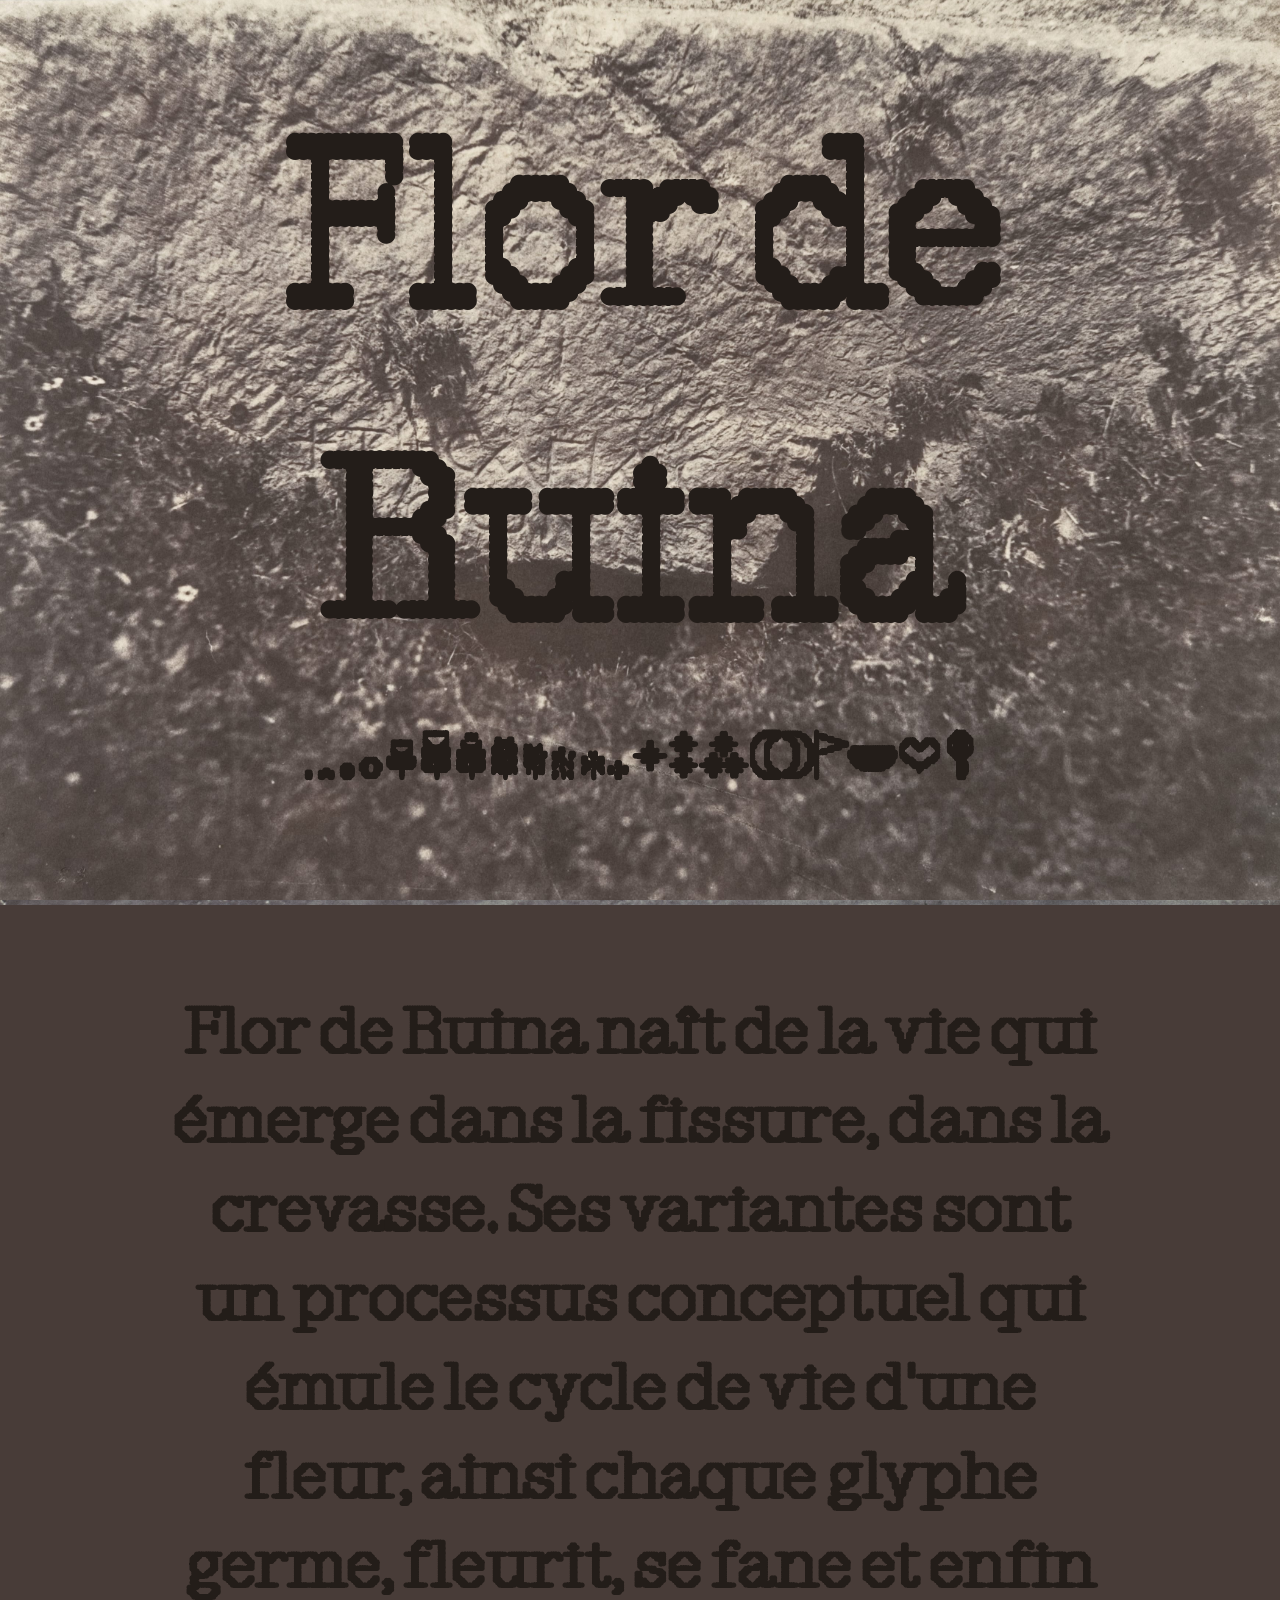
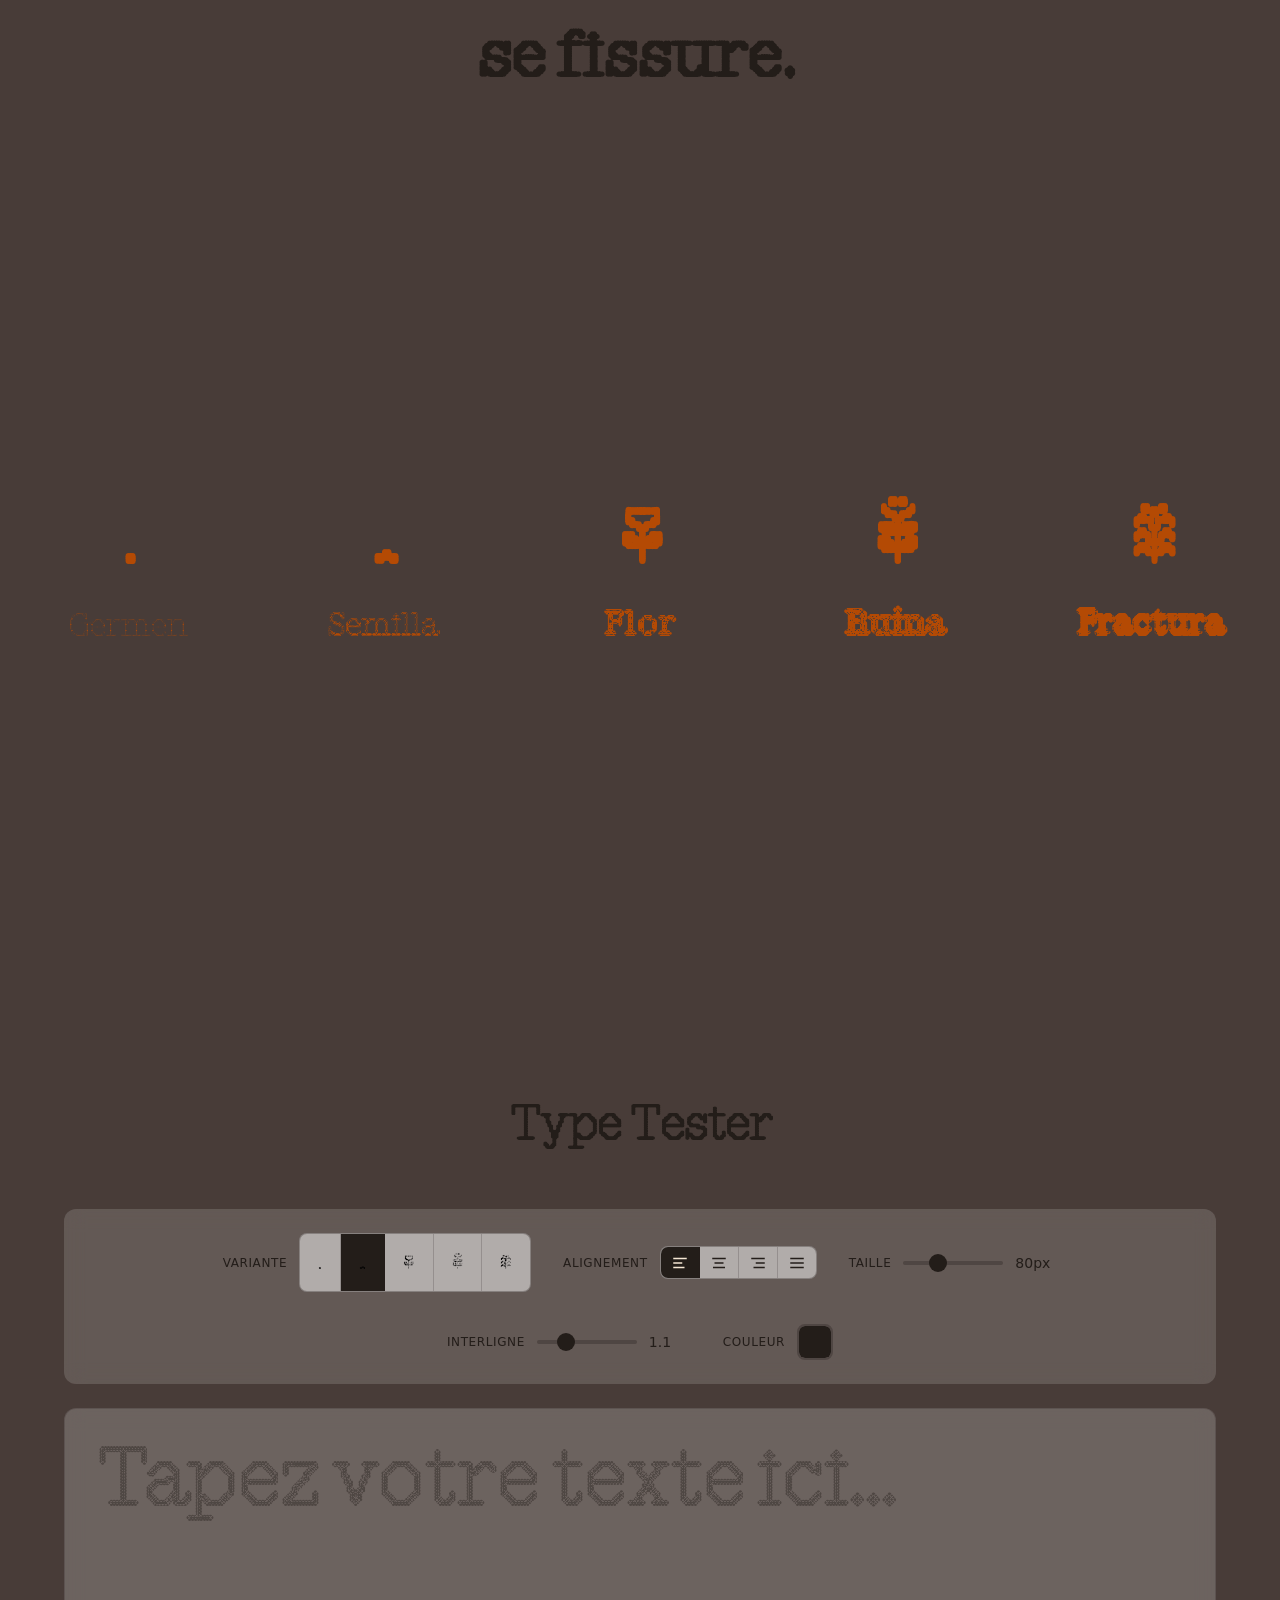
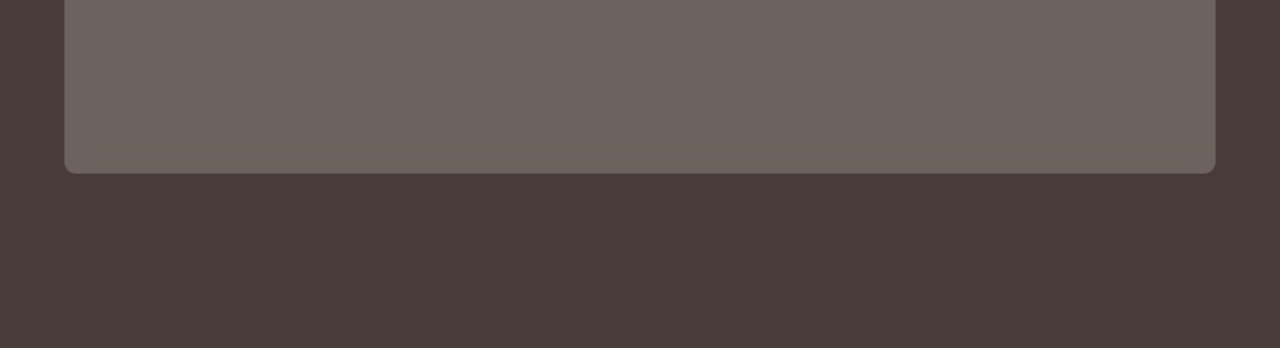
==== index.html @ edb95f56 "initial update" ====
<!DOCTYPE html>
<html lang="fr">

    <head>
        <meta charset="UTF-8">
        <meta name="viewport" content="width=device-width, initial-scale=1.0">
        <title>Flor de Ruina</title>
        <link rel="stylesheet" href="style.css">
    </head>

    <body>

        <!--HEADER-->
        <div class="herobanner">
            <div class="herobannerdiv1">
                <h1>Flor de Ruina</h1>
                <h2>🌰🍒🍀🌱🌷🌼🌸🌹🌻🌾🍂🍃☆🌠✨☾☽⚐🍉❤🔑</h2>
            </div>
        </div>

        <!--bloc texte-->
        <div class="section1">
            <div class="section1div1">
                <h2>Flor de Ruina naît de la vie qui émerge dans la fissure, dans la crevasse. Ses variantes sont un
                    processus conceptuel
                    qui émule le cycle de vie d'une fleur, ainsi chaque glyphe germe, fleurit, se fane et enfin se
                    fissure. </h2>
            </div>
        </div>

        <!--glyphs-->
        <div class="section2">
            <div class="section2div1">
                <h3>🌰</h3>
                <p>Germen</p>
            </div>
            <div class="section2div2">
                <h3>🍒</h3>
                <p>Semilla</p>
            </div>
            <div class="section2div3">
                <h3>🌷</h3>
                <p>Flor</p>
            </div>
            <div class="section2div4">
                <h3>🌸</h3>
                <p>Ruina</p>
            </div>
            <div class="section2div5">
                <h3>🌹</h3>
                <p>Fractura</p>
            </div>
        </div>


        <!--type tester-->
        <div class="section3">
            <div class="type-tester">
                <h4>Type Tester</h4>

                <div class="controls">
                    <!-- Font variant -->
                    <div class="control-group">
                        <label>Variante</label>
                        <div class="variant-buttons">
                            <button class="variant-btn" data-font="FlorDeRuina-Germen" title="Germen">🌰</button>
                            <button class="variant-btn active" data-font="FlorDeRuina-Semilla"
                                title="Semilla">🍒</button>
                            <button class="variant-btn" data-font="FlorDeRuina-Flor" title="Flor">🌷</button>
                            <button class="variant-btn" data-font="FlorDeRuina-Ruina" title="Ruina">🌸</button>
                            <button class="variant-btn" data-font="FlorDeRuina-Fractura" title="Fractura">🌹</button>
                        </div>
                    </div>

                    <!-- Alignment -->
                    <div class="control-group">
                        <label>Alignement</label>
                        <div class="align-buttons">
                            <button class="align-btn active" data-align="left" title="Gauche">
                                <svg viewBox="0 0 24 24" fill="none" stroke="currentColor" stroke-width="2">
                                    <line x1="3" y1="6" x2="21" y2="6"></line>
                                    <line x1="3" y1="12" x2="15" y2="12"></line>
                                    <line x1="3" y1="18" x2="18" y2="18"></line>
                                </svg>
                            </button>
                            <button class="align-btn" data-align="center" title="Centré">
                                <svg viewBox="0 0 24 24" fill="none" stroke="currentColor" stroke-width="2">
                                    <line x1="3" y1="6" x2="21" y2="6"></line>
                                    <line x1="6" y1="12" x2="18" y2="12"></line>
                                    <line x1="4" y1="18" x2="20" y2="18"></line>
                                </svg>
                            </button>
                            <button class="align-btn" data-align="right" title="Droite">
                                <svg viewBox="0 0 24 24" fill="none" stroke="currentColor" stroke-width="2">
                                    <line x1="3" y1="6" x2="21" y2="6"></line>
                                    <line x1="9" y1="12" x2="21" y2="12"></line>
                                    <line x1="6" y1="18" x2="21" y2="18"></line>
                                </svg>
                            </button>
                            <button class="align-btn" data-align="justify" title="Justifié">
                                <svg viewBox="0 0 24 24" fill="none" stroke="currentColor" stroke-width="2">
                                    <line x1="3" y1="6" x2="21" y2="6"></line>
                                    <line x1="3" y1="12" x2="21" y2="12"></line>
                                    <line x1="3" y1="18" x2="21" y2="18"></line>
                                </svg>
                            </button>
                        </div>
                    </div>

                    <!-- Size -->
                    <div class="control-group">
                        <label>Taille</label>
                        <input type="range" class="size-slider" min="24" max="200" value="80">
                        <span class="size-value">80px</span>
                    </div>

                    <!-- Line height -->
                    <div class="control-group">
                        <label>Interligne</label>
                        <input type="range" class="line-height-slider" min="0.8" max="2" step="0.1" value="1.1">
                        <span class="line-height-value">1.1</span>
                    </div>

                    <!-- Color -->
                    <div class="control-group">
                        <label>Couleur</label>
                        <input type="color" class="color-picker" value="#231d19">
                    </div>
                </div>

                <div class="text-area">
                    <div class="editable-text" contenteditable="true"></div>
                </div>
            </div>
        </div>


        <script>
            const textArea = document.querySelector('.editable-text');
            const variantButtons = document.querySelectorAll('.variant-btn');
            const alignButtons = document.querySelectorAll('.align-btn');
            const sizeSlider = document.querySelector('.size-slider');
            const sizeValue = document.querySelector('.size-value');
            const lineHeightSlider = document.querySelector('.line-height-slider');
            const lineHeightValue = document.querySelector('.line-height-value');
            const colorPicker = document.querySelector('.color-picker');

            // Font variant
            variantButtons.forEach(btn => {
                btn.addEventListener('click', () => {
                    variantButtons.forEach(b => b.classList.remove('active'));
                    btn.classList.add('active');
                    textArea.style.fontFamily = btn.dataset.font;
                });
            });

            // Alignment
            alignButtons.forEach(btn => {
                btn.addEventListener('click', () => {
                    alignButtons.forEach(b => b.classList.remove('active'));
                    btn.classList.add('active');
                    textArea.style.textAlign = btn.dataset.align;
                });
            });

            // Size
            sizeSlider.addEventListener('input', (e) => {
                const size = e.target.value;
                textArea.style.fontSize = size + 'px';
                sizeValue.textContent = size + 'px';
            });

            // Line height
            lineHeightSlider.addEventListener('input', (e) => {
                const lineHeight = e.target.value;
                textArea.style.lineHeight = lineHeight;
                lineHeightValue.textContent = lineHeight;
            });

            // Color
            colorPicker.addEventListener('input', (e) => {
                textArea.style.color = e.target.value;
            });

            // Initialize
            textArea.style.fontFamily = 'FlorDeRuina-Semilla';
            textArea.style.fontSize = '80px';
            textArea.style.lineHeight = '1.1';
            textArea.style.color = '#231d19';
        </script>


    </body>

</html>
---- style.css ----
* {
    margin: 0;
}

body {
    background-color: #483c38;
    cursor: url('/images/precursor.png'), auto;
}

@font-face {
    font-family: 'FlorDeRuina-Flor';
    src: url('/fonts/FlorDeRuina-Flor.woff2') format('woff2');
}

@font-face {
    font-family: 'FlorDeRuina-Fractura';
    src: url('/fonts/FlorDeRuina-Fractura.woff2') format('woff2');
}

@font-face {
    font-family: 'FlorDeRuina-Germen';
    src: url('/fonts/FlorDeRuina-Germen.woff2') format('woff2');
}

@font-face {
    font-family: 'FlorDeRuina-Ruina';
    src: url('/fonts/FlorDeRuina-Ruina.woff2') format('woff2');
}

@font-face {
    font-family: 'FlorDeRuina-Semilla';
    src: url('/fonts/FlorDeRuina-Semilla.woff2') format('woff2');
}


h1 {
    font-family: 'FlorDeRuina-Semilla';
    color: #231d19;
    font-size: 14em;
    text-align: center;
}

h2 {
    /* font-family: 'FlorDeRuina-Fractura'; */
    font-family: 'FlorDeRuina-Semilla';
    color: #231d19;
    font-size: 4em;
    text-align: center;
    margin: 0 13% 0 13%;
}

h3 {
    font-family: 'FlorDeRuina-Germen';
    color: #b44a04;
    font-size: 6em;
    text-align: center;
}



/*hero banner*/
.herobanner {
    display: grid;
    grid-template-columns: 1fr;
    grid-template-rows: 1fr;
    width: 100%;
    height: 100vh;
    place-items: center;
    background-color: black;
    background: url(/images/bg-hero-banner.jpeg) no-repeat center center fixed;
    background-size: cover;
}

.herobannerdiv1 {
    grid-area: 1 / 1 / 2 / 2;
}

/*section1*/
.section1 {
    display: grid;
    grid-template-columns: 1fr;
    grid-template-rows: 1fr;
    width: 100%;
    height: 100vh;
    place-items: center;
    background: url(/images/bg-section1.jpeg) no-repeat center center fixed;
    background-size: cover;
}

.section1div1 {
    grid-area: 1 / 1 / 2 / 2;
}

/*section2*/
.section2 {
    display: grid;
    grid-template-columns: repeat(5, 1fr);
    grid-template-rows: 1fr;
    grid-column-gap: 0px;
    width: 100%;
    height: 80vh;
    place-items: center;
    background: url(/images/bg-section2a.jpeg) no-repeat center center fixed;
    background-size: cover;
    color: #b44a04;
}

.section2div1 {
    grid-area: 1 / 1 / 2 / 2;
}

.section2div1 p {
    font-family: 'FlorDeRuina-Germen';
    font-size: 2em;

    text-align: center;
}

.section2div2 {
    grid-area: 1 / 2 / 2 / 3;
}

.section2div2 p {
    font-family: 'FlorDeRuina-Semilla';
    font-size: 2em;
    text-align: center;
}

.section2div3 {
    grid-area: 1 / 3 / 2 / 4;
}

.section2div3 p {
    font-family: 'FlorDeRuina-Flor';
    font-size: 2em;
    text-align: center;
}

.section2div4 {
    grid-area: 1 / 4 / 2 / 5;
}

.section2div4 p {
    font-family: 'FlorDeRuina-Ruina';
    font-size: 2em;
    text-align: center;
}

.section2div5 {
    grid-area: 1 / 5 / 2 / 6;
}

.section2div5 p {
    font-family: 'FlorDeRuina-Fractura';
    font-size: 2em;
    text-align: center;
}

/*section 3 TYPE TESTER*/
.section3 {
    display: grid;
    grid-template-columns: 1fr;
    grid-template-rows: 1fr;
    width: 100%;
    min-height: 100vh;
    place-items: center;
    padding: 4em 0;
    background: url(/images/bg-section3.jpeg) no-repeat center center fixed;
    background-size: cover;
}

.type-tester {
    width: 90%;
    max-width: 1200px;
}

.type-tester h4 {
    font-family: 'FlorDeRuina-Germen';
    font-size: 3em;
    color: #231d19;
    text-align: center;
    margin-bottom: 1em;
}

.controls {
    display: flex;
    gap: 2em;
    margin-bottom: 1.5em;
    flex-wrap: wrap;
    align-items: center;
    justify-content: center;
    background: rgba(255, 255, 255, 0.15);
    backdrop-filter: blur(10px);
    padding: 1.5em 2em;
    border-radius: 12px;
}

.control-group {
    display: flex;
    align-items: center;
    gap: 0.75em;
}

.control-group label {
    font-family: system-ui, -apple-system, sans-serif;
    font-size: 0.75rem;
    text-transform: uppercase;
    letter-spacing: 0.05em;
    color: #231d19;
}

/* Variant buttons */
.variant-buttons {
    display: flex;
    border: 1px solid rgba(35, 29, 25, 0.3);
    border-radius: 8px;
    overflow: hidden;
    background: rgba(255, 255, 255, 0.5);
}

.variant-btn {
    font-family: 'FlorDeRuina-Germen';
    background: transparent;
    border: none;
    padding: 0.5em 0.75em;
    cursor: pointer;
    transition: background 0.15s;
    font-size: 1.5em;
}

.variant-btn:not(:last-child) {
    border-right: 1px solid rgba(35, 29, 25, 0.2);
}

.variant-btn:hover {
    background: rgba(255, 255, 255, 0.5);
}

.variant-btn.active {
    background: #231d19;
}

/* Alignment buttons */
.align-buttons {
    display: flex;
    border: 1px solid rgba(35, 29, 25, 0.3);
    border-radius: 8px;
    overflow: hidden;
    background: rgba(255, 255, 255, 0.5);
}

.align-btn {
    background: transparent;
    border: none;
    padding: 0.5em 0.75em;
    cursor: pointer;
    transition: background 0.15s;
    display: flex;
    align-items: center;
    justify-content: center;
    color: #231d19;
}

.align-btn:not(:last-child) {
    border-right: 1px solid rgba(35, 29, 25, 0.2);
}

.align-btn:hover {
    background: rgba(255, 255, 255, 0.5);
}

.align-btn.active {
    background: #231d19;
    color: #f5e6d3;
}

.align-btn svg {
    width: 18px;
    height: 18px;
}

/* Sliders */
.size-slider,
.line-height-slider {
    width: 100px;
    height: 4px;
    -webkit-appearance: none;
    background: rgba(35, 29, 25, 0.3);
    border-radius: 2px;
    outline: none;
}

.size-slider::-webkit-slider-thumb,
.line-height-slider::-webkit-slider-thumb {
    -webkit-appearance: none;
    width: 18px;
    height: 18px;
    background: #231d19;
    border-radius: 50%;
    cursor: pointer;
}

.size-value,
.line-height-value {
    font-family: system-ui, -apple-system, sans-serif;
    font-size: 0.875rem;
    color: #231d19;
    min-width: 3em;
    font-variant-numeric: tabular-nums;
}

/* Color picker */
.color-picker {
    width: 36px;
    height: 36px;
    border: 2px solid rgba(35, 29, 25, 0.3);
    border-radius: 8px;
    cursor: pointer;
    padding: 0;
    overflow: hidden;
    background: transparent;
}

.color-picker::-webkit-color-swatch-wrapper {
    padding: 0;
}

.color-picker::-webkit-color-swatch {
    border: none;
    border-radius: 6px;
}

/* Text area */
.text-area {
    background: rgba(255, 255, 255, 0.2);
    backdrop-filter: blur(10px);
    border: 1px solid rgba(35, 29, 25, 0.2);
    border-radius: 12px;
    padding: 2em;
    min-height: 300px;
}

.editable-text {
    font-size: 80px;
    line-height: 1.1;
    outline: none;
    min-height: 200px;
    word-break: break-word;
    color: #231d19;
}

.editable-text:empty::before {
    content: "Tapez votre texte ici...";
    color: rgba(35, 29, 25, 0.4);
}
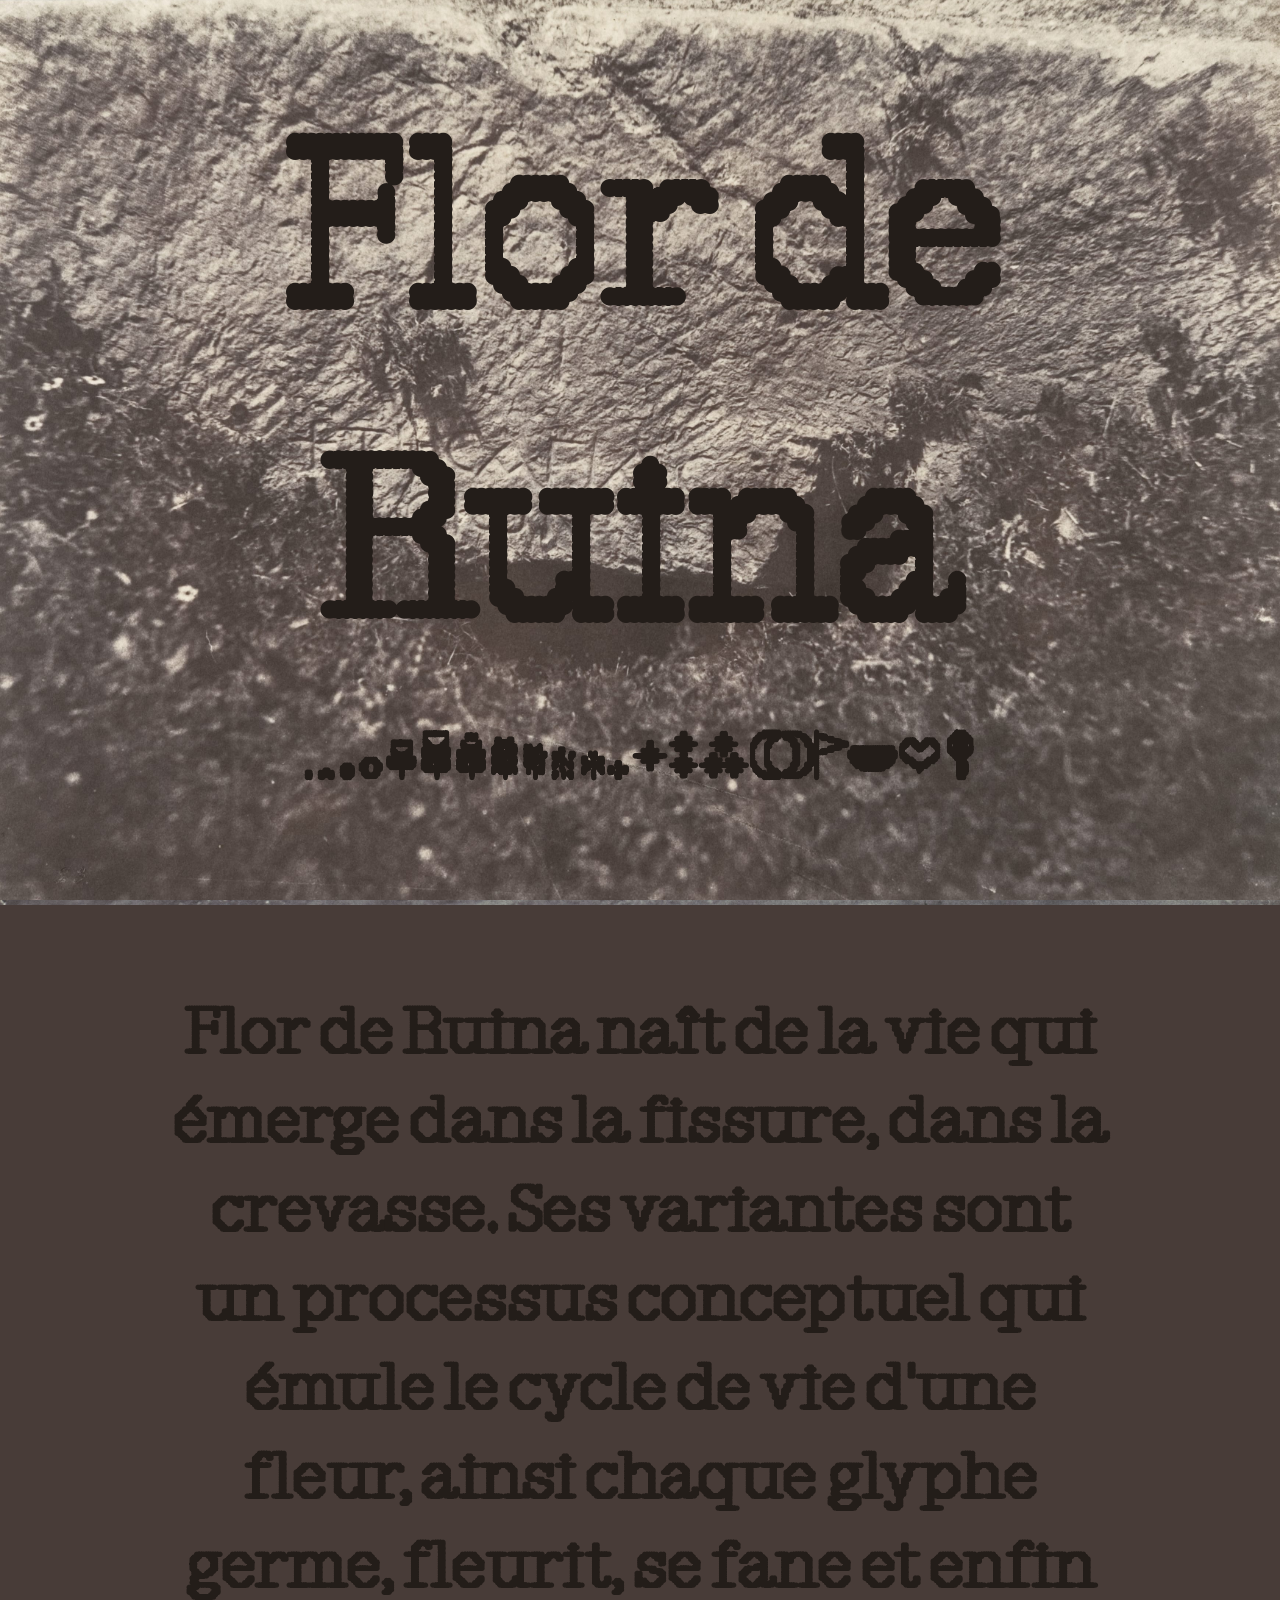
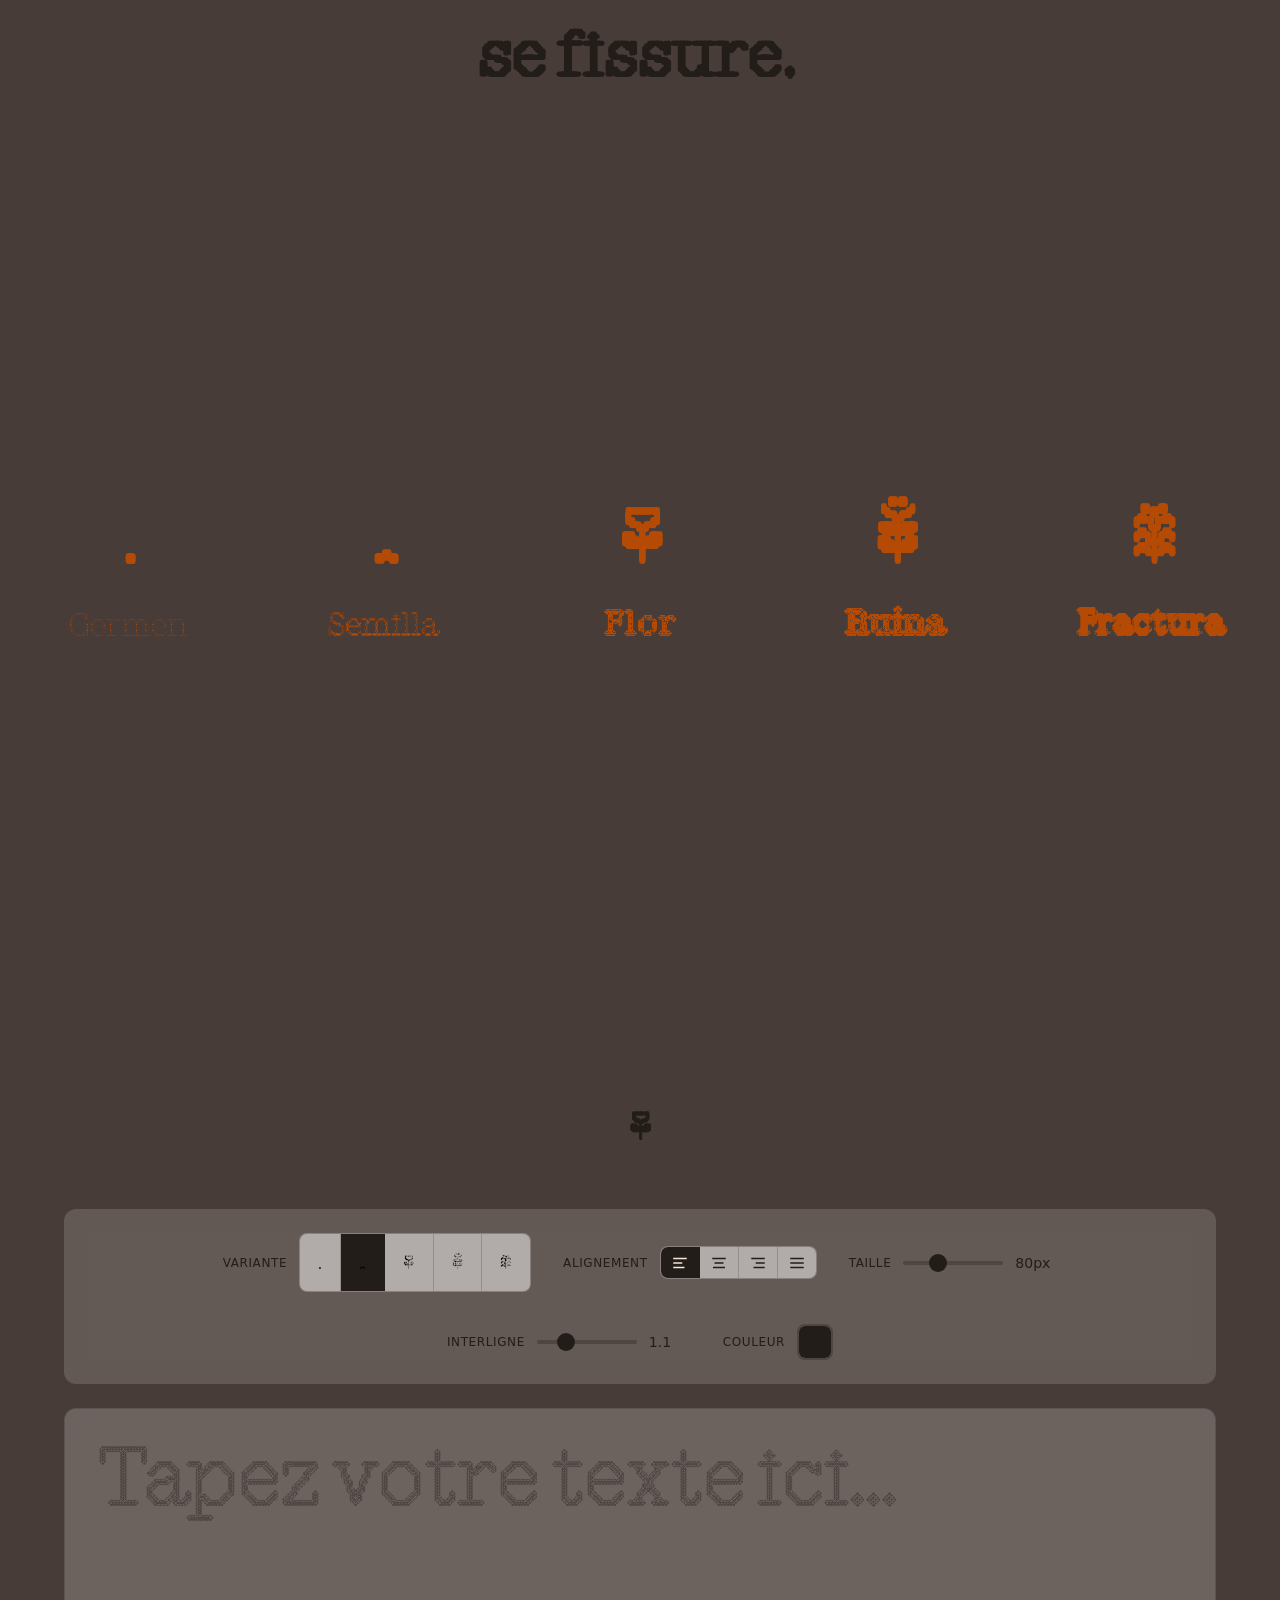
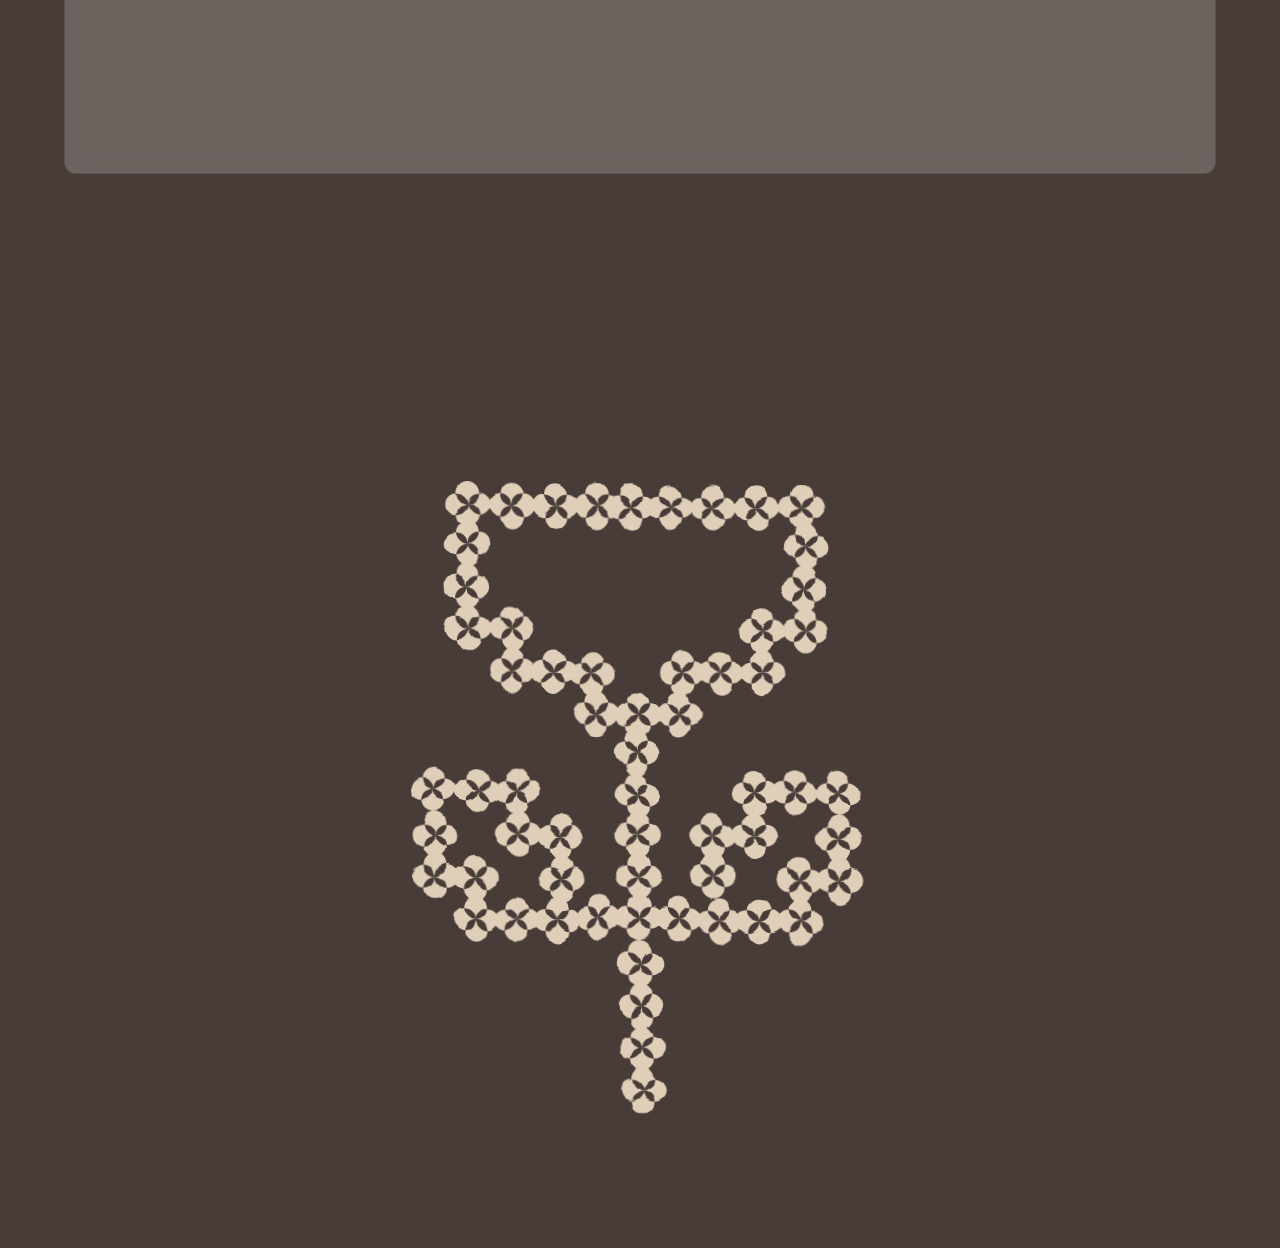
==== commit d2480adf: "add animation" ====
--- a/index.html
+++ b/index.html
@@ -52,11 +52,10 @@
             </div>
         </div>
 
-
         <!--type tester-->
         <div class="section3">
             <div class="type-tester">
-                <h4>Type Tester</h4>
+                <h4>🌷</h4>
 
                 <div class="controls">
                     <!-- Font variant -->
@@ -134,6 +133,29 @@
             </div>
         </div>
 
+        <!--animation-->
+        <div class="section4">
+            <div class="animation-container">
+                <svg class="flower-svg" viewBox="0 0 893 1248" fill="none" xmlns="http://www.w3.org/2000/svg">
+                    <defs>
+                        <filter id="wind-turbulence">
+                            <feTurbulence id="turbulence" type="fractalNoise" baseFrequency="0.01 0.02" numOctaves="2"
+                                result="noise" seed="1" />
+                            <feDisplacementMap in="SourceGraphic" in2="noise" scale="0" xChannelSelector="R"
+                                yChannelSelector="G" id="displacement" />
+                        </filter>
+                    </defs>
+                    <g filter="url(#wind-turbulence)">
+                        <path class="flower-path"
+                            d="M99.2222 101.555C112.753 101.555 121.773 110.582 121.773 124.123C121.773 135.407 112.753 146.691 99.2222 146.691C87.947 146.691 76.6717 135.407 76.6717 124.123C76.6717 110.582 87.947 101.555 99.2222 101.555ZM144.323 101.555C157.854 101.555 166.874 110.582 166.874 124.123C166.874 135.407 157.854 146.691 144.323 146.691C133.048 146.691 121.773 135.407 121.773 124.123C121.773 110.582 133.048 101.555 144.323 101.555ZM99.2222 146.691C99.2222 157.975 110.497 169.259 121.773 169.259C135.303 169.259 144.323 157.975 144.323 146.691C144.323 133.15 135.303 124.123 121.773 124.123C110.497 124.123 99.2222 133.15 99.2222 146.691ZM99.2222 101.555C99.2222 112.839 110.497 124.123 121.773 124.123C135.303 124.123 144.323 112.839 144.323 101.555C144.323 88.0145 135.303 78.9874 121.773 78.9874C110.497 78.9874 99.2222 88.0145 99.2222 101.555ZM182.659 268.557C193.934 268.557 205.21 277.584 205.21 291.125C205.21 302.409 193.934 313.693 182.659 313.693C169.129 313.693 160.109 302.409 160.109 291.125C160.109 277.584 169.129 268.557 182.659 268.557ZM227.76 268.557C239.035 268.557 250.311 277.584 250.311 291.125C250.311 302.409 239.035 313.693 227.76 313.693C214.23 313.693 205.21 302.409 205.21 291.125C205.21 277.584 214.23 268.557 227.76 268.557ZM182.659 313.693C182.659 324.977 191.679 336.26 205.21 336.26C216.485 336.26 227.76 324.977 227.76 313.693C227.76 300.152 216.485 291.125 205.21 291.125C191.679 291.125 182.659 300.152 182.659 313.693ZM182.659 268.557C182.659 279.841 191.679 291.125 205.21 291.125C216.485 291.125 227.76 279.841 227.76 268.557C227.76 255.016 216.485 245.989 205.21 245.989C191.679 245.989 182.659 255.016 182.659 268.557ZM266.096 352.058C277.371 352.058 288.646 361.085 288.646 374.626C288.646 385.91 277.371 397.194 266.096 397.194C252.566 397.194 243.545 385.91 243.545 374.626C243.545 361.085 252.566 352.058 266.096 352.058ZM311.197 352.058C322.472 352.058 333.747 361.085 333.747 374.626C333.747 385.91 322.472 397.194 311.197 397.194C297.667 397.194 288.646 385.91 288.646 374.626C288.646 361.085 297.667 352.058 311.197 352.058ZM266.096 397.194C266.096 408.477 275.116 419.761 288.646 419.761C299.922 419.761 311.197 408.477 311.197 397.194C311.197 383.653 299.922 374.626 288.646 374.626C275.116 374.626 266.096 383.653 266.096 397.194ZM266.096 352.058C266.096 363.342 275.116 374.626 288.646 374.626C299.922 374.626 311.197 363.342 311.197 352.058C311.197 338.517 299.922 329.49 288.646 329.49C275.116 329.49 266.096 338.517 266.096 352.058ZM182.659 352.058C193.934 352.058 205.21 361.085 205.21 374.626C205.21 385.91 193.934 397.194 182.659 397.194C169.129 397.194 160.109 385.91 160.109 374.626C160.109 361.085 169.129 352.058 182.659 352.058ZM227.76 352.058C239.035 352.058 250.311 361.085 250.311 374.626C250.311 385.91 239.035 397.194 227.76 397.194C214.23 397.194 205.21 385.91 205.21 374.626C205.21 361.085 214.23 352.058 227.76 352.058ZM182.659 397.194C182.659 408.477 191.679 419.761 205.21 419.761C216.485 419.761 227.76 408.477 227.76 397.194C227.76 383.653 216.485 374.626 205.21 374.626C191.679 374.626 182.659 383.653 182.659 397.194ZM182.659 352.058C182.659 363.342 191.679 374.626 205.21 374.626C216.485 374.626 227.76 363.342 227.76 352.058C227.76 338.517 216.485 329.49 205.21 329.49C191.679 329.49 182.659 338.517 182.659 352.058ZM340.513 356.572C354.043 356.572 363.063 365.599 363.063 379.139C363.063 390.423 354.043 401.707 340.513 401.707C329.237 401.707 317.962 390.423 317.962 379.139C317.962 365.599 329.237 356.572 340.513 356.572ZM385.614 356.572C399.144 356.572 408.164 365.599 408.164 379.139C408.164 390.423 399.144 401.707 385.614 401.707C374.338 401.707 363.063 390.423 363.063 379.139C363.063 365.599 374.338 356.572 385.614 356.572ZM340.513 401.707C340.513 412.991 351.788 424.275 363.063 424.275C376.593 424.275 385.614 412.991 385.614 401.707C385.614 388.166 376.593 379.139 363.063 379.139C351.788 379.139 340.513 388.166 340.513 401.707ZM340.513 356.572C340.513 367.855 351.788 379.139 363.063 379.139C376.593 379.139 385.614 367.855 385.614 356.572C385.614 343.031 376.593 334.004 363.063 334.004C351.788 334.004 340.513 343.031 340.513 356.572ZM96.9672 268.557C108.242 268.557 119.518 277.584 119.518 291.125C119.518 302.409 108.242 313.693 96.9672 313.693C83.4369 313.693 74.4167 302.409 74.4167 291.125C74.4167 277.584 83.4369 268.557 96.9672 268.557ZM142.068 268.557C153.343 268.557 164.619 277.584 164.619 291.125C164.619 302.409 153.343 313.693 142.068 313.693C128.538 313.693 119.518 302.409 119.518 291.125C119.518 277.584 128.538 268.557 142.068 268.557ZM96.9672 313.693C96.9672 324.977 105.987 336.26 119.518 336.26C130.793 336.26 142.068 324.977 142.068 313.693C142.068 300.152 130.793 291.125 119.518 291.125C105.987 291.125 96.9672 300.152 96.9672 313.693ZM96.9672 268.557C96.9672 279.841 105.987 291.125 119.518 291.125C130.793 291.125 142.068 279.841 142.068 268.557C142.068 255.016 130.793 245.989 119.518 245.989C105.987 245.989 96.9672 255.016 96.9672 268.557ZM96.9672 185.056C108.242 185.056 119.518 194.083 119.518 207.624C119.518 218.908 108.242 230.192 96.9672 230.192C83.4369 230.192 74.4167 218.908 74.4167 207.624C74.4167 194.083 83.4369 185.056 96.9672 185.056ZM142.068 185.056C153.343 185.056 164.619 194.083 164.619 207.624C164.619 218.908 153.343 230.192 142.068 230.192C128.538 230.192 119.518 218.908 119.518 207.624C119.518 194.083 128.538 185.056 142.068 185.056ZM96.9672 230.192C96.9672 241.476 105.987 252.76 119.518 252.76C130.793 252.76 142.068 241.476 142.068 230.192C142.068 216.651 130.793 207.624 119.518 207.624C105.987 207.624 96.9672 216.651 96.9672 230.192ZM96.9672 185.056C96.9672 196.34 105.987 207.624 119.518 207.624C130.793 207.624 142.068 196.34 142.068 185.056C142.068 171.515 130.793 162.488 119.518 162.488C105.987 162.488 96.9672 171.515 96.9672 185.056ZM545.722 69.9603C532.192 69.9603 523.172 58.6764 523.172 47.3925C523.172 33.8517 532.192 24.8245 545.722 24.8245C556.997 24.8245 568.273 33.8517 568.273 47.3925C568.273 58.6764 556.997 69.9603 545.722 69.9603ZM500.621 69.9603C487.091 69.9603 478.071 58.6764 478.071 47.3925C478.071 33.8517 487.091 24.8245 500.621 24.8245C511.896 24.8245 523.172 33.8517 523.172 47.3925C523.172 58.6764 511.896 69.9603 500.621 69.9603ZM545.722 24.8245C545.722 11.2839 534.447 2.25675 523.172 2.25675C509.641 2.25675 500.621 11.2839 500.621 24.8245C500.621 36.1086 509.641 47.3925 523.172 47.3925C534.447 47.3925 545.722 36.1086 545.722 24.8245ZM545.722 69.9603C545.722 56.4196 534.447 47.3925 523.172 47.3925C509.641 47.3925 500.621 56.4196 500.621 69.9603C500.621 81.2441 509.641 92.528 523.172 92.528C534.447 92.528 545.722 81.2441 545.722 69.9603ZM469.05 69.9603C457.775 69.9603 446.5 58.6764 446.5 47.3925C446.5 33.8517 457.775 24.8245 469.05 24.8245C482.581 24.8245 491.601 33.8517 491.601 47.3925C491.601 58.6764 482.581 69.9603 469.05 69.9603ZM423.949 69.9603C412.674 69.9603 401.399 58.6764 401.399 47.3925C401.399 33.8517 412.674 24.8245 423.949 24.8245C437.48 24.8245 446.5 33.8517 446.5 47.3925C446.5 58.6764 437.48 69.9603 423.949 69.9603ZM469.05 24.8245C469.05 11.2839 460.03 2.25675 446.5 2.25675C435.225 2.25675 423.949 11.2839 423.949 24.8245C423.949 36.1086 435.225 47.3925 446.5 47.3925C460.03 47.3925 469.05 36.1086 469.05 24.8245ZM469.05 69.9603C469.05 56.4196 460.03 47.3925 446.5 47.3925C435.225 47.3925 423.949 56.4196 423.949 69.9603C423.949 81.2441 435.225 92.528 446.5 92.528C460.03 92.528 469.05 81.2441 469.05 69.9603ZM390.124 884.658C376.593 884.658 367.573 873.374 367.573 862.09C367.573 848.55 376.593 839.523 390.124 839.523C401.399 839.523 412.674 848.55 412.674 862.09C412.674 873.374 401.399 884.658 390.124 884.658ZM345.023 884.658C331.492 884.658 322.472 873.374 322.472 862.09C322.472 848.55 331.492 839.523 345.023 839.523C356.298 839.523 367.573 848.55 367.573 862.09C367.573 873.374 356.298 884.658 345.023 884.658ZM390.124 839.523C390.124 825.982 378.848 816.955 367.573 816.955C354.043 816.955 345.023 825.982 345.023 839.523C345.023 850.807 354.043 862.09 367.573 862.09C378.848 862.09 390.124 850.807 390.124 839.523ZM390.124 884.658C390.124 871.118 378.848 862.09 367.573 862.09C354.043 862.09 345.023 871.118 345.023 884.658C345.023 895.942 354.043 907.226 367.573 907.226C378.848 907.226 390.124 895.942 390.124 884.658ZM227.76 889.172C216.485 889.172 205.21 877.888 205.21 866.604C205.21 853.063 216.485 844.036 227.76 844.036C241.29 844.036 250.311 853.063 250.311 866.604C250.311 877.888 241.29 889.172 227.76 889.172ZM182.659 889.172C171.384 889.172 160.109 877.888 160.109 866.604C160.109 853.063 171.384 844.036 182.659 844.036C196.189 844.036 205.21 853.063 205.21 866.604C205.21 877.888 196.189 889.172 182.659 889.172ZM227.76 844.036C227.76 830.495 218.74 821.468 205.21 821.468C193.934 821.468 182.659 830.495 182.659 844.036C182.659 855.32 193.934 866.604 205.21 866.604C218.74 866.604 227.76 855.32 227.76 844.036ZM227.76 889.172C227.76 875.631 218.74 866.604 205.21 866.604C193.934 866.604 182.659 875.631 182.659 889.172C182.659 900.456 193.934 911.74 205.21 911.74C218.74 911.74 227.76 900.456 227.76 889.172ZM146.578 807.928C135.303 807.928 124.028 796.644 124.028 785.36C124.028 771.819 135.303 762.792 146.578 762.792C160.109 762.792 169.129 771.819 169.129 785.36C169.129 796.644 160.109 807.928 146.578 807.928ZM101.477 807.928C90.202 807.928 78.9268 796.644 78.9268 785.36C78.9268 771.819 90.202 762.792 101.477 762.792C115.008 762.792 124.028 771.819 124.028 785.36C124.028 796.644 115.008 807.928 101.477 807.928ZM146.578 762.792C146.578 749.251 137.558 740.224 124.028 740.224C112.753 740.224 101.477 749.251 101.477 762.792C101.477 774.076 112.753 785.36 124.028 785.36C137.558 785.36 146.578 774.076 146.578 762.792ZM146.578 807.928C146.578 794.387 137.558 785.36 124.028 785.36C112.753 785.36 101.477 794.387 101.477 807.928C101.477 819.212 112.753 830.495 124.028 830.495C137.558 830.495 146.578 819.212 146.578 807.928ZM234.525 719.913C223.25 719.913 211.975 710.886 211.975 697.345C211.975 686.061 223.25 674.778 234.525 674.778C248.056 674.778 257.076 686.061 257.076 697.345C257.076 710.886 248.056 719.913 234.525 719.913ZM189.424 719.913C178.149 719.913 166.874 710.886 166.874 697.345C166.874 686.061 178.149 674.778 189.424 674.778C202.955 674.778 211.975 686.061 211.975 697.345C211.975 710.886 202.955 719.913 189.424 719.913ZM234.525 674.778C234.525 663.494 225.505 652.21 211.975 652.21C200.699 652.21 189.424 663.494 189.424 674.778C189.424 688.318 200.699 697.345 211.975 697.345C225.505 697.345 234.525 688.318 234.525 674.778ZM234.525 719.913C234.525 708.629 225.505 697.345 211.975 697.345C200.699 697.345 189.424 708.629 189.424 719.913C189.424 733.454 200.699 742.481 211.975 742.481C225.505 742.481 234.525 733.454 234.525 719.913ZM306.687 889.172C295.412 889.172 284.136 877.888 284.136 866.604C284.136 853.063 295.412 844.036 306.687 844.036C320.217 844.036 329.237 853.063 329.237 866.604C329.237 877.888 320.217 889.172 306.687 889.172ZM261.586 889.172C250.311 889.172 239.035 877.888 239.035 866.604C239.035 853.063 250.311 844.036 261.586 844.036C275.116 844.036 284.136 853.063 284.136 866.604C284.136 877.888 275.116 889.172 261.586 889.172ZM306.687 844.036C306.687 830.495 297.667 821.468 284.136 821.468C272.861 821.468 261.586 830.495 261.586 844.036C261.586 855.32 272.861 866.604 284.136 866.604C297.667 866.604 306.687 855.32 306.687 844.036ZM306.687 889.172C306.687 875.631 297.667 866.604 284.136 866.604C272.861 866.604 261.586 875.631 261.586 889.172C261.586 900.456 272.861 911.74 284.136 911.74C297.667 911.74 306.687 900.456 306.687 889.172ZM317.962 724.427C306.687 724.427 295.412 713.143 295.412 701.859C295.412 688.318 306.687 679.291 317.962 679.291C331.492 679.291 340.513 688.318 340.513 701.859C340.513 713.143 331.492 724.427 317.962 724.427ZM272.861 724.427C261.586 724.427 250.311 713.143 250.311 701.859C250.311 688.318 261.586 679.291 272.861 679.291C286.391 679.291 295.412 688.318 295.412 701.859C295.412 713.143 286.391 724.427 272.861 724.427ZM317.962 679.291C317.962 665.751 308.942 656.723 295.412 656.723C284.136 656.723 272.861 665.751 272.861 679.291C272.861 690.575 284.136 701.859 295.412 701.859C308.942 701.859 317.962 690.575 317.962 679.291ZM317.962 724.427C317.962 710.886 308.942 701.859 295.412 701.859C284.136 701.859 272.861 710.886 272.861 724.427C272.861 735.711 284.136 746.995 295.412 746.995C308.942 746.995 317.962 735.711 317.962 724.427ZM146.578 889.172C135.303 889.172 124.028 877.888 124.028 866.604C124.028 853.063 135.303 844.036 146.578 844.036C160.109 844.036 169.129 853.063 169.129 866.604C169.129 877.888 160.109 889.172 146.578 889.172ZM101.477 889.172C90.202 889.172 78.9268 877.888 78.9268 866.604C78.9268 853.063 90.202 844.036 101.477 844.036C115.008 844.036 124.028 853.063 124.028 866.604C124.028 877.888 115.008 889.172 101.477 889.172ZM146.578 844.036C146.578 830.495 137.558 821.468 124.028 821.468C112.753 821.468 101.477 830.495 101.477 844.036C101.477 855.32 112.753 866.604 124.028 866.604C137.558 866.604 146.578 855.32 146.578 844.036ZM146.578 889.172C146.578 875.631 137.558 866.604 124.028 866.604C112.753 866.604 101.477 875.631 101.477 889.172C101.477 900.456 112.753 911.74 124.028 911.74C137.558 911.74 146.578 900.456 146.578 889.172ZM67.6515 634.156C54.1212 634.156 45.101 625.128 45.101 611.588C45.101 600.304 54.1212 589.02 67.6515 589.02C78.9268 589.02 90.202 600.304 90.202 611.588C90.202 625.128 78.9268 634.156 67.6515 634.156ZM22.5505 634.156C9.02019 634.156 0 625.128 0 611.588C0 600.304 9.02019 589.02 22.5505 589.02C33.8258 589.02 45.101 600.304 45.101 611.588C45.101 625.128 33.8258 634.156 22.5505 634.156ZM67.6515 589.02C67.6515 577.736 56.3763 566.452 45.101 566.452C31.5707 566.452 22.5505 577.736 22.5505 589.02C22.5505 602.561 31.5707 611.588 45.101 611.588C56.3763 611.588 67.6515 602.561 67.6515 589.02ZM67.6515 634.156C67.6515 622.872 56.3763 611.588 45.101 611.588C31.5707 611.588 22.5505 622.872 22.5505 634.156C22.5505 647.696 31.5707 656.723 45.101 656.723C56.3763 656.723 67.6515 647.696 67.6515 634.156ZM67.6515 805.671C56.3763 805.671 45.101 796.644 45.101 783.103C45.101 771.819 56.3763 760.535 67.6515 760.535C81.1818 760.535 90.202 771.819 90.202 783.103C90.202 796.644 81.1818 805.671 67.6515 805.671ZM22.5505 805.671C11.2752 805.671 0 796.644 0 783.103C0 771.819 11.2752 760.535 22.5505 760.535C36.0808 760.535 45.101 771.819 45.101 783.103C45.101 796.644 36.0808 805.671 22.5505 805.671ZM67.6515 760.535C67.6515 749.251 58.6313 737.967 45.101 737.967C33.8258 737.967 22.5505 749.251 22.5505 760.535C22.5505 774.076 33.8258 783.103 45.101 783.103C58.6313 783.103 67.6515 774.076 67.6515 760.535ZM67.6515 805.671C67.6515 794.387 58.6313 783.103 45.101 783.103C33.8258 783.103 22.5505 794.387 22.5505 805.671C22.5505 819.212 33.8258 828.239 45.101 828.239C58.6313 828.239 67.6515 819.212 67.6515 805.671ZM67.6515 724.427C56.3763 724.427 45.101 713.143 45.101 701.859C45.101 688.318 56.3763 679.291 67.6515 679.291C81.1818 679.291 90.202 688.318 90.202 701.859C90.202 713.143 81.1818 724.427 67.6515 724.427ZM22.5505 724.427C11.2752 724.427 0 713.143 0 701.859C0 688.318 11.2752 679.291 22.5505 679.291C36.0808 679.291 45.101 688.318 45.101 701.859C45.101 713.143 36.0808 724.427 22.5505 724.427ZM67.6515 679.291C67.6515 665.751 58.6313 656.723 45.101 656.723C33.8258 656.723 22.5505 665.751 22.5505 679.291C22.5505 690.575 33.8258 701.859 45.101 701.859C58.6313 701.859 67.6515 690.575 67.6515 679.291ZM67.6515 724.427C67.6515 710.886 58.6313 701.859 45.101 701.859C33.8258 701.859 22.5505 710.886 22.5505 724.427C22.5505 735.711 33.8258 746.995 45.101 746.995C58.6313 746.995 67.6515 735.711 67.6515 724.427ZM155.598 634.156C142.068 634.156 133.048 625.128 133.048 611.588C133.048 600.304 142.068 589.02 155.598 589.02C166.874 589.02 178.149 600.304 178.149 611.588C178.149 625.128 166.874 634.156 155.598 634.156ZM110.497 634.156C96.9672 634.156 87.947 625.128 87.947 611.588C87.947 600.304 96.9672 589.02 110.497 589.02C121.773 589.02 133.048 600.304 133.048 611.588C133.048 625.128 121.773 634.156 110.497 634.156ZM155.598 589.02C155.598 577.736 144.323 566.452 133.048 566.452C119.518 566.452 110.497 577.736 110.497 589.02C110.497 602.561 119.518 611.588 133.048 611.588C144.323 611.588 155.598 602.561 155.598 589.02ZM155.598 634.156C155.598 622.872 144.323 611.588 133.048 611.588C119.518 611.588 110.497 622.872 110.497 634.156C110.497 647.696 119.518 656.723 133.048 656.723C144.323 656.723 155.598 647.696 155.598 634.156ZM232.27 634.156C220.995 634.156 209.72 625.128 209.72 611.588C209.72 600.304 220.995 589.02 232.27 589.02C245.801 589.02 254.821 600.304 254.821 611.588C254.821 625.128 245.801 634.156 232.27 634.156ZM187.169 634.156C175.894 634.156 164.619 625.128 164.619 611.588C164.619 600.304 175.894 589.02 187.169 589.02C200.699 589.02 209.72 600.304 209.72 611.588C209.72 625.128 200.699 634.156 187.169 634.156ZM232.27 589.02C232.27 577.736 223.25 566.452 209.72 566.452C198.444 566.452 187.169 577.736 187.169 589.02C187.169 602.561 198.444 611.588 209.72 611.588C223.25 611.588 232.27 602.561 232.27 589.02ZM232.27 634.156C232.27 622.872 223.25 611.588 209.72 611.588C198.444 611.588 187.169 622.872 187.169 634.156C187.169 647.696 198.444 656.723 209.72 656.723C223.25 656.723 232.27 647.696 232.27 634.156ZM807.308 67.7035C796.033 67.7035 784.758 56.4196 784.758 45.1356C784.758 31.5949 796.033 22.5678 807.308 22.5678C820.838 22.5678 829.859 31.5949 829.859 45.1356C829.859 56.4196 820.838 67.7035 807.308 67.7035ZM762.207 67.7035C750.932 67.7035 739.657 56.4196 739.657 45.1356C739.657 31.5949 750.932 22.5678 762.207 22.5678C775.737 22.5678 784.758 31.5949 784.758 45.1356C784.758 56.4196 775.737 67.7035 762.207 67.7035ZM807.308 22.5678C807.308 9.02714 798.288 0 784.758 0C773.482 0 762.207 9.02714 762.207 22.5678C762.207 33.8517 773.482 45.1356 784.758 45.1356C798.288 45.1356 807.308 33.8517 807.308 22.5678ZM807.308 67.7035C807.308 54.1627 798.288 45.1356 784.758 45.1356C773.482 45.1356 762.207 54.1627 762.207 67.7035C762.207 78.9874 773.482 90.2713 784.758 90.2713C798.288 90.2713 807.308 78.9874 807.308 67.7035ZM719.361 69.9603C708.086 69.9603 696.811 58.6764 696.811 47.3925C696.811 33.8517 708.086 24.8245 719.361 24.8245C732.891 24.8245 741.912 33.8517 741.912 47.3925C741.912 58.6764 732.891 69.9603 719.361 69.9603ZM674.26 69.9603C662.985 69.9603 651.71 58.6764 651.71 47.3925C651.71 33.8517 662.985 24.8245 674.26 24.8245C687.79 24.8245 696.811 33.8517 696.811 47.3925C696.811 58.6764 687.79 69.9603 674.26 69.9603ZM719.361 24.8245C719.361 11.2839 710.341 2.25675 696.811 2.25675C685.535 2.25675 674.26 11.2839 674.26 24.8245C674.26 36.1086 685.535 47.3925 696.811 47.3925C710.341 47.3925 719.361 36.1086 719.361 24.8245ZM719.361 69.9603C719.361 56.4196 710.341 47.3925 696.811 47.3925C685.535 47.3925 674.26 56.4196 674.26 69.9603C674.26 81.2441 685.535 92.528 696.811 92.528C710.341 92.528 719.361 81.2441 719.361 69.9603ZM631.414 69.9603C617.884 69.9603 608.864 58.6764 608.864 47.3925C608.864 33.8517 617.884 24.8245 631.414 24.8245C642.689 24.8245 653.965 33.8517 653.965 47.3925C653.965 58.6764 642.689 69.9603 631.414 69.9603ZM586.313 69.9603C572.783 69.9603 563.763 58.6764 563.763 47.3925C563.763 33.8517 572.783 24.8245 586.313 24.8245C597.588 24.8245 608.864 33.8517 608.864 47.3925C608.864 58.6764 597.588 69.9603 586.313 69.9603ZM631.414 24.8245C631.414 11.2839 620.139 2.25675 608.864 2.25675C595.333 2.25675 586.313 11.2839 586.313 24.8245C586.313 36.1086 595.333 47.3925 608.864 47.3925C620.139 47.3925 631.414 36.1086 631.414 24.8245ZM631.414 69.9603C631.414 56.4196 620.139 47.3925 608.864 47.3925C595.333 47.3925 586.313 56.4196 586.313 69.9603C586.313 81.2441 595.333 92.528 608.864 92.528C620.139 92.528 631.414 81.2441 631.414 69.9603ZM317.962 807.928C306.687 807.928 295.412 796.644 295.412 785.36C295.412 771.819 306.687 762.792 317.962 762.792C331.492 762.792 340.513 771.819 340.513 785.36C340.513 796.644 331.492 807.928 317.962 807.928ZM272.861 807.928C261.586 807.928 250.311 796.644 250.311 785.36C250.311 771.819 261.586 762.792 272.861 762.792C286.391 762.792 295.412 771.819 295.412 785.36C295.412 796.644 286.391 807.928 272.861 807.928ZM317.962 762.792C317.962 749.251 308.942 740.224 295.412 740.224C284.136 740.224 272.861 749.251 272.861 762.792C272.861 774.076 284.136 785.36 295.412 785.36C308.942 785.36 317.962 774.076 317.962 762.792ZM317.962 807.928C317.962 794.387 308.942 785.36 295.412 785.36C284.136 785.36 272.861 794.387 272.861 807.928C272.861 819.212 284.136 830.495 295.412 830.495C308.942 830.495 317.962 819.212 317.962 807.928ZM814.073 101.555C827.603 101.555 836.624 110.582 836.624 124.123C836.624 135.407 827.603 146.691 814.073 146.691C802.798 146.691 791.523 135.407 791.523 124.123C791.523 110.582 802.798 101.555 814.073 101.555ZM768.972 101.555C782.503 101.555 791.523 110.582 791.523 124.123C791.523 135.407 782.503 146.691 768.972 146.691C757.697 146.691 746.422 135.407 746.422 124.123C746.422 110.582 757.697 101.555 768.972 101.555ZM814.073 146.691C814.073 133.15 805.053 124.123 791.523 124.123C780.247 124.123 768.972 133.15 768.972 146.691C768.972 157.975 780.247 169.259 791.523 169.259C805.053 169.259 814.073 157.975 814.073 146.691ZM814.073 101.555C814.073 88.0145 805.053 78.9874 791.523 78.9874C780.247 78.9874 768.972 88.0145 768.972 101.555C768.972 112.839 780.247 124.123 791.523 124.123C805.053 124.123 814.073 112.839 814.073 101.555ZM723.871 268.557C737.401 268.557 746.422 277.584 746.422 291.125C746.422 302.409 737.401 313.693 723.871 313.693C712.596 313.693 701.321 302.409 701.321 291.125C701.321 277.584 712.596 268.557 723.871 268.557ZM678.77 268.557C692.3 268.557 701.321 277.584 701.321 291.125C701.321 302.409 692.3 313.693 678.77 313.693C667.495 313.693 656.22 302.409 656.22 291.125C656.22 277.584 667.495 268.557 678.77 268.557ZM723.871 313.693C723.871 300.152 714.851 291.125 701.321 291.125C690.045 291.125 678.77 300.152 678.77 313.693C678.77 324.977 690.045 336.26 701.321 336.26C714.851 336.26 723.871 324.977 723.871 313.693ZM723.871 268.557C723.871 255.016 714.851 245.989 701.321 245.989C690.045 245.989 678.77 255.016 678.77 268.557C678.77 279.841 690.045 291.125 701.321 291.125C714.851 291.125 723.871 279.841 723.871 268.557ZM640.434 352.058C653.965 352.058 662.985 361.085 662.985 374.626C662.985 385.91 653.965 397.194 640.434 397.194C629.159 397.194 617.884 385.91 617.884 374.626C617.884 361.085 629.159 352.058 640.434 352.058ZM595.333 352.058C608.864 352.058 617.884 361.085 617.884 374.626C617.884 385.91 608.864 397.194 595.333 397.194C584.058 397.194 572.783 385.91 572.783 374.626C572.783 361.085 584.058 352.058 595.333 352.058ZM640.434 397.194C640.434 383.653 631.414 374.626 617.884 374.626C606.609 374.626 595.333 383.653 595.333 397.194C595.333 408.477 606.609 419.761 617.884 419.761C631.414 419.761 640.434 408.477 640.434 397.194ZM640.434 352.058C640.434 338.517 631.414 329.49 617.884 329.49C606.609 329.49 595.333 338.517 595.333 352.058C595.333 363.342 606.609 374.626 617.884 374.626C631.414 374.626 640.434 363.342 640.434 352.058ZM475.816 435.559C487.091 435.559 498.366 444.586 498.366 458.127C498.366 469.41 487.091 480.694 475.816 480.694C462.285 480.694 453.265 469.41 453.265 458.127C453.265 444.586 462.285 435.559 475.816 435.559ZM430.715 435.559C441.99 435.559 453.265 444.586 453.265 458.127C453.265 469.41 441.99 480.694 430.715 480.694C417.184 480.694 408.164 469.41 408.164 458.127C408.164 444.586 417.184 435.559 430.715 435.559ZM475.816 480.694C475.816 467.154 464.54 458.127 453.265 458.127C439.735 458.127 430.715 467.154 430.715 480.694C430.715 491.978 439.735 503.262 453.265 503.262C464.54 503.262 475.816 491.978 475.816 480.694ZM475.816 435.559C475.816 422.018 464.54 412.991 453.265 412.991C439.735 412.991 430.715 422.018 430.715 435.559C430.715 446.843 439.735 458.127 453.265 458.127C464.54 458.127 475.816 446.843 475.816 435.559ZM392.379 435.559C403.654 435.559 414.929 444.586 414.929 458.127C414.929 469.41 403.654 480.694 392.379 480.694C378.848 480.694 369.828 469.41 369.828 458.127C369.828 444.586 378.848 435.559 392.379 435.559ZM347.278 435.559C358.553 435.559 369.828 444.586 369.828 458.127C369.828 469.41 358.553 480.694 347.278 480.694C333.747 480.694 324.727 469.41 324.727 458.127C324.727 444.586 333.747 435.559 347.278 435.559ZM392.379 480.694C392.379 467.154 381.104 458.127 369.828 458.127C356.298 458.127 347.278 467.154 347.278 480.694C347.278 491.978 356.298 503.262 369.828 503.262C381.104 503.262 392.379 491.978 392.379 480.694ZM392.379 435.559C392.379 422.018 381.104 412.991 369.828 412.991C356.298 412.991 347.278 422.018 347.278 435.559C347.278 446.843 356.298 458.127 369.828 458.127C381.104 458.127 392.379 446.843 392.379 435.559ZM723.871 352.058C737.401 352.058 746.422 361.085 746.422 374.626C746.422 385.91 737.401 397.194 723.871 397.194C712.596 397.194 701.321 385.91 701.321 374.626C701.321 361.085 712.596 352.058 723.871 352.058ZM678.77 352.058C692.3 352.058 701.321 361.085 701.321 374.626C701.321 385.91 692.3 397.194 678.77 397.194C667.495 397.194 656.22 385.91 656.22 374.626C656.22 361.085 667.495 352.058 678.77 352.058ZM723.871 397.194C723.871 383.653 714.851 374.626 701.321 374.626C690.045 374.626 678.77 383.653 678.77 397.194C678.77 408.477 690.045 419.761 701.321 419.761C714.851 419.761 723.871 408.477 723.871 397.194ZM723.871 352.058C723.871 338.517 714.851 329.49 701.321 329.49C690.045 329.49 678.77 338.517 678.77 352.058C678.77 363.342 690.045 374.626 701.321 374.626C714.851 374.626 723.871 363.342 723.871 352.058ZM566.018 352.058C577.293 352.058 588.568 363.342 588.568 374.626C588.568 388.166 577.293 397.194 566.018 397.194C552.487 397.194 543.467 388.166 543.467 374.626C543.467 363.342 552.487 352.058 566.018 352.058ZM520.917 352.058C532.192 352.058 543.467 363.342 543.467 374.626C543.467 388.166 532.192 397.194 520.917 397.194C507.386 397.194 498.366 388.166 498.366 374.626C498.366 363.342 507.386 352.058 520.917 352.058ZM566.018 397.194C566.018 385.91 554.742 374.626 543.467 374.626C529.937 374.626 520.917 385.91 520.917 397.194C520.917 410.734 529.937 419.761 543.467 419.761C554.742 419.761 566.018 410.734 566.018 397.194ZM566.018 352.058C566.018 340.774 554.742 329.49 543.467 329.49C529.937 329.49 520.917 340.774 520.917 352.058C520.917 365.599 529.937 374.626 543.467 374.626C554.742 374.626 566.018 365.599 566.018 352.058ZM809.563 268.557C823.093 268.557 832.114 277.584 832.114 291.125C832.114 302.409 823.093 313.693 809.563 313.693C798.288 313.693 787.013 302.409 787.013 291.125C787.013 277.584 798.288 268.557 809.563 268.557ZM764.462 268.557C777.992 268.557 787.013 277.584 787.013 291.125C787.013 302.409 777.992 313.693 764.462 313.693C753.187 313.693 741.912 302.409 741.912 291.125C741.912 277.584 753.187 268.557 764.462 268.557ZM809.563 313.693C809.563 300.152 800.543 291.125 787.013 291.125C775.737 291.125 764.462 300.152 764.462 313.693C764.462 324.977 775.737 336.26 787.013 336.26C800.543 336.26 809.563 324.977 809.563 313.693ZM809.563 268.557C809.563 255.016 800.543 245.989 787.013 245.989C775.737 245.989 764.462 255.016 764.462 268.557C764.462 279.841 775.737 291.125 787.013 291.125C800.543 291.125 809.563 279.841 809.563 268.557ZM809.563 185.056C823.093 185.056 832.114 194.083 832.114 207.624C832.114 218.908 823.093 230.192 809.563 230.192C798.288 230.192 787.013 218.908 787.013 207.624C787.013 194.083 798.288 185.056 809.563 185.056ZM764.462 185.056C777.992 185.056 787.013 194.083 787.013 207.624C787.013 218.908 777.992 230.192 764.462 230.192C753.187 230.192 741.912 218.908 741.912 207.624C741.912 194.083 753.187 185.056 764.462 185.056ZM809.563 230.192C809.563 216.651 800.543 207.624 787.013 207.624C775.737 207.624 764.462 216.651 764.462 230.192C764.462 241.476 775.737 252.76 787.013 252.76C800.543 252.76 809.563 241.476 809.563 230.192ZM809.563 185.056C809.563 171.515 800.543 162.488 787.013 162.488C775.737 162.488 764.462 171.515 764.462 185.056C764.462 196.34 775.737 207.624 787.013 207.624C800.543 207.624 809.563 196.34 809.563 185.056ZM426.205 1225.43C412.674 1225.43 403.654 1216.41 403.654 1202.86C403.654 1191.58 412.674 1180.3 426.205 1180.3C437.48 1180.3 448.755 1191.58 448.755 1202.86C448.755 1216.41 437.48 1225.43 426.205 1225.43ZM471.306 1225.43C457.775 1225.43 448.755 1216.41 448.755 1202.86C448.755 1191.58 457.775 1180.3 471.306 1180.3C482.581 1180.3 493.856 1191.58 493.856 1202.86C493.856 1216.41 482.581 1225.43 471.306 1225.43ZM426.205 1180.3C426.205 1193.84 435.225 1202.86 448.755 1202.86C460.03 1202.86 471.306 1193.84 471.306 1180.3C471.306 1169.01 460.03 1157.73 448.755 1157.73C435.225 1157.73 426.205 1169.01 426.205 1180.3ZM426.205 1225.43C426.205 1238.97 435.225 1248 448.755 1248C460.03 1248 471.306 1238.97 471.306 1225.43C471.306 1214.15 460.03 1202.86 448.755 1202.86C435.225 1202.86 426.205 1214.15 426.205 1225.43ZM426.205 1141.93C412.674 1141.93 403.654 1132.9 403.654 1119.36C403.654 1108.08 412.674 1096.8 426.205 1096.8C437.48 1096.8 448.755 1108.08 448.755 1119.36C448.755 1132.9 437.48 1141.93 426.205 1141.93ZM471.306 1141.93C457.775 1141.93 448.755 1132.9 448.755 1119.36C448.755 1108.08 457.775 1096.8 471.306 1096.8C482.581 1096.8 493.856 1108.08 493.856 1119.36C493.856 1132.9 482.581 1141.93 471.306 1141.93ZM426.205 1096.8C426.205 1110.34 435.225 1119.36 448.755 1119.36C460.03 1119.36 471.306 1110.34 471.306 1096.8C471.306 1085.51 460.03 1074.23 448.755 1074.23C435.225 1074.23 426.205 1085.51 426.205 1096.8ZM426.205 1141.93C426.205 1155.47 435.225 1164.5 448.755 1164.5C460.03 1164.5 471.306 1155.47 471.306 1141.93C471.306 1130.65 460.03 1119.36 448.755 1119.36C435.225 1119.36 426.205 1130.65 426.205 1141.93ZM426.205 1058.43C412.674 1058.43 403.654 1049.4 403.654 1035.86C403.654 1024.58 412.674 1013.29 426.205 1013.29C437.48 1013.29 448.755 1024.58 448.755 1035.86C448.755 1049.4 437.48 1058.43 426.205 1058.43ZM471.306 1058.43C457.775 1058.43 448.755 1049.4 448.755 1035.86C448.755 1024.58 457.775 1013.29 471.306 1013.29C482.581 1013.29 493.856 1024.58 493.856 1035.86C493.856 1049.4 482.581 1058.43 471.306 1058.43ZM426.205 1013.29C426.205 1026.84 435.225 1035.86 448.755 1035.86C460.03 1035.86 471.306 1026.84 471.306 1013.29C471.306 1002.01 460.03 990.727 448.755 990.727C435.225 990.727 426.205 1002.01 426.205 1013.29ZM426.205 1058.43C426.205 1071.97 435.225 1081 448.755 1081C460.03 1081 471.306 1071.97 471.306 1058.43C471.306 1047.15 460.03 1035.86 448.755 1035.86C435.225 1035.86 426.205 1047.15 426.205 1058.43ZM426.205 974.929C412.674 974.929 403.654 965.902 403.654 952.362C403.654 941.078 412.674 929.794 426.205 929.794C437.48 929.794 448.755 941.078 448.755 952.362C448.755 965.902 437.48 974.929 426.205 974.929ZM471.306 974.929C457.775 974.929 448.755 965.902 448.755 952.362C448.755 941.078 457.775 929.794 471.306 929.794C482.581 929.794 493.856 941.078 493.856 952.362C493.856 965.902 482.581 974.929 471.306 974.929ZM426.205 929.794C426.205 943.334 435.225 952.362 448.755 952.362C460.03 952.362 471.306 943.334 471.306 929.794C471.306 918.51 460.03 907.226 448.755 907.226C435.225 907.226 426.205 918.51 426.205 929.794ZM426.205 974.929C426.205 988.47 435.225 997.497 448.755 997.497C460.03 997.497 471.306 988.47 471.306 974.929C471.306 963.646 460.03 952.362 448.755 952.362C435.225 952.362 426.205 963.646 426.205 974.929ZM426.205 719.913C412.674 719.913 403.654 710.886 403.654 697.345C403.654 686.061 412.674 674.778 426.205 674.778C437.48 674.778 448.755 686.061 448.755 697.345C448.755 710.886 437.48 719.913 426.205 719.913ZM471.306 719.913C457.775 719.913 448.755 710.886 448.755 697.345C448.755 686.061 457.775 674.778 471.306 674.778C482.581 674.778 493.856 686.061 493.856 697.345C493.856 710.886 482.581 719.913 471.306 719.913ZM426.205 674.778C426.205 688.318 435.225 697.345 448.755 697.345C460.03 697.345 471.306 688.318 471.306 674.778C471.306 663.494 460.03 652.21 448.755 652.21C435.225 652.21 426.205 663.494 426.205 674.778ZM426.205 719.913C426.205 733.454 435.225 742.481 448.755 742.481C460.03 742.481 471.306 733.454 471.306 719.913C471.306 708.629 460.03 697.345 448.755 697.345C435.225 697.345 426.205 708.629 426.205 719.913ZM426.205 884.658C412.674 884.658 403.654 873.374 403.654 862.09C403.654 848.55 412.674 839.523 426.205 839.523C437.48 839.523 448.755 848.55 448.755 862.09C448.755 873.374 437.48 884.658 426.205 884.658ZM471.306 884.658C457.775 884.658 448.755 873.374 448.755 862.09C448.755 848.55 457.775 839.523 471.306 839.523C482.581 839.523 493.856 848.55 493.856 862.09C493.856 873.374 482.581 884.658 471.306 884.658ZM426.205 839.523C426.205 850.807 435.225 862.09 448.755 862.09C460.03 862.09 471.306 850.807 471.306 839.523C471.306 825.982 460.03 816.955 448.755 816.955C435.225 816.955 426.205 825.982 426.205 839.523ZM426.205 884.658C426.205 895.942 435.225 907.226 448.755 907.226C460.03 907.226 471.306 895.942 471.306 884.658C471.306 871.118 460.03 862.09 448.755 862.09C435.225 862.09 426.205 871.118 426.205 884.658ZM426.205 801.157C412.674 801.157 403.654 789.873 403.654 778.59C403.654 765.049 412.674 756.022 426.205 756.022C437.48 756.022 448.755 765.049 448.755 778.59C448.755 789.873 437.48 801.157 426.205 801.157ZM471.306 801.157C457.775 801.157 448.755 789.873 448.755 778.59C448.755 765.049 457.775 756.022 471.306 756.022C482.581 756.022 493.856 765.049 493.856 778.59C493.856 789.873 482.581 801.157 471.306 801.157ZM426.205 756.022C426.205 767.306 435.225 778.59 448.755 778.59C460.03 778.59 471.306 767.306 471.306 756.022C471.306 742.481 460.03 733.454 448.755 733.454C435.225 733.454 426.205 742.481 426.205 756.022ZM426.205 801.157C426.205 812.441 435.225 823.725 448.755 823.725C460.03 823.725 471.306 812.441 471.306 801.157C471.306 787.617 460.03 778.59 448.755 778.59C435.225 778.59 426.205 787.617 426.205 801.157ZM426.205 640.926C412.674 640.926 403.654 631.899 403.654 618.358C403.654 607.074 412.674 595.79 426.205 595.79C437.48 595.79 448.755 607.074 448.755 618.358C448.755 631.899 437.48 640.926 426.205 640.926ZM471.306 640.926C457.775 640.926 448.755 631.899 448.755 618.358C448.755 607.074 457.775 595.79 471.306 595.79C482.581 595.79 493.856 607.074 493.856 618.358C493.856 631.899 482.581 640.926 471.306 640.926ZM426.205 595.79C426.205 609.331 435.225 618.358 448.755 618.358C460.03 618.358 471.306 609.331 471.306 595.79C471.306 584.506 460.03 573.222 448.755 573.222C435.225 573.222 426.205 584.506 426.205 595.79ZM426.205 640.926C426.205 654.466 435.225 663.494 448.755 663.494C460.03 663.494 471.306 654.466 471.306 640.926C471.306 629.642 460.03 618.358 448.755 618.358C435.225 618.358 426.205 629.642 426.205 640.926ZM426.205 557.425C412.674 557.425 403.654 548.398 403.654 534.857C403.654 523.573 412.674 512.289 426.205 512.289C437.48 512.289 448.755 523.573 448.755 534.857C448.755 548.398 437.48 557.425 426.205 557.425ZM471.306 557.425C457.775 557.425 448.755 548.398 448.755 534.857C448.755 523.573 457.775 512.289 471.306 512.289C482.581 512.289 493.856 523.573 493.856 534.857C493.856 548.398 482.581 557.425 471.306 557.425ZM426.205 512.289C426.205 525.83 435.225 534.857 448.755 534.857C460.03 534.857 471.306 525.83 471.306 512.289C471.306 501.005 460.03 489.721 448.755 489.721C435.225 489.721 426.205 501.005 426.205 512.289ZM426.205 557.425C426.205 570.966 435.225 579.993 448.755 579.993C460.03 579.993 471.306 570.966 471.306 557.425C471.306 546.141 460.03 534.857 448.755 534.857C435.225 534.857 426.205 546.141 426.205 557.425ZM556.997 435.559C568.273 435.559 579.548 444.586 579.548 458.127C579.548 469.41 568.273 480.694 556.997 480.694C543.467 480.694 534.447 469.41 534.447 458.127C534.447 444.586 543.467 435.559 556.997 435.559ZM511.896 435.559C523.172 435.559 534.447 444.586 534.447 458.127C534.447 469.41 523.172 480.694 511.896 480.694C498.366 480.694 489.346 469.41 489.346 458.127C489.346 444.586 498.366 435.559 511.896 435.559ZM556.997 480.694C556.997 467.154 545.722 458.127 534.447 458.127C520.917 458.127 511.896 467.154 511.896 480.694C511.896 491.978 520.917 503.262 534.447 503.262C545.722 503.262 556.997 491.978 556.997 480.694ZM556.997 435.559C556.997 422.018 545.722 412.991 534.447 412.991C520.917 412.991 511.896 422.018 511.896 435.559C511.896 446.843 520.917 458.127 534.447 458.127C545.722 458.127 556.997 446.843 556.997 435.559ZM101.477 67.7035C87.947 67.7035 78.9268 56.4196 78.9268 45.1356C78.9268 31.5949 87.947 22.5678 101.477 22.5678C112.753 22.5678 124.028 31.5949 124.028 45.1356C124.028 56.4196 112.753 67.7035 101.477 67.7035ZM146.578 67.7035C133.048 67.7035 124.028 56.4196 124.028 45.1356C124.028 31.5949 133.048 22.5678 146.578 22.5678C157.854 22.5678 169.129 31.5949 169.129 45.1356C169.129 56.4196 157.854 67.7035 146.578 67.7035ZM101.477 22.5678C101.477 33.8517 110.497 45.1356 124.028 45.1356C135.303 45.1356 146.578 33.8517 146.578 22.5678C146.578 9.02714 135.303 0 124.028 0C110.497 0 101.477 9.02714 101.477 22.5678ZM101.477 67.7035C101.477 78.9874 110.497 90.2713 124.028 90.2713C135.303 90.2713 146.578 78.9874 146.578 67.7035C146.578 54.1627 135.303 45.1356 124.028 45.1356C110.497 45.1356 101.477 54.1627 101.477 67.7035ZM189.424 69.9603C175.894 69.9603 166.874 58.6764 166.874 47.3925C166.874 33.8517 175.894 24.8245 189.424 24.8245C200.699 24.8245 211.975 33.8517 211.975 47.3925C211.975 58.6764 200.699 69.9603 189.424 69.9603ZM234.525 69.9603C220.995 69.9603 211.975 58.6764 211.975 47.3925C211.975 33.8517 220.995 24.8245 234.525 24.8245C245.801 24.8245 257.076 33.8517 257.076 47.3925C257.076 58.6764 245.801 69.9603 234.525 69.9603ZM189.424 24.8245C189.424 36.1086 198.444 47.3925 211.975 47.3925C223.25 47.3925 234.525 36.1086 234.525 24.8245C234.525 11.2839 223.25 2.25675 211.975 2.25675C198.444 2.25675 189.424 11.2839 189.424 24.8245ZM189.424 69.9603C189.424 81.2441 198.444 92.528 211.975 92.528C223.25 92.528 234.525 81.2441 234.525 69.9603C234.525 56.4196 223.25 47.3925 211.975 47.3925C198.444 47.3925 189.424 56.4196 189.424 69.9603ZM275.116 69.9603C261.586 69.9603 252.566 58.6764 252.566 47.3925C252.566 33.8517 261.586 24.8245 275.116 24.8245C286.391 24.8245 297.667 33.8517 297.667 47.3925C297.667 58.6764 286.391 69.9603 275.116 69.9603ZM320.217 69.9603C306.687 69.9603 297.667 58.6764 297.667 47.3925C297.667 33.8517 306.687 24.8245 320.217 24.8245C331.492 24.8245 342.768 33.8517 342.768 47.3925C342.768 58.6764 331.492 69.9603 320.217 69.9603ZM275.116 24.8245C275.116 36.1086 284.136 47.3925 297.667 47.3925C308.942 47.3925 320.217 36.1086 320.217 24.8245C320.217 11.2839 308.942 2.25675 297.667 2.25675C284.136 2.25675 275.116 11.2839 275.116 24.8245ZM275.116 69.9603C275.116 81.2441 284.136 92.528 297.667 92.528C308.942 92.528 320.217 81.2441 320.217 69.9603C320.217 56.4196 308.942 47.3925 297.667 47.3925C284.136 47.3925 275.116 56.4196 275.116 69.9603ZM502.876 884.658C489.346 884.658 480.326 873.374 480.326 862.09C480.326 848.55 489.346 839.523 502.876 839.523C514.152 839.523 525.427 848.55 525.427 862.09C525.427 873.374 514.152 884.658 502.876 884.658ZM547.977 884.658C534.447 884.658 525.427 873.374 525.427 862.09C525.427 848.55 534.447 839.523 547.977 839.523C559.253 839.523 570.528 848.55 570.528 862.09C570.528 873.374 559.253 884.658 547.977 884.658ZM502.876 839.523C502.876 850.807 511.896 862.09 525.427 862.09C536.702 862.09 547.977 850.807 547.977 839.523C547.977 825.982 536.702 816.955 525.427 816.955C511.896 816.955 502.876 825.982 502.876 839.523ZM502.876 884.658C502.876 895.942 511.896 907.226 525.427 907.226C536.702 907.226 547.977 895.942 547.977 884.658C547.977 871.118 536.702 862.09 525.427 862.09C511.896 862.09 502.876 871.118 502.876 884.658ZM662.985 889.172C651.71 889.172 640.434 877.888 640.434 866.604C640.434 853.063 651.71 844.036 662.985 844.036C676.515 844.036 685.535 853.063 685.535 866.604C685.535 877.888 676.515 889.172 662.985 889.172ZM708.086 889.172C696.811 889.172 685.535 877.888 685.535 866.604C685.535 853.063 696.811 844.036 708.086 844.036C721.616 844.036 730.636 853.063 730.636 866.604C730.636 877.888 721.616 889.172 708.086 889.172ZM662.985 844.036C662.985 855.32 674.26 866.604 685.535 866.604C699.066 866.604 708.086 855.32 708.086 844.036C708.086 830.495 699.066 821.468 685.535 821.468C674.26 821.468 662.985 830.495 662.985 844.036ZM662.985 889.172C662.985 900.456 674.26 911.74 685.535 911.74C699.066 911.74 708.086 900.456 708.086 889.172C708.086 875.631 699.066 866.604 685.535 866.604C674.26 866.604 662.985 875.631 662.985 889.172ZM744.167 807.928C732.891 807.928 721.616 796.644 721.616 785.36C721.616 771.819 732.891 762.792 744.167 762.792C757.697 762.792 766.717 771.819 766.717 785.36C766.717 796.644 757.697 807.928 744.167 807.928ZM789.268 807.928C777.992 807.928 766.717 796.644 766.717 785.36C766.717 771.819 777.992 762.792 789.268 762.792C802.798 762.792 811.818 771.819 811.818 785.36C811.818 796.644 802.798 807.928 789.268 807.928ZM744.167 762.792C744.167 774.076 755.442 785.36 766.717 785.36C780.247 785.36 789.268 774.076 789.268 762.792C789.268 749.251 780.247 740.224 766.717 740.224C755.442 740.224 744.167 749.251 744.167 762.792ZM744.167 807.928C744.167 819.212 755.442 830.495 766.717 830.495C780.247 830.495 789.268 819.212 789.268 807.928C789.268 794.387 780.247 785.36 766.717 785.36C755.442 785.36 744.167 794.387 744.167 807.928ZM656.22 719.913C644.944 719.913 633.669 710.886 633.669 697.345C633.669 686.061 644.944 674.778 656.22 674.778C669.75 674.778 678.77 686.061 678.77 697.345C678.77 710.886 669.75 719.913 656.22 719.913ZM701.321 719.913C690.045 719.913 678.77 710.886 678.77 697.345C678.77 686.061 690.045 674.778 701.321 674.778C714.851 674.778 723.871 686.061 723.871 697.345C723.871 710.886 714.851 719.913 701.321 719.913ZM656.22 674.778C656.22 688.318 667.495 697.345 678.77 697.345C692.3 697.345 701.321 688.318 701.321 674.778C701.321 663.494 692.3 652.21 678.77 652.21C667.495 652.21 656.22 663.494 656.22 674.778ZM656.22 719.913C656.22 733.454 667.495 742.481 678.77 742.481C692.3 742.481 701.321 733.454 701.321 719.913C701.321 708.629 692.3 697.345 678.77 697.345C667.495 697.345 656.22 708.629 656.22 719.913ZM584.058 889.172C572.783 889.172 561.508 877.888 561.508 866.604C561.508 853.063 572.783 844.036 584.058 844.036C597.588 844.036 606.609 853.063 606.609 866.604C606.609 877.888 597.588 889.172 584.058 889.172ZM629.159 889.172C617.884 889.172 606.609 877.888 606.609 866.604C606.609 853.063 617.884 844.036 629.159 844.036C642.689 844.036 651.71 853.063 651.71 866.604C651.71 877.888 642.689 889.172 629.159 889.172ZM584.058 844.036C584.058 855.32 595.333 866.604 606.609 866.604C620.139 866.604 629.159 855.32 629.159 844.036C629.159 830.495 620.139 821.468 606.609 821.468C595.333 821.468 584.058 830.495 584.058 844.036ZM584.058 889.172C584.058 900.456 595.333 911.74 606.609 911.74C620.139 911.74 629.159 900.456 629.159 889.172C629.159 875.631 620.139 866.604 606.609 866.604C595.333 866.604 584.058 875.631 584.058 889.172ZM572.783 719.913C561.508 719.913 550.232 710.886 550.232 697.345C550.232 686.061 561.508 674.778 572.783 674.778C586.313 674.778 595.333 686.061 595.333 697.345C595.333 710.886 586.313 719.913 572.783 719.913ZM617.884 719.913C606.609 719.913 595.333 710.886 595.333 697.345C595.333 686.061 606.609 674.778 617.884 674.778C631.414 674.778 640.434 686.061 640.434 697.345C640.434 710.886 631.414 719.913 617.884 719.913ZM572.783 674.778C572.783 688.318 584.058 697.345 595.333 697.345C608.864 697.345 617.884 688.318 617.884 674.778C617.884 663.494 608.864 652.21 595.333 652.21C584.058 652.21 572.783 663.494 572.783 674.778ZM572.783 719.913C572.783 733.454 584.058 742.481 595.333 742.481C608.864 742.481 617.884 733.454 617.884 719.913C617.884 708.629 608.864 697.345 595.333 697.345C584.058 697.345 572.783 708.629 572.783 719.913ZM572.783 798.901C561.508 798.901 550.232 789.873 550.232 776.333C550.232 765.049 561.508 753.765 572.783 753.765C586.313 753.765 595.333 765.049 595.333 776.333C595.333 789.873 586.313 798.901 572.783 798.901ZM617.884 798.901C606.609 798.901 595.333 789.873 595.333 776.333C595.333 765.049 606.609 753.765 617.884 753.765C631.414 753.765 640.434 765.049 640.434 776.333C640.434 789.873 631.414 798.901 617.884 798.901ZM572.783 753.765C572.783 767.306 584.058 776.333 595.333 776.333C608.864 776.333 617.884 767.306 617.884 753.765C617.884 742.481 608.864 731.197 595.333 731.197C584.058 731.197 572.783 742.481 572.783 753.765ZM572.783 798.901C572.783 812.441 584.058 821.468 595.333 821.468C608.864 821.468 617.884 812.441 617.884 798.901C617.884 787.617 608.864 776.333 595.333 776.333C584.058 776.333 572.783 787.617 572.783 798.901ZM744.167 889.172C732.891 889.172 721.616 877.888 721.616 866.604C721.616 853.063 732.891 844.036 744.167 844.036C757.697 844.036 766.717 853.063 766.717 866.604C766.717 877.888 757.697 889.172 744.167 889.172ZM789.268 889.172C777.992 889.172 766.717 877.888 766.717 866.604C766.717 853.063 777.992 844.036 789.268 844.036C802.798 844.036 811.818 853.063 811.818 866.604C811.818 877.888 802.798 889.172 789.268 889.172ZM744.167 844.036C744.167 855.32 755.442 866.604 766.717 866.604C780.247 866.604 789.268 855.32 789.268 844.036C789.268 830.495 780.247 821.468 766.717 821.468C755.442 821.468 744.167 830.495 744.167 844.036ZM744.167 889.172C744.167 900.456 755.442 911.74 766.717 911.74C780.247 911.74 789.268 900.456 789.268 889.172C789.268 875.631 780.247 866.604 766.717 866.604C755.442 866.604 744.167 875.631 744.167 889.172ZM825.348 634.156C811.818 634.156 802.798 625.128 802.798 611.588C802.798 600.304 811.818 589.02 825.348 589.02C836.624 589.02 847.899 600.304 847.899 611.588C847.899 625.128 836.624 634.156 825.348 634.156ZM870.449 634.156C856.919 634.156 847.899 625.128 847.899 611.588C847.899 600.304 856.919 589.02 870.449 589.02C881.725 589.02 893 600.304 893 611.588C893 625.128 881.725 634.156 870.449 634.156ZM825.348 589.02C825.348 602.561 834.369 611.588 847.899 611.588C859.174 611.588 870.449 602.561 870.449 589.02C870.449 577.736 859.174 566.452 847.899 566.452C834.369 566.452 825.348 577.736 825.348 589.02ZM825.348 634.156C825.348 647.696 834.369 656.723 847.899 656.723C859.174 656.723 870.449 647.696 870.449 634.156C870.449 622.872 859.174 611.588 847.899 611.588C834.369 611.588 825.348 622.872 825.348 634.156ZM823.093 805.671C811.818 805.671 800.543 796.644 800.543 783.103C800.543 771.819 811.818 760.535 823.093 760.535C836.624 760.535 845.644 771.819 845.644 783.103C845.644 796.644 836.624 805.671 823.093 805.671ZM868.194 805.671C856.919 805.671 845.644 796.644 845.644 783.103C845.644 771.819 856.919 760.535 868.194 760.535C881.725 760.535 890.745 771.819 890.745 783.103C890.745 796.644 881.725 805.671 868.194 805.671ZM823.093 760.535C823.093 774.076 834.369 783.103 845.644 783.103C859.174 783.103 868.194 774.076 868.194 760.535C868.194 749.251 859.174 737.967 845.644 737.967C834.369 737.967 823.093 749.251 823.093 760.535ZM823.093 805.671C823.093 819.212 834.369 828.239 845.644 828.239C859.174 828.239 868.194 819.212 868.194 805.671C868.194 794.387 859.174 783.103 845.644 783.103C834.369 783.103 823.093 794.387 823.093 805.671ZM823.093 724.427C811.818 724.427 800.543 713.143 800.543 701.859C800.543 688.318 811.818 679.291 823.093 679.291C836.624 679.291 845.644 688.318 845.644 701.859C845.644 713.143 836.624 724.427 823.093 724.427ZM868.194 724.427C856.919 724.427 845.644 713.143 845.644 701.859C845.644 688.318 856.919 679.291 868.194 679.291C881.725 679.291 890.745 688.318 890.745 701.859C890.745 713.143 881.725 724.427 868.194 724.427ZM823.093 679.291C823.093 690.575 834.369 701.859 845.644 701.859C859.174 701.859 868.194 690.575 868.194 679.291C868.194 665.751 859.174 656.723 845.644 656.723C834.369 656.723 823.093 665.751 823.093 679.291ZM823.093 724.427C823.093 735.711 834.369 746.995 845.644 746.995C859.174 746.995 868.194 735.711 868.194 724.427C868.194 710.886 859.174 701.859 845.644 701.859C834.369 701.859 823.093 710.886 823.093 724.427ZM737.401 634.156C723.871 634.156 714.851 625.128 714.851 611.588C714.851 600.304 723.871 589.02 737.401 589.02C748.677 589.02 759.952 600.304 759.952 611.588C759.952 625.128 748.677 634.156 737.401 634.156ZM782.503 634.156C768.972 634.156 759.952 625.128 759.952 611.588C759.952 600.304 768.972 589.02 782.503 589.02C793.778 589.02 805.053 600.304 805.053 611.588C805.053 625.128 793.778 634.156 782.503 634.156ZM737.401 589.02C737.401 602.561 746.422 611.588 759.952 611.588C771.227 611.588 782.503 602.561 782.503 589.02C782.503 577.736 771.227 566.452 759.952 566.452C746.422 566.452 737.401 577.736 737.401 589.02ZM737.401 634.156C737.401 647.696 746.422 656.723 759.952 656.723C771.227 656.723 782.503 647.696 782.503 634.156C782.503 622.872 771.227 611.588 759.952 611.588C746.422 611.588 737.401 622.872 737.401 634.156ZM658.475 634.156C647.2 634.156 635.924 625.128 635.924 611.588C635.924 600.304 647.2 589.02 658.475 589.02C672.005 589.02 681.025 600.304 681.025 611.588C681.025 625.128 672.005 634.156 658.475 634.156ZM703.576 634.156C692.3 634.156 681.025 625.128 681.025 611.588C681.025 600.304 692.3 589.02 703.576 589.02C717.106 589.02 726.126 600.304 726.126 611.588C726.126 625.128 717.106 634.156 703.576 634.156ZM658.475 589.02C658.475 602.561 669.75 611.588 681.025 611.588C694.556 611.588 703.576 602.561 703.576 589.02C703.576 577.736 694.556 566.452 681.025 566.452C669.75 566.452 658.475 577.736 658.475 589.02ZM658.475 634.156C658.475 647.696 669.75 656.723 681.025 656.723C694.556 656.723 703.576 647.696 703.576 634.156C703.576 622.872 694.556 611.588 681.025 611.588C669.75 611.588 658.475 622.872 658.475 634.156ZM358.553 69.9603C345.023 69.9603 336.003 58.6764 336.003 47.3925C336.003 33.8517 345.023 24.8245 358.553 24.8245C369.828 24.8245 381.104 33.8517 381.104 47.3925C381.104 58.6764 369.828 69.9603 358.553 69.9603ZM403.654 69.9603C390.124 69.9603 381.104 58.6764 381.104 47.3925C381.104 33.8517 390.124 24.8245 403.654 24.8245C414.929 24.8245 426.205 33.8517 426.205 47.3925C426.205 58.6764 414.929 69.9603 403.654 69.9603ZM358.553 24.8245C358.553 36.1086 367.573 47.3925 381.104 47.3925C392.379 47.3925 403.654 36.1086 403.654 24.8245C403.654 11.2839 392.379 2.25675 381.104 2.25675C367.573 2.25675 358.553 11.2839 358.553 24.8245ZM358.553 69.9603C358.553 81.2441 367.573 92.528 381.104 92.528C392.379 92.528 403.654 81.2441 403.654 69.9603C403.654 56.4196 392.379 47.3925 381.104 47.3925C367.573 47.3925 358.553 56.4196 358.553 69.9603Z"
+                            fill="#dfcfb8" />
+                    </g>
+                </svg>
+            </div>
+        </div>
+
+
+        <script src="https://cdnjs.cloudflare.com/ajax/libs/gsap/3.12.2/gsap.min.js"></script>
 
         <script>
             const textArea = document.querySelector('.editable-text');
@@ -187,6 +209,67 @@
             textArea.style.fontSize = '80px';
             textArea.style.lineHeight = '1.1';
             textArea.style.color = '#231d19';
+
+
+            // ==========================================
+            // Section 4 - Wind Animation
+            // ==========================================
+            const turbulence = document.getElementById('turbulence');
+            const displacement = document.getElementById('displacement');
+            const flowerSvg = document.querySelector('.flower-svg');
+
+            // Animate turbulence for organic wind effect
+            let time = 0;
+
+            function animateWind() {
+                time += 0.008;
+
+                // Create varying wind intensity
+                const windStrength = Math.sin(time * 0.5) * 0.5 + 0.5;
+                const gustIntensity = Math.sin(time * 2.3) * 0.3 + Math.sin(time * 3.7) * 0.2;
+
+                // Update turbulence frequency for organic noise
+                const baseFreqX = 0.008 + Math.sin(time * 0.7) * 0.004;
+                const baseFreqY = 0.015 + Math.sin(time * 1.1) * 0.005;
+                turbulence.setAttribute('baseFrequency', `${baseFreqX} ${baseFreqY}`);
+
+                // Displacement scale creates the actual movement
+                const scale = 6 + windStrength * 10 + gustIntensity * 6;
+                displacement.setAttribute('scale', scale);
+
+                requestAnimationFrame(animateWind);
+            }
+
+            // Start wind animation
+            animateWind();
+
+            // GSAP for gentle continuous sway
+            gsap.to(flowerSvg, {
+                skewX: 2.5,
+                duration: 2.8,
+                ease: 'sine.inOut',
+                yoyo: true,
+                repeat: -1,
+                transformOrigin: '50% 100%'
+            });
+
+            gsap.to(flowerSvg, {
+                x: 4,
+                duration: 3.5,
+                ease: 'sine.inOut',
+                yoyo: true,
+                repeat: -1
+            });
+
+            gsap.to(flowerSvg, {
+                rotation: 1.5,
+                duration: 4,
+                ease: 'sine.inOut',
+                yoyo: true,
+                repeat: -1,
+                transformOrigin: '50% 100%'
+            });
+
         </script>
 
 
--- a/style.css
+++ b/style.css
@@ -4,32 +4,32 @@
 
 body {
     background-color: #483c38;
-    cursor: url('/images/precursor.png'), auto;
+    cursor: url('images/precursor.png'), auto;
 }
 
 @font-face {
     font-family: 'FlorDeRuina-Flor';
-    src: url('/fonts/FlorDeRuina-Flor.woff2') format('woff2');
+    src: url('fonts/FlorDeRuina-Flor.woff2') format('woff2');
 }
 
 @font-face {
     font-family: 'FlorDeRuina-Fractura';
-    src: url('/fonts/FlorDeRuina-Fractura.woff2') format('woff2');
-}
-
-@font-face {
-    font-family: 'FlorDeRuina-Germen';
-    src: url('/fonts/FlorDeRuina-Germen.woff2') format('woff2');
+    src: url('fonts/FlorDeRuina-Fractura.woff2') format('woff2');
+}
+
+@font-face {
+    font-family: 'FlorDeRuina-Germen';
+    src: url('fonts/FlorDeRuina-Germen.woff2') format('woff2');
 }
 
 @font-face {
     font-family: 'FlorDeRuina-Ruina';
-    src: url('/fonts/FlorDeRuina-Ruina.woff2') format('woff2');
+    src: url('fonts/FlorDeRuina-Ruina.woff2') format('woff2');
 }
 
 @font-face {
     font-family: 'FlorDeRuina-Semilla';
-    src: url('/fonts/FlorDeRuina-Semilla.woff2') format('woff2');
+    src: url('fonts/FlorDeRuina-Semilla.woff2') format('woff2');
 }
 
 
@@ -67,7 +67,7 @@
     height: 100vh;
     place-items: center;
     background-color: black;
-    background: url(/images/bg-hero-banner.jpeg) no-repeat center center fixed;
+    background: url(images/bg-hero-banner.jpeg) no-repeat center center fixed;
     background-size: cover;
 }
 
@@ -83,7 +83,7 @@
     width: 100%;
     height: 100vh;
     place-items: center;
-    background: url(/images/bg-section1.jpeg) no-repeat center center fixed;
+    background: url(images/bg-section1.jpeg) no-repeat center center fixed;
     background-size: cover;
 }
 
@@ -100,7 +100,7 @@
     width: 100%;
     height: 80vh;
     place-items: center;
-    background: url(/images/bg-section2a.jpeg) no-repeat center center fixed;
+    background: url(images/bg-section2a.jpeg) no-repeat center center fixed;
     background-size: cover;
     color: #b44a04;
 }
@@ -165,7 +165,7 @@
     min-height: 100vh;
     place-items: center;
     padding: 4em 0;
-    background: url(/images/bg-section3.jpeg) no-repeat center center fixed;
+    background: url(images/bg-section3.jpeg) no-repeat center center fixed;
     background-size: cover;
 }
 
@@ -352,4 +352,31 @@
 .editable-text:empty::before {
     content: "Tapez votre texte ici...";
     color: rgba(35, 29, 25, 0.4);
+}
+
+/*section4 - Wind Animation*/
+.section4 {
+    display: grid;
+    grid-template-columns: 1fr;
+    grid-template-rows: 1fr;
+    width: 100%;
+    height: 100vh;
+    place-items: center;
+    background: url(/images/bg-section2.jpeg) no-repeat center center fixed;
+    background-size: cover;
+}
+
+.animation-container {
+    display: flex;
+    align-items: center;
+    justify-content: center;
+    width: 100%;
+    height: 100%;
+}
+
+.flower-svg {
+    width: auto;
+    height: 70vh;
+    max-height: 800px;
+    transform-origin: 50% 100%;
 }
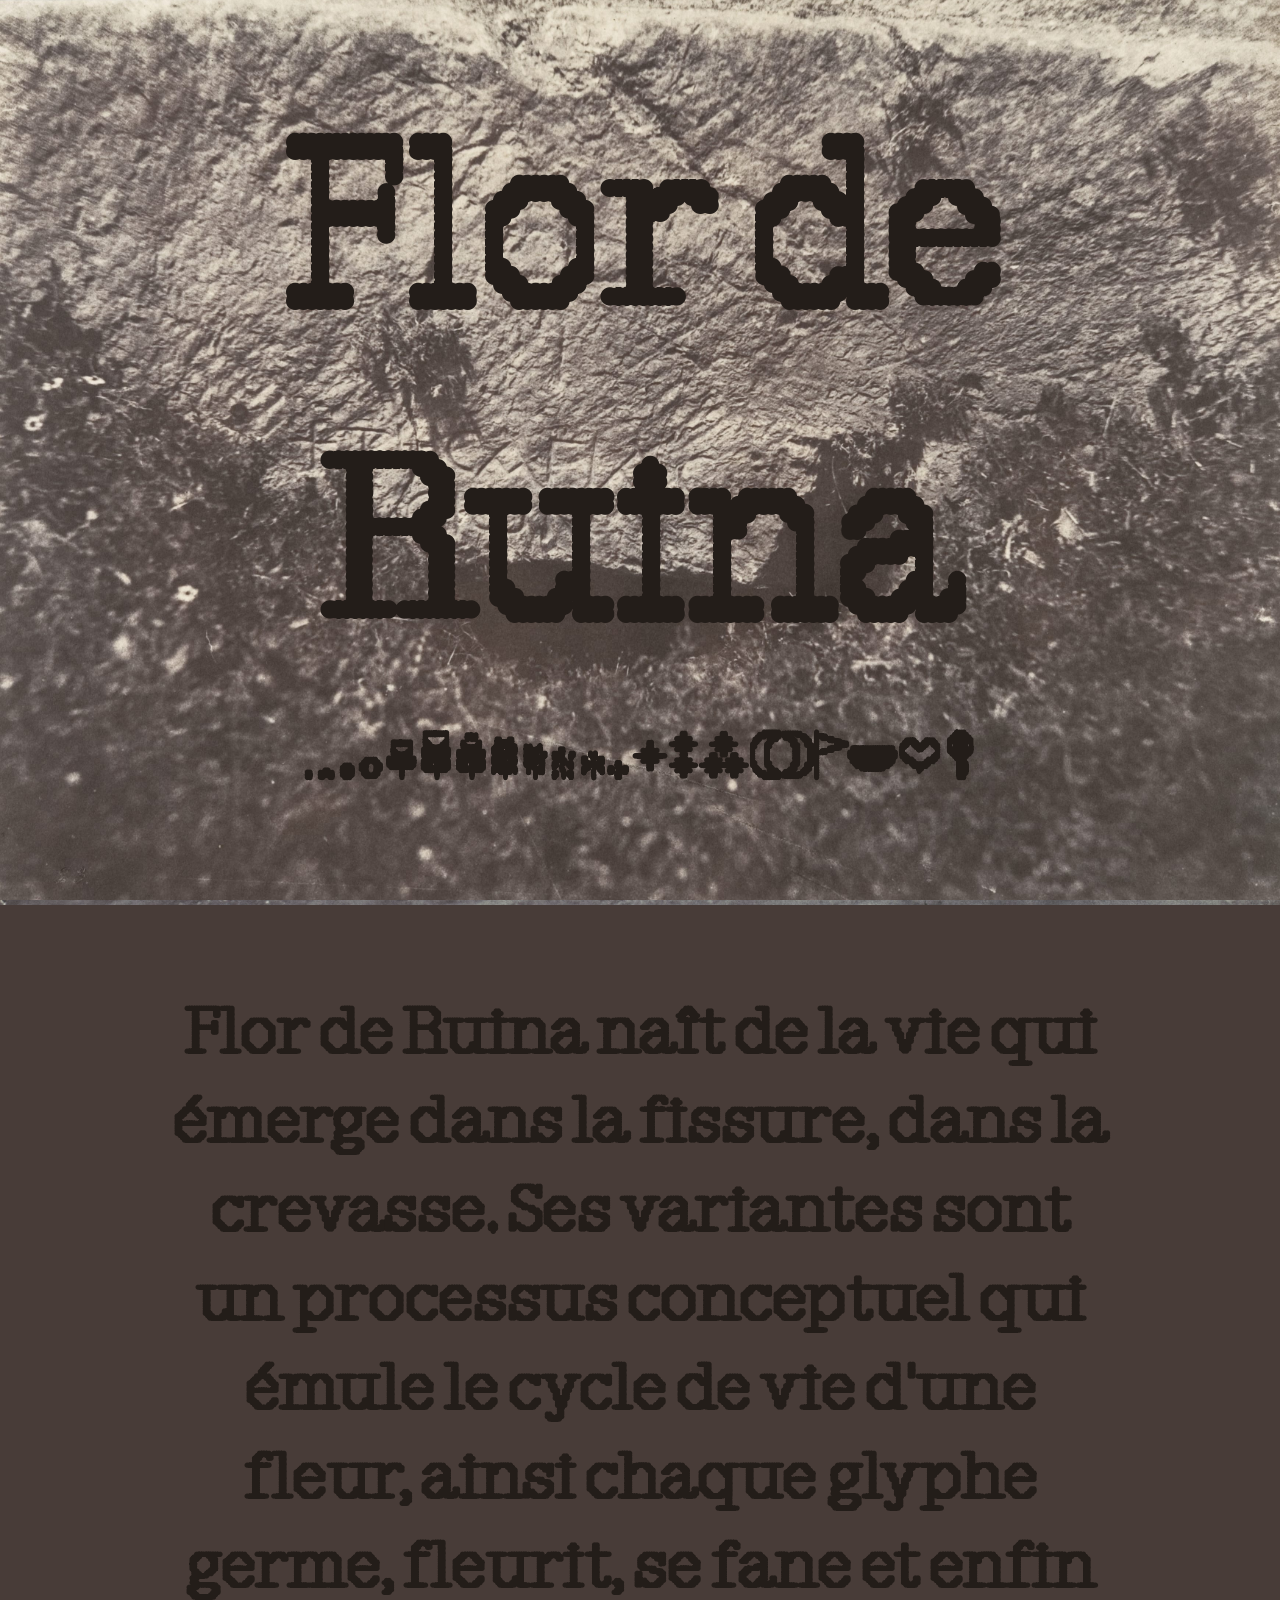
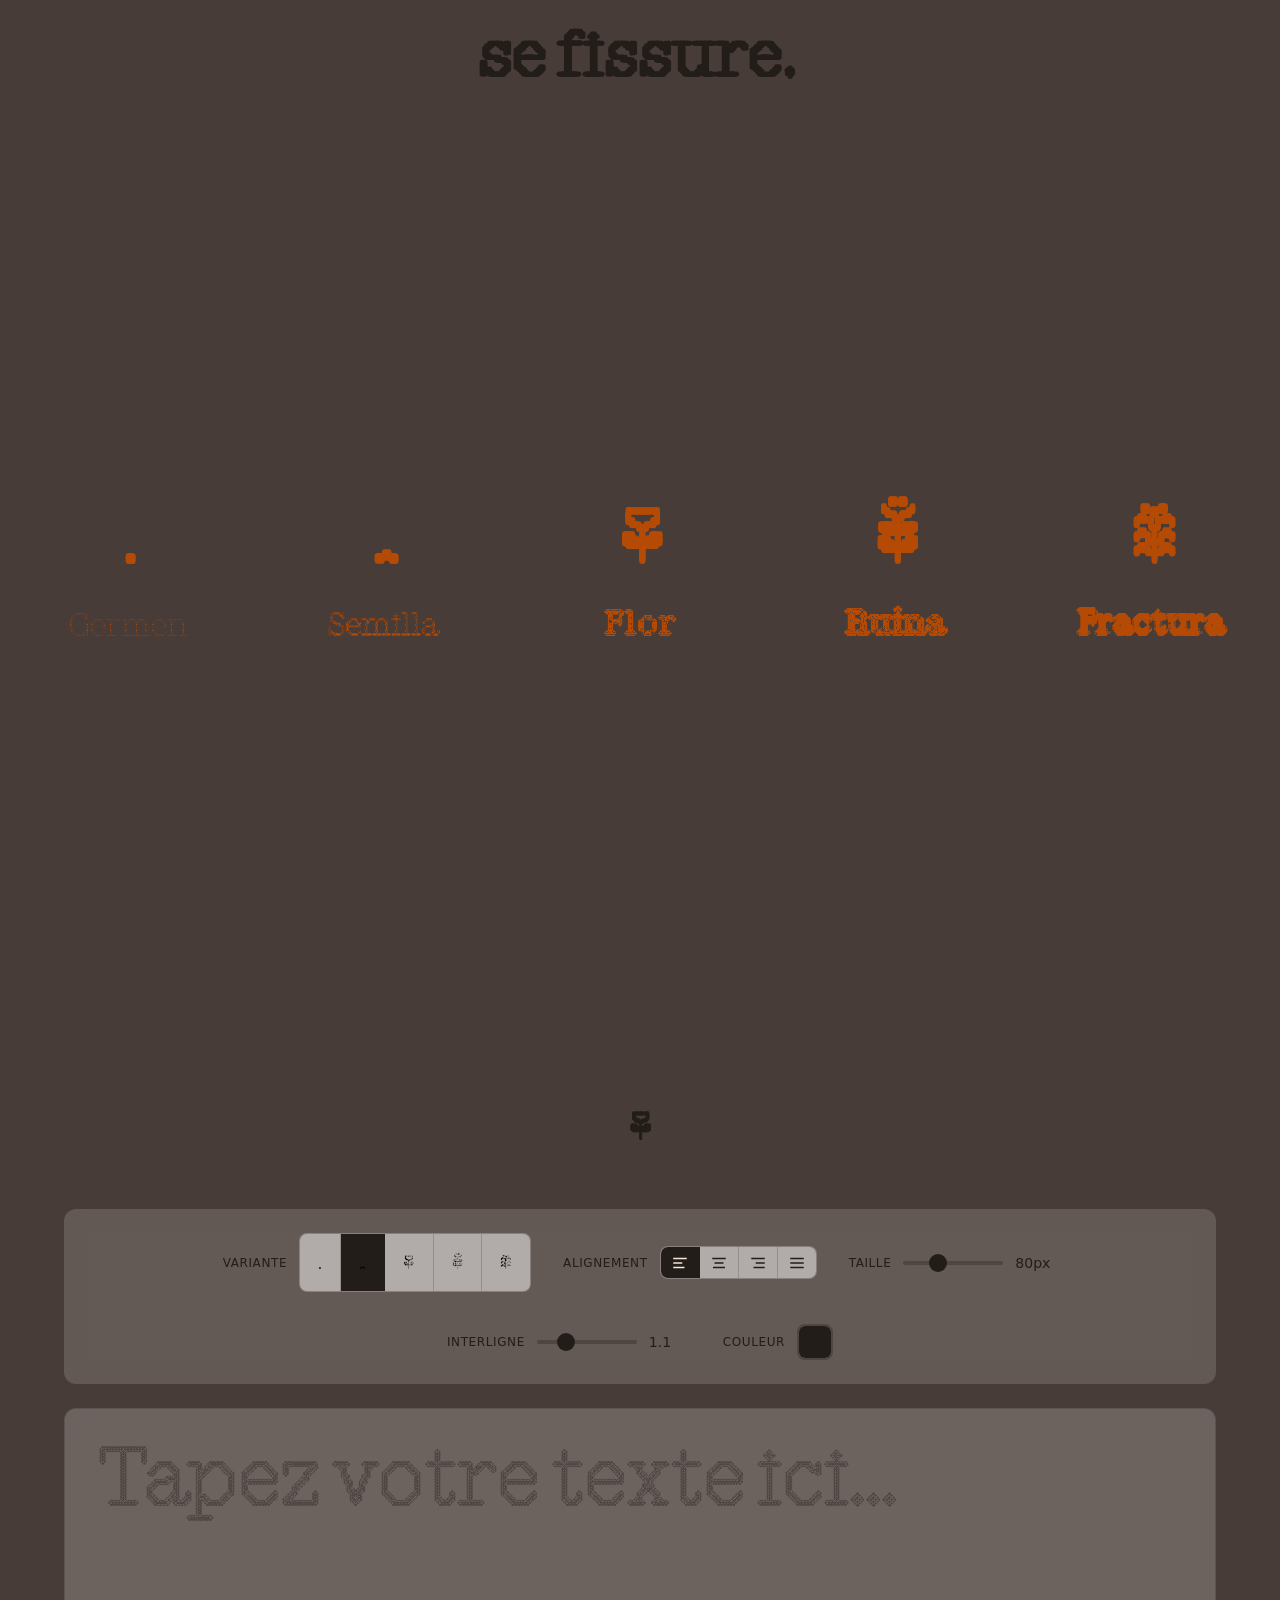
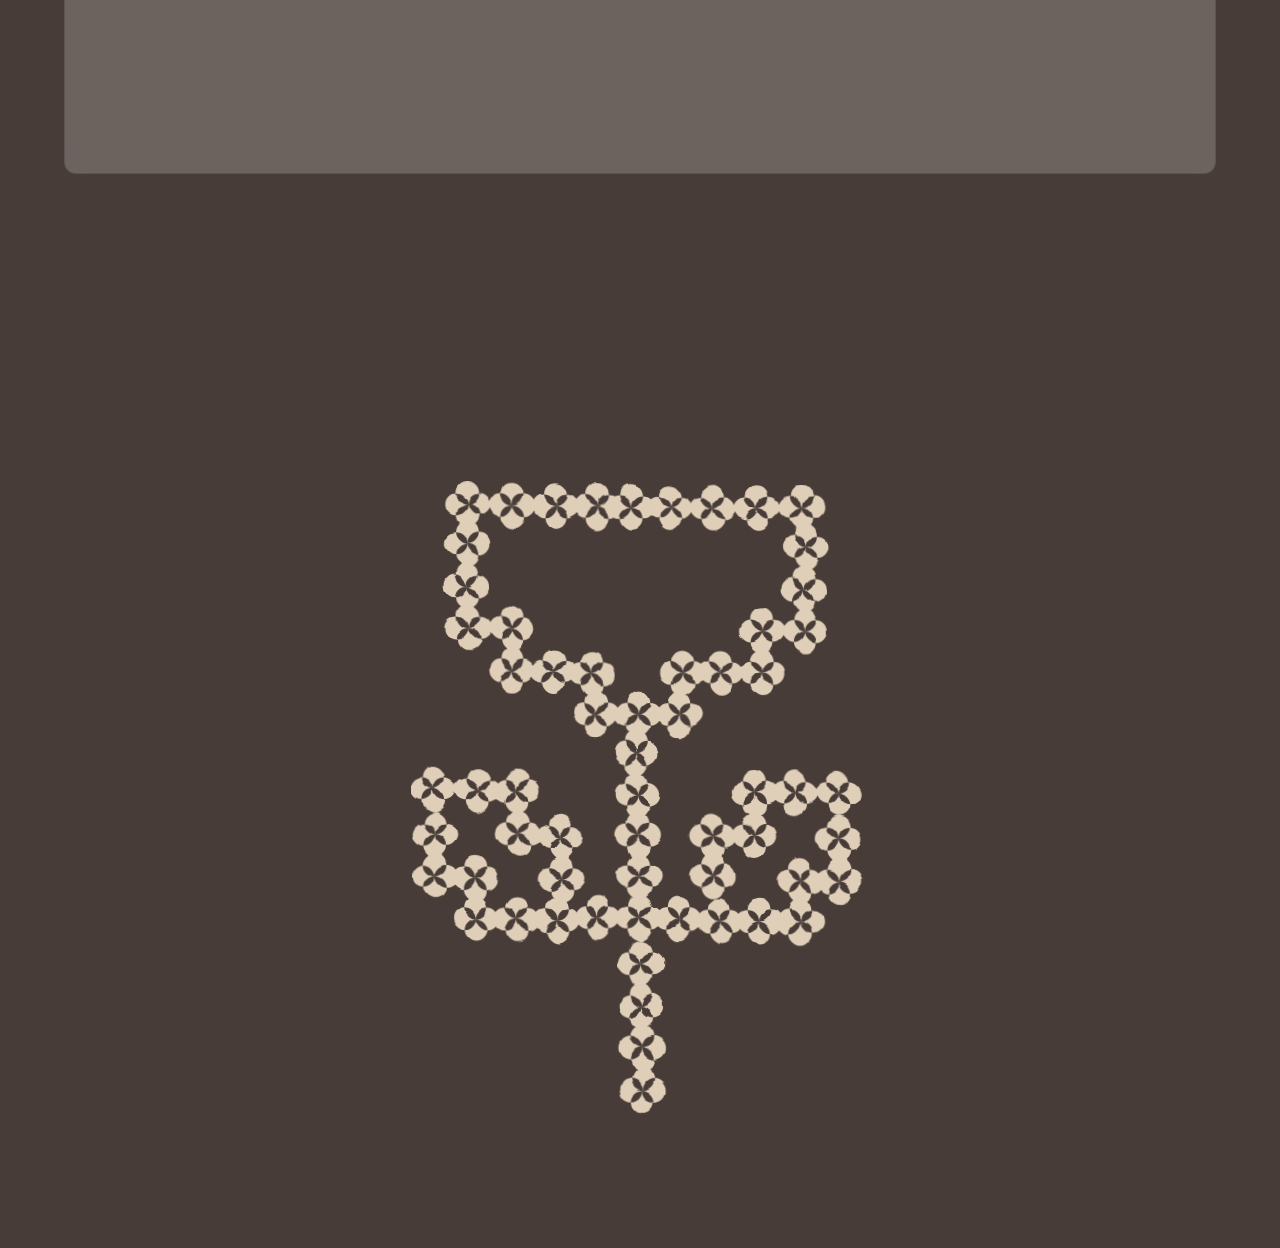
==== commit 9e1ce8b8: "add aos scroll animation" ====
--- a/index.html
+++ b/index.html
@@ -6,6 +6,9 @@
         <meta name="viewport" content="width=device-width, initial-scale=1.0">
         <title>Flor de Ruina</title>
         <link rel="stylesheet" href="style.css">
+
+        <link href="https://unpkg.com/aos@2.3.1/dist/aos.css" rel="stylesheet">
+        <script src="https://unpkg.com/aos@2.3.1/dist/aos.js"></script>
     </head>
 
     <body>
@@ -30,23 +33,23 @@
 
         <!--glyphs-->
         <div class="section2">
-            <div class="section2div1">
+            <div class="section2div1" data-aos="fade-up" data-aos-duration="2000">
                 <h3>🌰</h3>
                 <p>Germen</p>
             </div>
-            <div class="section2div2">
+            <div class="section2div2" data-aos="fade-up" data-aos-duration="2000" data-aos-delay="600">
                 <h3>🍒</h3>
                 <p>Semilla</p>
             </div>
-            <div class="section2div3">
+            <div class="section2div3" data-aos="fade-up" data-aos-duration="2000" data-aos-delay="1200">
                 <h3>🌷</h3>
                 <p>Flor</p>
             </div>
-            <div class="section2div4">
+            <div class="section2div4" data-aos="fade-up" data-aos-duration="2000" data-aos-delay="1800">
                 <h3>🌸</h3>
                 <p>Ruina</p>
             </div>
-            <div class="section2div5">
+            <div class="section2div5" data-aos="fade-up" data-aos-duration="2000" data-aos-delay="2400">
                 <h3>🌹</h3>
                 <p>Fractura</p>
             </div>
@@ -158,6 +161,10 @@
         <script src="https://cdnjs.cloudflare.com/ajax/libs/gsap/3.12.2/gsap.min.js"></script>
 
         <script>
+            //AOS init
+            AOS.init();
+            //AOS init
+
             const textArea = document.querySelector('.editable-text');
             const variantButtons = document.querySelectorAll('.variant-btn');
             const alignButtons = document.querySelectorAll('.align-btn');
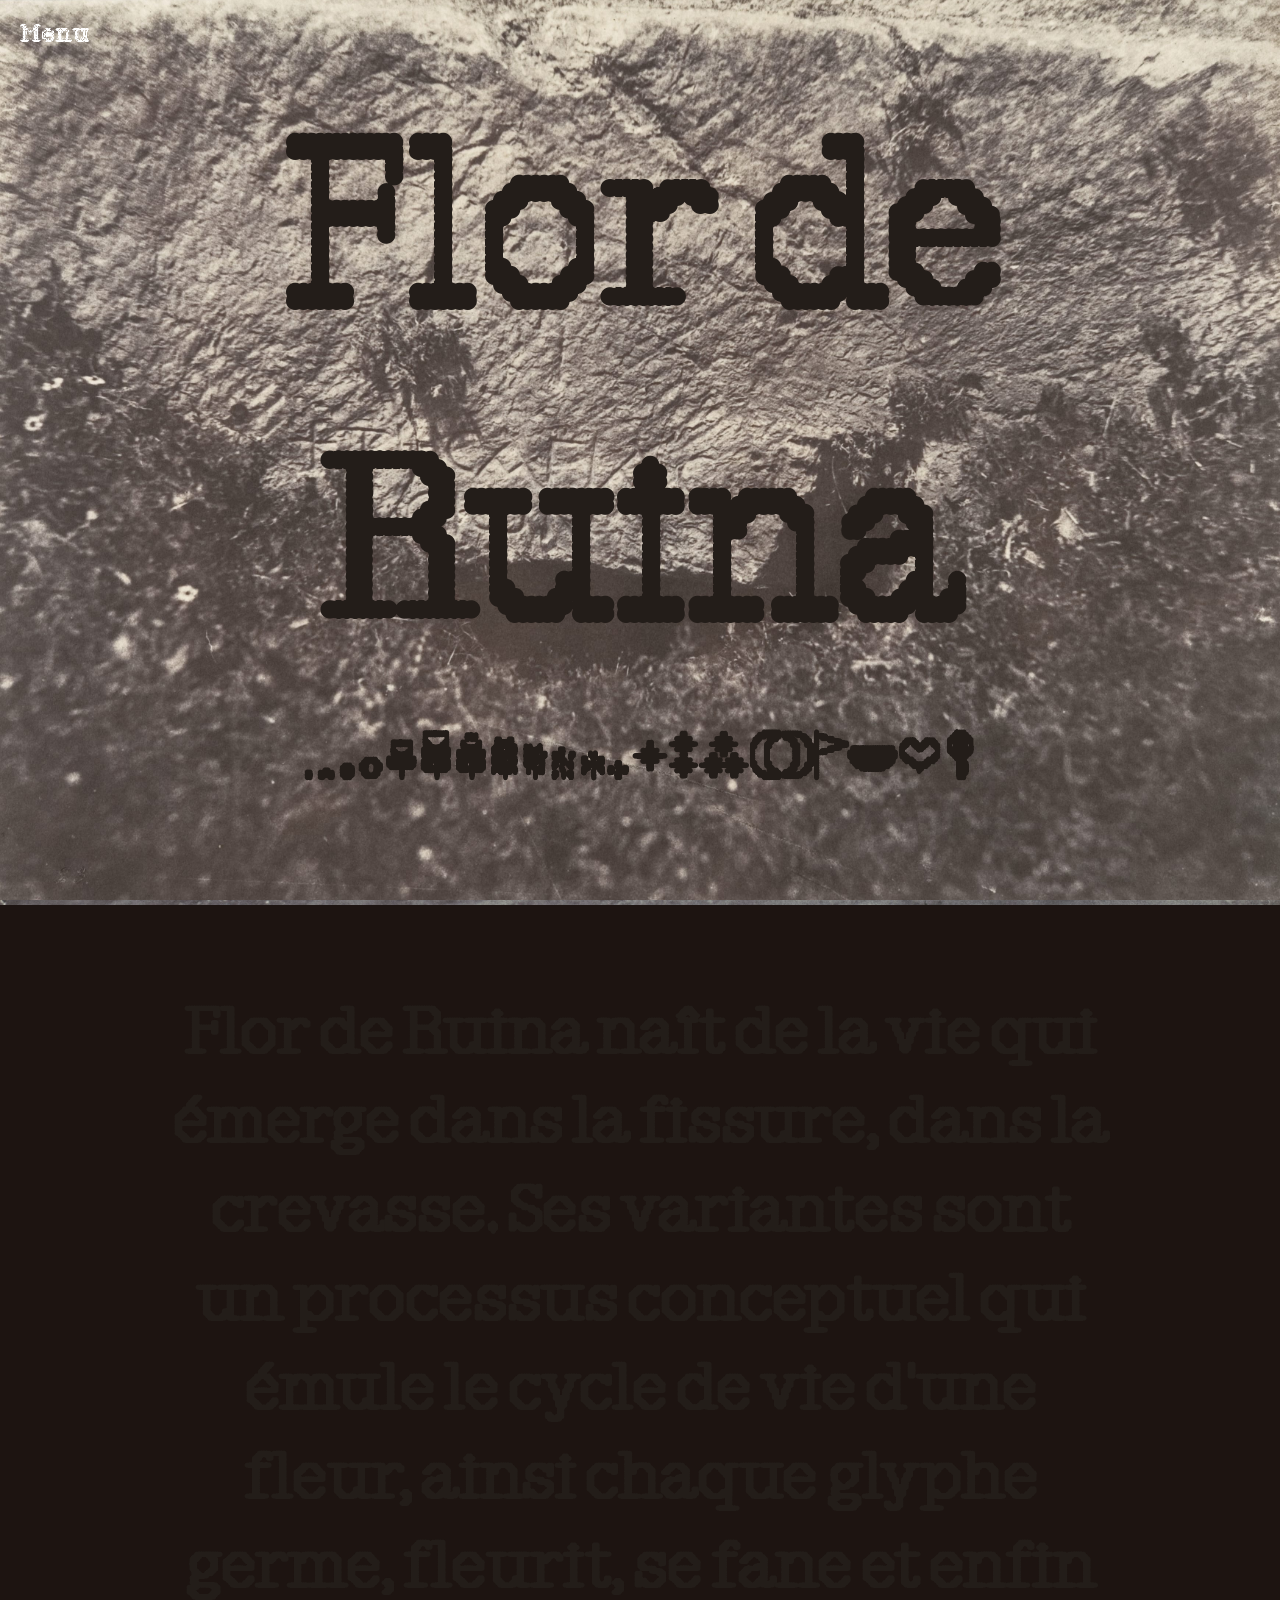
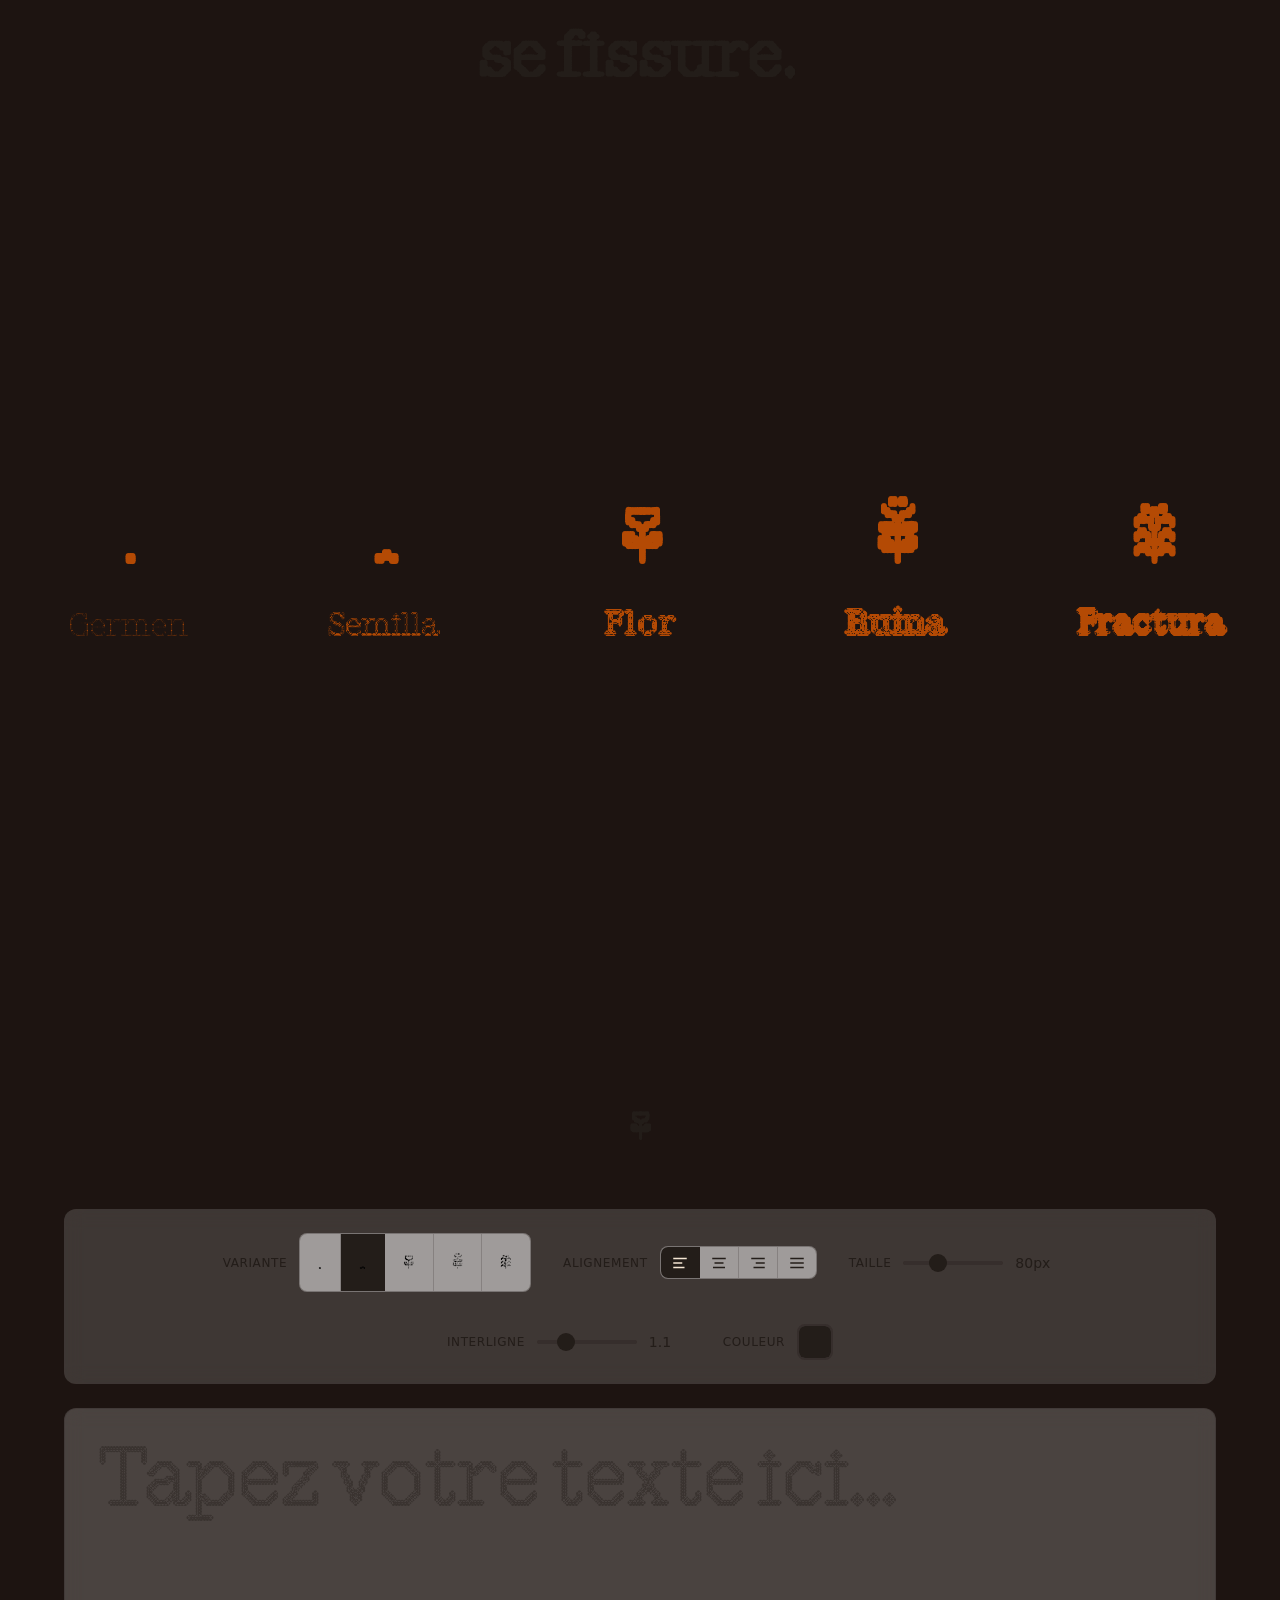
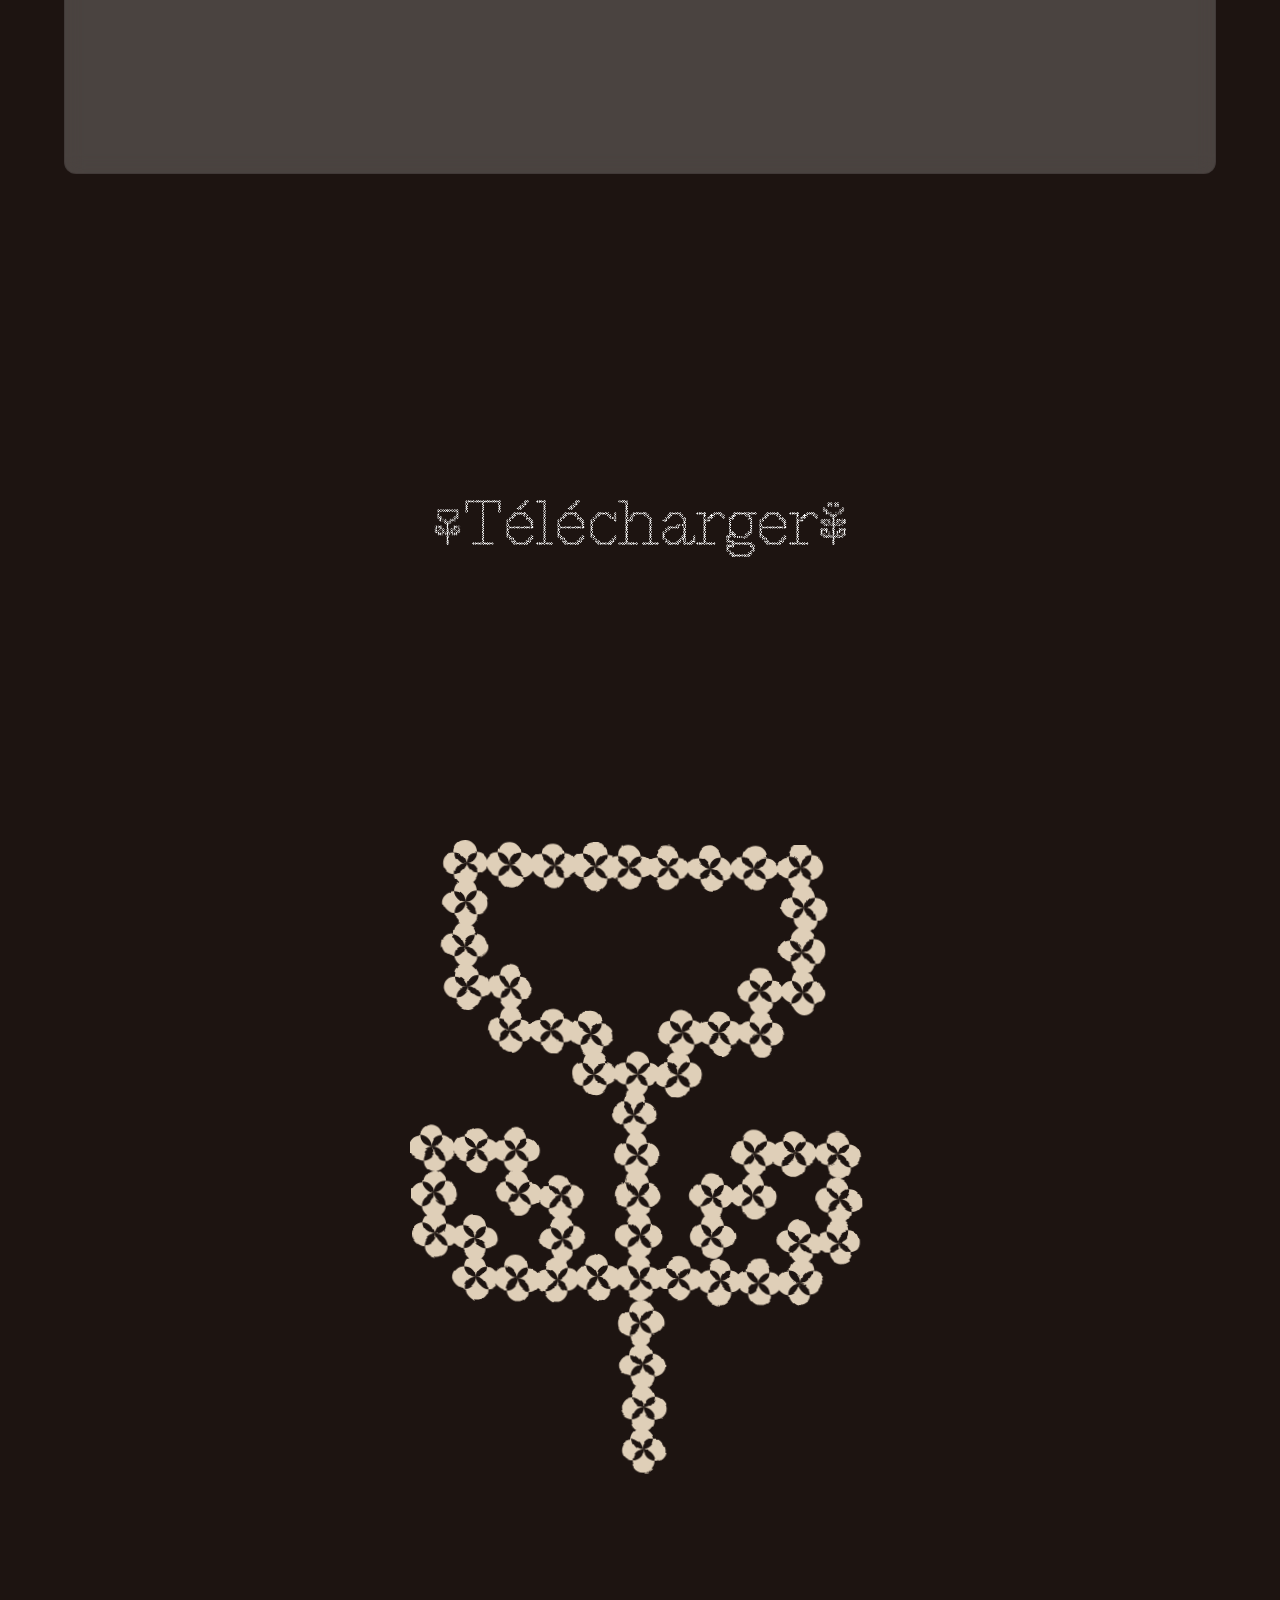
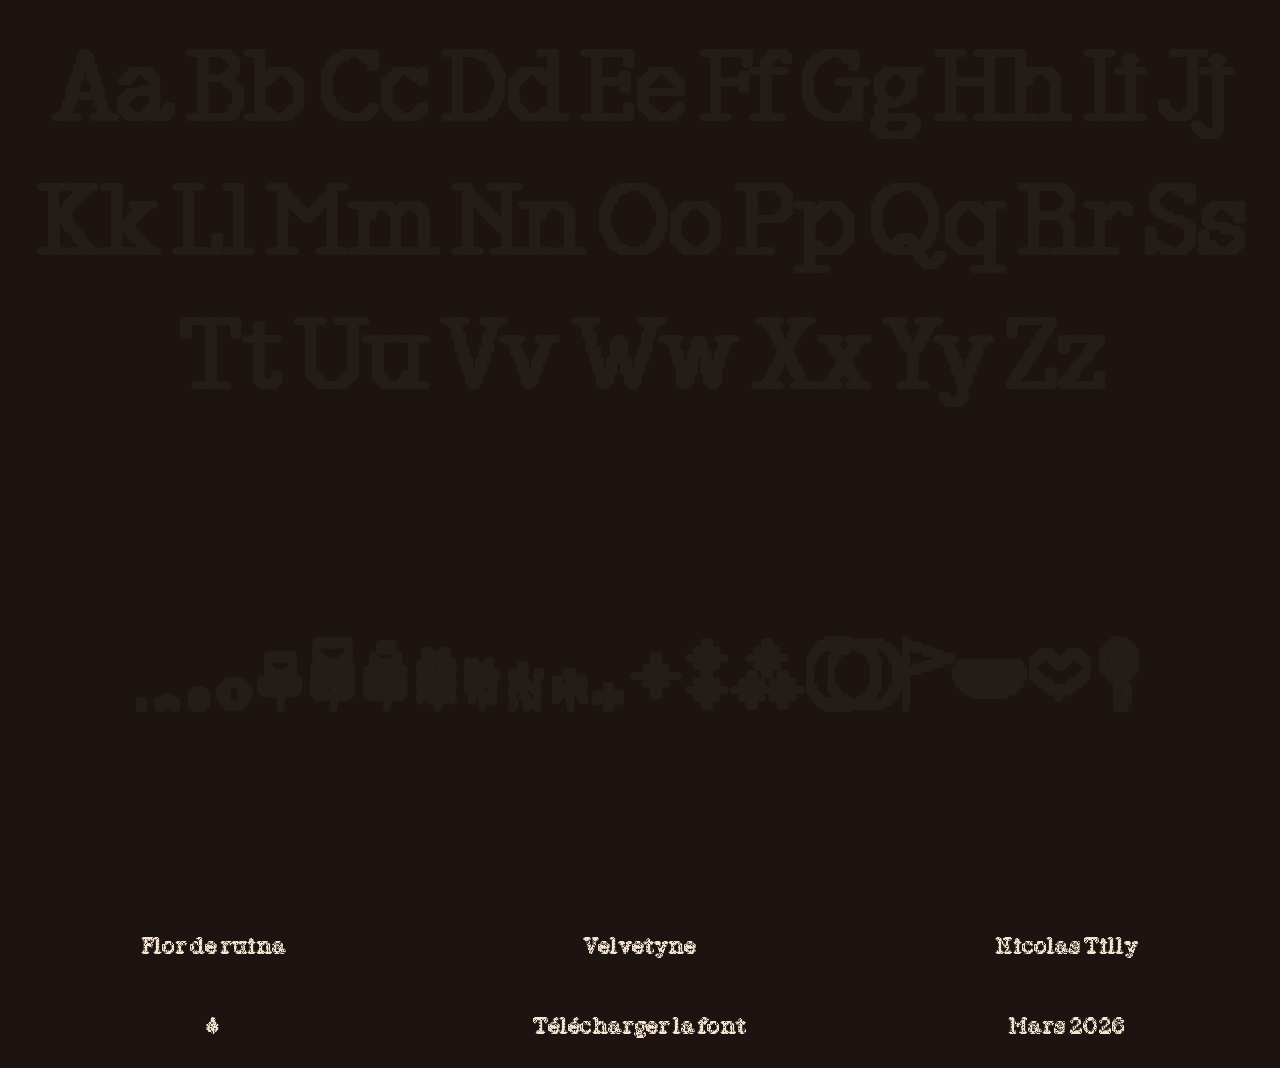
==== commit c1a5f7c2: "update nav+footer+specimen" ====
--- a/index.html
+++ b/index.html
@@ -13,158 +13,244 @@
 
     <body>
 
-        <!--HEADER-->
-        <div class="herobanner">
-            <div class="herobannerdiv1">
-                <h1>Flor de Ruina</h1>
-                <h2>🌰🍒🍀🌱🌷🌼🌸🌹🌻🌾🍂🍃☆🌠✨☾☽⚐🍉❤🔑</h2>
-            </div>
+        <!--MENU-->
+        <div id="mySidenav" class="sidenav">
+            <a href="javascript:void(0)" class="closebtn" onclick="closeNav()">&times;</a>
+            <a href="#">Flor de ruina</a>
+            <a href="#concept">Concept</a>
+            <a href="#styles">Styles</a>
+            <a href="#tester">Type tester</a>
+            <a href="#animation">Animation</a>
+            <a href="#specimen">Specimen</a>
         </div>
 
-        <!--bloc texte-->
-        <div class="section1">
-            <div class="section1div1">
-                <h2>Flor de Ruina naît de la vie qui émerge dans la fissure, dans la crevasse. Ses variantes sont un
-                    processus conceptuel
-                    qui émule le cycle de vie d'une fleur, ainsi chaque glyphe germe, fleurit, se fane et enfin se
-                    fissure. </h2>
-            </div>
+        <!-- Use any element to open the sidenav -->
+        <span id="menu" onclick="openNav()">Menu</span>
+
+        <!-- Add all page content inside this div if you want the side nav to push page content to the right (not used if you only want the sidenav to sit on top of the page -->
+        <div id="main">
+
+            <!--HEADER-->
+            <div class="herobanner">
+                <div class="herobannerdiv1">
+                    <h1>Flor de Ruina</h1>
+                    <h2>🌰🍒🍀🌱🌷🌼🌸🌹🌻🌾🍂🍃☆🌠✨☾☽⚐🍉❤🔑</h2>
+                </div>
+            </div>
+
+            <!--bloc texte-->
+            <div class="section1" id="concept">
+                <div class="section1div1">
+                    <h2>Flor de Ruina naît de la vie qui émerge dans la fissure, dans la crevasse. Ses variantes sont un
+                        processus conceptuel
+                        qui émule le cycle de vie d'une fleur, ainsi chaque glyphe germe, fleurit, se fane et enfin se
+                        fissure. </h2>
+                </div>
+            </div>
+
+            <!--glyphs-->
+            <div class="section2" id="styles">
+                <div class="section2div1" data-aos="fade-up" data-aos-duration="2000">
+                    <h3>🌰</h3>
+                    <p>Germen</p>
+                </div>
+                <div class="section2div2" data-aos="fade-up" data-aos-duration="2000" data-aos-delay="600">
+                    <h3>🍒</h3>
+                    <p>Semilla</p>
+                </div>
+                <div class="section2div3" data-aos="fade-up" data-aos-duration="2000" data-aos-delay="1200">
+                    <h3>🌷</h3>
+                    <p>Flor</p>
+                </div>
+                <div class="section2div4" data-aos="fade-up" data-aos-duration="2000" data-aos-delay="1800">
+                    <h3>🌸</h3>
+                    <p>Ruina</p>
+                </div>
+                <div class="section2div5" data-aos="fade-up" data-aos-duration="2000" data-aos-delay="2400">
+                    <h3>🌹</h3>
+                    <p>Fractura</p>
+                </div>
+            </div>
+
+            <!--type tester-->
+            <div class="section3" id="tester">
+                <div class="type-tester">
+                    <h4>🌷</h4>
+
+                    <div class="controls">
+                        <!-- Font variant -->
+                        <div class="control-group">
+                            <label>Variante</label>
+                            <div class="variant-buttons">
+                                <button class="variant-btn" data-font="FlorDeRuina-Germen" title="Germen">🌰</button>
+                                <button class="variant-btn active" data-font="FlorDeRuina-Semilla"
+                                    title="Semilla">🍒</button>
+                                <button class="variant-btn" data-font="FlorDeRuina-Flor" title="Flor">🌷</button>
+                                <button class="variant-btn" data-font="FlorDeRuina-Ruina" title="Ruina">🌸</button>
+                                <button class="variant-btn" data-font="FlorDeRuina-Fractura"
+                                    title="Fractura">🌹</button>
+                            </div>
+                        </div>
+
+                        <!-- Alignment -->
+                        <div class="control-group">
+                            <label>Alignement</label>
+                            <div class="align-buttons">
+                                <button class="align-btn active" data-align="left" title="Gauche">
+                                    <svg viewBox="0 0 24 24" fill="none" stroke="currentColor" stroke-width="2">
+                                        <line x1="3" y1="6" x2="21" y2="6"></line>
+                                        <line x1="3" y1="12" x2="15" y2="12"></line>
+                                        <line x1="3" y1="18" x2="18" y2="18"></line>
+                                    </svg>
+                                </button>
+                                <button class="align-btn" data-align="center" title="Centré">
+                                    <svg viewBox="0 0 24 24" fill="none" stroke="currentColor" stroke-width="2">
+                                        <line x1="3" y1="6" x2="21" y2="6"></line>
+                                        <line x1="6" y1="12" x2="18" y2="12"></line>
+                                        <line x1="4" y1="18" x2="20" y2="18"></line>
+                                    </svg>
+                                </button>
+                                <button class="align-btn" data-align="right" title="Droite">
+                                    <svg viewBox="0 0 24 24" fill="none" stroke="currentColor" stroke-width="2">
+                                        <line x1="3" y1="6" x2="21" y2="6"></line>
+                                        <line x1="9" y1="12" x2="21" y2="12"></line>
+                                        <line x1="6" y1="18" x2="21" y2="18"></line>
+                                    </svg>
+                                </button>
+                                <button class="align-btn" data-align="justify" title="Justifié">
+                                    <svg viewBox="0 0 24 24" fill="none" stroke="currentColor" stroke-width="2">
+                                        <line x1="3" y1="6" x2="21" y2="6"></line>
+                                        <line x1="3" y1="12" x2="21" y2="12"></line>
+                                        <line x1="3" y1="18" x2="21" y2="18"></line>
+                                    </svg>
+                                </button>
+                            </div>
+                        </div>
+
+                        <!-- Size -->
+                        <div class="control-group">
+                            <label>Taille</label>
+                            <input type="range" class="size-slider" min="24" max="200" value="80">
+                            <span class="size-value">80px</span>
+                        </div>
+
+                        <!-- Line height -->
+                        <div class="control-group">
+                            <label>Interligne</label>
+                            <input type="range" class="line-height-slider" min="0.8" max="2" step="0.1" value="1.1">
+                            <span class="line-height-value">1.1</span>
+                        </div>
+
+                        <!-- Color -->
+                        <div class="control-group">
+                            <label>Couleur</label>
+                            <input type="color" class="color-picker" value="#231d19">
+                        </div>
+                    </div>
+
+                    <div class="text-area">
+                        <div class="editable-text" contenteditable="true"></div>
+                    </div>
+                </div>
+            </div>
+
+            <!--download-->
+            <div class="download">
+                <div class="downloaddiv1">
+                    <a href="#">🌷Télécharger🌸</a>
+                </div>
+            </div>
+
+            <!--animation-->
+            <div class="section4" id="animation">
+                <div class="animation-container">
+                    <svg class="flower-svg" viewBox="0 0 893 1248" fill="none" xmlns="http://www.w3.org/2000/svg">
+                        <defs>
+                            <filter id="wind-turbulence">
+                                <feTurbulence id="turbulence" type="fractalNoise" baseFrequency="0.01 0.02"
+                                    numOctaves="2" result="noise" seed="1" />
+                                <feDisplacementMap in="SourceGraphic" in2="noise" scale="0" xChannelSelector="R"
+                                    yChannelSelector="G" id="displacement" />
+                            </filter>
+                        </defs>
+                        <g filter="url(#wind-turbulence)">
+                            <path class="flower-path"
+                                d="M99.2222 101.555C112.753 101.555 121.773 110.582 121.773 124.123C121.773 135.407 112.753 146.691 99.2222 146.691C87.947 146.691 76.6717 135.407 76.6717 124.123C76.6717 110.582 87.947 101.555 99.2222 101.555ZM144.323 101.555C157.854 101.555 166.874 110.582 166.874 124.123C166.874 135.407 157.854 146.691 144.323 146.691C133.048 146.691 121.773 135.407 121.773 124.123C121.773 110.582 133.048 101.555 144.323 101.555ZM99.2222 146.691C99.2222 157.975 110.497 169.259 121.773 169.259C135.303 169.259 144.323 157.975 144.323 146.691C144.323 133.15 135.303 124.123 121.773 124.123C110.497 124.123 99.2222 133.15 99.2222 146.691ZM99.2222 101.555C99.2222 112.839 110.497 124.123 121.773 124.123C135.303 124.123 144.323 112.839 144.323 101.555C144.323 88.0145 135.303 78.9874 121.773 78.9874C110.497 78.9874 99.2222 88.0145 99.2222 101.555ZM182.659 268.557C193.934 268.557 205.21 277.584 205.21 291.125C205.21 302.409 193.934 313.693 182.659 313.693C169.129 313.693 160.109 302.409 160.109 291.125C160.109 277.584 169.129 268.557 182.659 268.557ZM227.76 268.557C239.035 268.557 250.311 277.584 250.311 291.125C250.311 302.409 239.035 313.693 227.76 313.693C214.23 313.693 205.21 302.409 205.21 291.125C205.21 277.584 214.23 268.557 227.76 268.557ZM182.659 313.693C182.659 324.977 191.679 336.26 205.21 336.26C216.485 336.26 227.76 324.977 227.76 313.693C227.76 300.152 216.485 291.125 205.21 291.125C191.679 291.125 182.659 300.152 182.659 313.693ZM182.659 268.557C182.659 279.841 191.679 291.125 205.21 291.125C216.485 291.125 227.76 279.841 227.76 268.557C227.76 255.016 216.485 245.989 205.21 245.989C191.679 245.989 182.659 255.016 182.659 268.557ZM266.096 352.058C277.371 352.058 288.646 361.085 288.646 374.626C288.646 385.91 277.371 397.194 266.096 397.194C252.566 397.194 243.545 385.91 243.545 374.626C243.545 361.085 252.566 352.058 266.096 352.058ZM311.197 352.058C322.472 352.058 333.747 361.085 333.747 374.626C333.747 385.91 322.472 397.194 311.197 397.194C297.667 397.194 288.646 385.91 288.646 374.626C288.646 361.085 297.667 352.058 311.197 352.058ZM266.096 397.194C266.096 408.477 275.116 419.761 288.646 419.761C299.922 419.761 311.197 408.477 311.197 397.194C311.197 383.653 299.922 374.626 288.646 374.626C275.116 374.626 266.096 383.653 266.096 397.194ZM266.096 352.058C266.096 363.342 275.116 374.626 288.646 374.626C299.922 374.626 311.197 363.342 311.197 352.058C311.197 338.517 299.922 329.49 288.646 329.49C275.116 329.49 266.096 338.517 266.096 352.058ZM182.659 352.058C193.934 352.058 205.21 361.085 205.21 374.626C205.21 385.91 193.934 397.194 182.659 397.194C169.129 397.194 160.109 385.91 160.109 374.626C160.109 361.085 169.129 352.058 182.659 352.058ZM227.76 352.058C239.035 352.058 250.311 361.085 250.311 374.626C250.311 385.91 239.035 397.194 227.76 397.194C214.23 397.194 205.21 385.91 205.21 374.626C205.21 361.085 214.23 352.058 227.76 352.058ZM182.659 397.194C182.659 408.477 191.679 419.761 205.21 419.761C216.485 419.761 227.76 408.477 227.76 397.194C227.76 383.653 216.485 374.626 205.21 374.626C191.679 374.626 182.659 383.653 182.659 397.194ZM182.659 352.058C182.659 363.342 191.679 374.626 205.21 374.626C216.485 374.626 227.76 363.342 227.76 352.058C227.76 338.517 216.485 329.49 205.21 329.49C191.679 329.49 182.659 338.517 182.659 352.058ZM340.513 356.572C354.043 356.572 363.063 365.599 363.063 379.139C363.063 390.423 354.043 401.707 340.513 401.707C329.237 401.707 317.962 390.423 317.962 379.139C317.962 365.599 329.237 356.572 340.513 356.572ZM385.614 356.572C399.144 356.572 408.164 365.599 408.164 379.139C408.164 390.423 399.144 401.707 385.614 401.707C374.338 401.707 363.063 390.423 363.063 379.139C363.063 365.599 374.338 356.572 385.614 356.572ZM340.513 401.707C340.513 412.991 351.788 424.275 363.063 424.275C376.593 424.275 385.614 412.991 385.614 401.707C385.614 388.166 376.593 379.139 363.063 379.139C351.788 379.139 340.513 388.166 340.513 401.707ZM340.513 356.572C340.513 367.855 351.788 379.139 363.063 379.139C376.593 379.139 385.614 367.855 385.614 356.572C385.614 343.031 376.593 334.004 363.063 334.004C351.788 334.004 340.513 343.031 340.513 356.572ZM96.9672 268.557C108.242 268.557 119.518 277.584 119.518 291.125C119.518 302.409 108.242 313.693 96.9672 313.693C83.4369 313.693 74.4167 302.409 74.4167 291.125C74.4167 277.584 83.4369 268.557 96.9672 268.557ZM142.068 268.557C153.343 268.557 164.619 277.584 164.619 291.125C164.619 302.409 153.343 313.693 142.068 313.693C128.538 313.693 119.518 302.409 119.518 291.125C119.518 277.584 128.538 268.557 142.068 268.557ZM96.9672 313.693C96.9672 324.977 105.987 336.26 119.518 336.26C130.793 336.26 142.068 324.977 142.068 313.693C142.068 300.152 130.793 291.125 119.518 291.125C105.987 291.125 96.9672 300.152 96.9672 313.693ZM96.9672 268.557C96.9672 279.841 105.987 291.125 119.518 291.125C130.793 291.125 142.068 279.841 142.068 268.557C142.068 255.016 130.793 245.989 119.518 245.989C105.987 245.989 96.9672 255.016 96.9672 268.557ZM96.9672 185.056C108.242 185.056 119.518 194.083 119.518 207.624C119.518 218.908 108.242 230.192 96.9672 230.192C83.4369 230.192 74.4167 218.908 74.4167 207.624C74.4167 194.083 83.4369 185.056 96.9672 185.056ZM142.068 185.056C153.343 185.056 164.619 194.083 164.619 207.624C164.619 218.908 153.343 230.192 142.068 230.192C128.538 230.192 119.518 218.908 119.518 207.624C119.518 194.083 128.538 185.056 142.068 185.056ZM96.9672 230.192C96.9672 241.476 105.987 252.76 119.518 252.76C130.793 252.76 142.068 241.476 142.068 230.192C142.068 216.651 130.793 207.624 119.518 207.624C105.987 207.624 96.9672 216.651 96.9672 230.192ZM96.9672 185.056C96.9672 196.34 105.987 207.624 119.518 207.624C130.793 207.624 142.068 196.34 142.068 185.056C142.068 171.515 130.793 162.488 119.518 162.488C105.987 162.488 96.9672 171.515 96.9672 185.056ZM545.722 69.9603C532.192 69.9603 523.172 58.6764 523.172 47.3925C523.172 33.8517 532.192 24.8245 545.722 24.8245C556.997 24.8245 568.273 33.8517 568.273 47.3925C568.273 58.6764 556.997 69.9603 545.722 69.9603ZM500.621 69.9603C487.091 69.9603 478.071 58.6764 478.071 47.3925C478.071 33.8517 487.091 24.8245 500.621 24.8245C511.896 24.8245 523.172 33.8517 523.172 47.3925C523.172 58.6764 511.896 69.9603 500.621 69.9603ZM545.722 24.8245C545.722 11.2839 534.447 2.25675 523.172 2.25675C509.641 2.25675 500.621 11.2839 500.621 24.8245C500.621 36.1086 509.641 47.3925 523.172 47.3925C534.447 47.3925 545.722 36.1086 545.722 24.8245ZM545.722 69.9603C545.722 56.4196 534.447 47.3925 523.172 47.3925C509.641 47.3925 500.621 56.4196 500.621 69.9603C500.621 81.2441 509.641 92.528 523.172 92.528C534.447 92.528 545.722 81.2441 545.722 69.9603ZM469.05 69.9603C457.775 69.9603 446.5 58.6764 446.5 47.3925C446.5 33.8517 457.775 24.8245 469.05 24.8245C482.581 24.8245 491.601 33.8517 491.601 47.3925C491.601 58.6764 482.581 69.9603 469.05 69.9603ZM423.949 69.9603C412.674 69.9603 401.399 58.6764 401.399 47.3925C401.399 33.8517 412.674 24.8245 423.949 24.8245C437.48 24.8245 446.5 33.8517 446.5 47.3925C446.5 58.6764 437.48 69.9603 423.949 69.9603ZM469.05 24.8245C469.05 11.2839 460.03 2.25675 446.5 2.25675C435.225 2.25675 423.949 11.2839 423.949 24.8245C423.949 36.1086 435.225 47.3925 446.5 47.3925C460.03 47.3925 469.05 36.1086 469.05 24.8245ZM469.05 69.9603C469.05 56.4196 460.03 47.3925 446.5 47.3925C435.225 47.3925 423.949 56.4196 423.949 69.9603C423.949 81.2441 435.225 92.528 446.5 92.528C460.03 92.528 469.05 81.2441 469.05 69.9603ZM390.124 884.658C376.593 884.658 367.573 873.374 367.573 862.09C367.573 848.55 376.593 839.523 390.124 839.523C401.399 839.523 412.674 848.55 412.674 862.09C412.674 873.374 401.399 884.658 390.124 884.658ZM345.023 884.658C331.492 884.658 322.472 873.374 322.472 862.09C322.472 848.55 331.492 839.523 345.023 839.523C356.298 839.523 367.573 848.55 367.573 862.09C367.573 873.374 356.298 884.658 345.023 884.658ZM390.124 839.523C390.124 825.982 378.848 816.955 367.573 816.955C354.043 816.955 345.023 825.982 345.023 839.523C345.023 850.807 354.043 862.09 367.573 862.09C378.848 862.09 390.124 850.807 390.124 839.523ZM390.124 884.658C390.124 871.118 378.848 862.09 367.573 862.09C354.043 862.09 345.023 871.118 345.023 884.658C345.023 895.942 354.043 907.226 367.573 907.226C378.848 907.226 390.124 895.942 390.124 884.658ZM227.76 889.172C216.485 889.172 205.21 877.888 205.21 866.604C205.21 853.063 216.485 844.036 227.76 844.036C241.29 844.036 250.311 853.063 250.311 866.604C250.311 877.888 241.29 889.172 227.76 889.172ZM182.659 889.172C171.384 889.172 160.109 877.888 160.109 866.604C160.109 853.063 171.384 844.036 182.659 844.036C196.189 844.036 205.21 853.063 205.21 866.604C205.21 877.888 196.189 889.172 182.659 889.172ZM227.76 844.036C227.76 830.495 218.74 821.468 205.21 821.468C193.934 821.468 182.659 830.495 182.659 844.036C182.659 855.32 193.934 866.604 205.21 866.604C218.74 866.604 227.76 855.32 227.76 844.036ZM227.76 889.172C227.76 875.631 218.74 866.604 205.21 866.604C193.934 866.604 182.659 875.631 182.659 889.172C182.659 900.456 193.934 911.74 205.21 911.74C218.74 911.74 227.76 900.456 227.76 889.172ZM146.578 807.928C135.303 807.928 124.028 796.644 124.028 785.36C124.028 771.819 135.303 762.792 146.578 762.792C160.109 762.792 169.129 771.819 169.129 785.36C169.129 796.644 160.109 807.928 146.578 807.928ZM101.477 807.928C90.202 807.928 78.9268 796.644 78.9268 785.36C78.9268 771.819 90.202 762.792 101.477 762.792C115.008 762.792 124.028 771.819 124.028 785.36C124.028 796.644 115.008 807.928 101.477 807.928ZM146.578 762.792C146.578 749.251 137.558 740.224 124.028 740.224C112.753 740.224 101.477 749.251 101.477 762.792C101.477 774.076 112.753 785.36 124.028 785.36C137.558 785.36 146.578 774.076 146.578 762.792ZM146.578 807.928C146.578 794.387 137.558 785.36 124.028 785.36C112.753 785.36 101.477 794.387 101.477 807.928C101.477 819.212 112.753 830.495 124.028 830.495C137.558 830.495 146.578 819.212 146.578 807.928ZM234.525 719.913C223.25 719.913 211.975 710.886 211.975 697.345C211.975 686.061 223.25 674.778 234.525 674.778C248.056 674.778 257.076 686.061 257.076 697.345C257.076 710.886 248.056 719.913 234.525 719.913ZM189.424 719.913C178.149 719.913 166.874 710.886 166.874 697.345C166.874 686.061 178.149 674.778 189.424 674.778C202.955 674.778 211.975 686.061 211.975 697.345C211.975 710.886 202.955 719.913 189.424 719.913ZM234.525 674.778C234.525 663.494 225.505 652.21 211.975 652.21C200.699 652.21 189.424 663.494 189.424 674.778C189.424 688.318 200.699 697.345 211.975 697.345C225.505 697.345 234.525 688.318 234.525 674.778ZM234.525 719.913C234.525 708.629 225.505 697.345 211.975 697.345C200.699 697.345 189.424 708.629 189.424 719.913C189.424 733.454 200.699 742.481 211.975 742.481C225.505 742.481 234.525 733.454 234.525 719.913ZM306.687 889.172C295.412 889.172 284.136 877.888 284.136 866.604C284.136 853.063 295.412 844.036 306.687 844.036C320.217 844.036 329.237 853.063 329.237 866.604C329.237 877.888 320.217 889.172 306.687 889.172ZM261.586 889.172C250.311 889.172 239.035 877.888 239.035 866.604C239.035 853.063 250.311 844.036 261.586 844.036C275.116 844.036 284.136 853.063 284.136 866.604C284.136 877.888 275.116 889.172 261.586 889.172ZM306.687 844.036C306.687 830.495 297.667 821.468 284.136 821.468C272.861 821.468 261.586 830.495 261.586 844.036C261.586 855.32 272.861 866.604 284.136 866.604C297.667 866.604 306.687 855.32 306.687 844.036ZM306.687 889.172C306.687 875.631 297.667 866.604 284.136 866.604C272.861 866.604 261.586 875.631 261.586 889.172C261.586 900.456 272.861 911.74 284.136 911.74C297.667 911.74 306.687 900.456 306.687 889.172ZM317.962 724.427C306.687 724.427 295.412 713.143 295.412 701.859C295.412 688.318 306.687 679.291 317.962 679.291C331.492 679.291 340.513 688.318 340.513 701.859C340.513 713.143 331.492 724.427 317.962 724.427ZM272.861 724.427C261.586 724.427 250.311 713.143 250.311 701.859C250.311 688.318 261.586 679.291 272.861 679.291C286.391 679.291 295.412 688.318 295.412 701.859C295.412 713.143 286.391 724.427 272.861 724.427ZM317.962 679.291C317.962 665.751 308.942 656.723 295.412 656.723C284.136 656.723 272.861 665.751 272.861 679.291C272.861 690.575 284.136 701.859 295.412 701.859C308.942 701.859 317.962 690.575 317.962 679.291ZM317.962 724.427C317.962 710.886 308.942 701.859 295.412 701.859C284.136 701.859 272.861 710.886 272.861 724.427C272.861 735.711 284.136 746.995 295.412 746.995C308.942 746.995 317.962 735.711 317.962 724.427ZM146.578 889.172C135.303 889.172 124.028 877.888 124.028 866.604C124.028 853.063 135.303 844.036 146.578 844.036C160.109 844.036 169.129 853.063 169.129 866.604C169.129 877.888 160.109 889.172 146.578 889.172ZM101.477 889.172C90.202 889.172 78.9268 877.888 78.9268 866.604C78.9268 853.063 90.202 844.036 101.477 844.036C115.008 844.036 124.028 853.063 124.028 866.604C124.028 877.888 115.008 889.172 101.477 889.172ZM146.578 844.036C146.578 830.495 137.558 821.468 124.028 821.468C112.753 821.468 101.477 830.495 101.477 844.036C101.477 855.32 112.753 866.604 124.028 866.604C137.558 866.604 146.578 855.32 146.578 844.036ZM146.578 889.172C146.578 875.631 137.558 866.604 124.028 866.604C112.753 866.604 101.477 875.631 101.477 889.172C101.477 900.456 112.753 911.74 124.028 911.74C137.558 911.74 146.578 900.456 146.578 889.172ZM67.6515 634.156C54.1212 634.156 45.101 625.128 45.101 611.588C45.101 600.304 54.1212 589.02 67.6515 589.02C78.9268 589.02 90.202 600.304 90.202 611.588C90.202 625.128 78.9268 634.156 67.6515 634.156ZM22.5505 634.156C9.02019 634.156 0 625.128 0 611.588C0 600.304 9.02019 589.02 22.5505 589.02C33.8258 589.02 45.101 600.304 45.101 611.588C45.101 625.128 33.8258 634.156 22.5505 634.156ZM67.6515 589.02C67.6515 577.736 56.3763 566.452 45.101 566.452C31.5707 566.452 22.5505 577.736 22.5505 589.02C22.5505 602.561 31.5707 611.588 45.101 611.588C56.3763 611.588 67.6515 602.561 67.6515 589.02ZM67.6515 634.156C67.6515 622.872 56.3763 611.588 45.101 611.588C31.5707 611.588 22.5505 622.872 22.5505 634.156C22.5505 647.696 31.5707 656.723 45.101 656.723C56.3763 656.723 67.6515 647.696 67.6515 634.156ZM67.6515 805.671C56.3763 805.671 45.101 796.644 45.101 783.103C45.101 771.819 56.3763 760.535 67.6515 760.535C81.1818 760.535 90.202 771.819 90.202 783.103C90.202 796.644 81.1818 805.671 67.6515 805.671ZM22.5505 805.671C11.2752 805.671 0 796.644 0 783.103C0 771.819 11.2752 760.535 22.5505 760.535C36.0808 760.535 45.101 771.819 45.101 783.103C45.101 796.644 36.0808 805.671 22.5505 805.671ZM67.6515 760.535C67.6515 749.251 58.6313 737.967 45.101 737.967C33.8258 737.967 22.5505 749.251 22.5505 760.535C22.5505 774.076 33.8258 783.103 45.101 783.103C58.6313 783.103 67.6515 774.076 67.6515 760.535ZM67.6515 805.671C67.6515 794.387 58.6313 783.103 45.101 783.103C33.8258 783.103 22.5505 794.387 22.5505 805.671C22.5505 819.212 33.8258 828.239 45.101 828.239C58.6313 828.239 67.6515 819.212 67.6515 805.671ZM67.6515 724.427C56.3763 724.427 45.101 713.143 45.101 701.859C45.101 688.318 56.3763 679.291 67.6515 679.291C81.1818 679.291 90.202 688.318 90.202 701.859C90.202 713.143 81.1818 724.427 67.6515 724.427ZM22.5505 724.427C11.2752 724.427 0 713.143 0 701.859C0 688.318 11.2752 679.291 22.5505 679.291C36.0808 679.291 45.101 688.318 45.101 701.859C45.101 713.143 36.0808 724.427 22.5505 724.427ZM67.6515 679.291C67.6515 665.751 58.6313 656.723 45.101 656.723C33.8258 656.723 22.5505 665.751 22.5505 679.291C22.5505 690.575 33.8258 701.859 45.101 701.859C58.6313 701.859 67.6515 690.575 67.6515 679.291ZM67.6515 724.427C67.6515 710.886 58.6313 701.859 45.101 701.859C33.8258 701.859 22.5505 710.886 22.5505 724.427C22.5505 735.711 33.8258 746.995 45.101 746.995C58.6313 746.995 67.6515 735.711 67.6515 724.427ZM155.598 634.156C142.068 634.156 133.048 625.128 133.048 611.588C133.048 600.304 142.068 589.02 155.598 589.02C166.874 589.02 178.149 600.304 178.149 611.588C178.149 625.128 166.874 634.156 155.598 634.156ZM110.497 634.156C96.9672 634.156 87.947 625.128 87.947 611.588C87.947 600.304 96.9672 589.02 110.497 589.02C121.773 589.02 133.048 600.304 133.048 611.588C133.048 625.128 121.773 634.156 110.497 634.156ZM155.598 589.02C155.598 577.736 144.323 566.452 133.048 566.452C119.518 566.452 110.497 577.736 110.497 589.02C110.497 602.561 119.518 611.588 133.048 611.588C144.323 611.588 155.598 602.561 155.598 589.02ZM155.598 634.156C155.598 622.872 144.323 611.588 133.048 611.588C119.518 611.588 110.497 622.872 110.497 634.156C110.497 647.696 119.518 656.723 133.048 656.723C144.323 656.723 155.598 647.696 155.598 634.156ZM232.27 634.156C220.995 634.156 209.72 625.128 209.72 611.588C209.72 600.304 220.995 589.02 232.27 589.02C245.801 589.02 254.821 600.304 254.821 611.588C254.821 625.128 245.801 634.156 232.27 634.156ZM187.169 634.156C175.894 634.156 164.619 625.128 164.619 611.588C164.619 600.304 175.894 589.02 187.169 589.02C200.699 589.02 209.72 600.304 209.72 611.588C209.72 625.128 200.699 634.156 187.169 634.156ZM232.27 589.02C232.27 577.736 223.25 566.452 209.72 566.452C198.444 566.452 187.169 577.736 187.169 589.02C187.169 602.561 198.444 611.588 209.72 611.588C223.25 611.588 232.27 602.561 232.27 589.02ZM232.27 634.156C232.27 622.872 223.25 611.588 209.72 611.588C198.444 611.588 187.169 622.872 187.169 634.156C187.169 647.696 198.444 656.723 209.72 656.723C223.25 656.723 232.27 647.696 232.27 634.156ZM807.308 67.7035C796.033 67.7035 784.758 56.4196 784.758 45.1356C784.758 31.5949 796.033 22.5678 807.308 22.5678C820.838 22.5678 829.859 31.5949 829.859 45.1356C829.859 56.4196 820.838 67.7035 807.308 67.7035ZM762.207 67.7035C750.932 67.7035 739.657 56.4196 739.657 45.1356C739.657 31.5949 750.932 22.5678 762.207 22.5678C775.737 22.5678 784.758 31.5949 784.758 45.1356C784.758 56.4196 775.737 67.7035 762.207 67.7035ZM807.308 22.5678C807.308 9.02714 798.288 0 784.758 0C773.482 0 762.207 9.02714 762.207 22.5678C762.207 33.8517 773.482 45.1356 784.758 45.1356C798.288 45.1356 807.308 33.8517 807.308 22.5678ZM807.308 67.7035C807.308 54.1627 798.288 45.1356 784.758 45.1356C773.482 45.1356 762.207 54.1627 762.207 67.7035C762.207 78.9874 773.482 90.2713 784.758 90.2713C798.288 90.2713 807.308 78.9874 807.308 67.7035ZM719.361 69.9603C708.086 69.9603 696.811 58.6764 696.811 47.3925C696.811 33.8517 708.086 24.8245 719.361 24.8245C732.891 24.8245 741.912 33.8517 741.912 47.3925C741.912 58.6764 732.891 69.9603 719.361 69.9603ZM674.26 69.9603C662.985 69.9603 651.71 58.6764 651.71 47.3925C651.71 33.8517 662.985 24.8245 674.26 24.8245C687.79 24.8245 696.811 33.8517 696.811 47.3925C696.811 58.6764 687.79 69.9603 674.26 69.9603ZM719.361 24.8245C719.361 11.2839 710.341 2.25675 696.811 2.25675C685.535 2.25675 674.26 11.2839 674.26 24.8245C674.26 36.1086 685.535 47.3925 696.811 47.3925C710.341 47.3925 719.361 36.1086 719.361 24.8245ZM719.361 69.9603C719.361 56.4196 710.341 47.3925 696.811 47.3925C685.535 47.3925 674.26 56.4196 674.26 69.9603C674.26 81.2441 685.535 92.528 696.811 92.528C710.341 92.528 719.361 81.2441 719.361 69.9603ZM631.414 69.9603C617.884 69.9603 608.864 58.6764 608.864 47.3925C608.864 33.8517 617.884 24.8245 631.414 24.8245C642.689 24.8245 653.965 33.8517 653.965 47.3925C653.965 58.6764 642.689 69.9603 631.414 69.9603ZM586.313 69.9603C572.783 69.9603 563.763 58.6764 563.763 47.3925C563.763 33.8517 572.783 24.8245 586.313 24.8245C597.588 24.8245 608.864 33.8517 608.864 47.3925C608.864 58.6764 597.588 69.9603 586.313 69.9603ZM631.414 24.8245C631.414 11.2839 620.139 2.25675 608.864 2.25675C595.333 2.25675 586.313 11.2839 586.313 24.8245C586.313 36.1086 595.333 47.3925 608.864 47.3925C620.139 47.3925 631.414 36.1086 631.414 24.8245ZM631.414 69.9603C631.414 56.4196 620.139 47.3925 608.864 47.3925C595.333 47.3925 586.313 56.4196 586.313 69.9603C586.313 81.2441 595.333 92.528 608.864 92.528C620.139 92.528 631.414 81.2441 631.414 69.9603ZM317.962 807.928C306.687 807.928 295.412 796.644 295.412 785.36C295.412 771.819 306.687 762.792 317.962 762.792C331.492 762.792 340.513 771.819 340.513 785.36C340.513 796.644 331.492 807.928 317.962 807.928ZM272.861 807.928C261.586 807.928 250.311 796.644 250.311 785.36C250.311 771.819 261.586 762.792 272.861 762.792C286.391 762.792 295.412 771.819 295.412 785.36C295.412 796.644 286.391 807.928 272.861 807.928ZM317.962 762.792C317.962 749.251 308.942 740.224 295.412 740.224C284.136 740.224 272.861 749.251 272.861 762.792C272.861 774.076 284.136 785.36 295.412 785.36C308.942 785.36 317.962 774.076 317.962 762.792ZM317.962 807.928C317.962 794.387 308.942 785.36 295.412 785.36C284.136 785.36 272.861 794.387 272.861 807.928C272.861 819.212 284.136 830.495 295.412 830.495C308.942 830.495 317.962 819.212 317.962 807.928ZM814.073 101.555C827.603 101.555 836.624 110.582 836.624 124.123C836.624 135.407 827.603 146.691 814.073 146.691C802.798 146.691 791.523 135.407 791.523 124.123C791.523 110.582 802.798 101.555 814.073 101.555ZM768.972 101.555C782.503 101.555 791.523 110.582 791.523 124.123C791.523 135.407 782.503 146.691 768.972 146.691C757.697 146.691 746.422 135.407 746.422 124.123C746.422 110.582 757.697 101.555 768.972 101.555ZM814.073 146.691C814.073 133.15 805.053 124.123 791.523 124.123C780.247 124.123 768.972 133.15 768.972 146.691C768.972 157.975 780.247 169.259 791.523 169.259C805.053 169.259 814.073 157.975 814.073 146.691ZM814.073 101.555C814.073 88.0145 805.053 78.9874 791.523 78.9874C780.247 78.9874 768.972 88.0145 768.972 101.555C768.972 112.839 780.247 124.123 791.523 124.123C805.053 124.123 814.073 112.839 814.073 101.555ZM723.871 268.557C737.401 268.557 746.422 277.584 746.422 291.125C746.422 302.409 737.401 313.693 723.871 313.693C712.596 313.693 701.321 302.409 701.321 291.125C701.321 277.584 712.596 268.557 723.871 268.557ZM678.77 268.557C692.3 268.557 701.321 277.584 701.321 291.125C701.321 302.409 692.3 313.693 678.77 313.693C667.495 313.693 656.22 302.409 656.22 291.125C656.22 277.584 667.495 268.557 678.77 268.557ZM723.871 313.693C723.871 300.152 714.851 291.125 701.321 291.125C690.045 291.125 678.77 300.152 678.77 313.693C678.77 324.977 690.045 336.26 701.321 336.26C714.851 336.26 723.871 324.977 723.871 313.693ZM723.871 268.557C723.871 255.016 714.851 245.989 701.321 245.989C690.045 245.989 678.77 255.016 678.77 268.557C678.77 279.841 690.045 291.125 701.321 291.125C714.851 291.125 723.871 279.841 723.871 268.557ZM640.434 352.058C653.965 352.058 662.985 361.085 662.985 374.626C662.985 385.91 653.965 397.194 640.434 397.194C629.159 397.194 617.884 385.91 617.884 374.626C617.884 361.085 629.159 352.058 640.434 352.058ZM595.333 352.058C608.864 352.058 617.884 361.085 617.884 374.626C617.884 385.91 608.864 397.194 595.333 397.194C584.058 397.194 572.783 385.91 572.783 374.626C572.783 361.085 584.058 352.058 595.333 352.058ZM640.434 397.194C640.434 383.653 631.414 374.626 617.884 374.626C606.609 374.626 595.333 383.653 595.333 397.194C595.333 408.477 606.609 419.761 617.884 419.761C631.414 419.761 640.434 408.477 640.434 397.194ZM640.434 352.058C640.434 338.517 631.414 329.49 617.884 329.49C606.609 329.49 595.333 338.517 595.333 352.058C595.333 363.342 606.609 374.626 617.884 374.626C631.414 374.626 640.434 363.342 640.434 352.058ZM475.816 435.559C487.091 435.559 498.366 444.586 498.366 458.127C498.366 469.41 487.091 480.694 475.816 480.694C462.285 480.694 453.265 469.41 453.265 458.127C453.265 444.586 462.285 435.559 475.816 435.559ZM430.715 435.559C441.99 435.559 453.265 444.586 453.265 458.127C453.265 469.41 441.99 480.694 430.715 480.694C417.184 480.694 408.164 469.41 408.164 458.127C408.164 444.586 417.184 435.559 430.715 435.559ZM475.816 480.694C475.816 467.154 464.54 458.127 453.265 458.127C439.735 458.127 430.715 467.154 430.715 480.694C430.715 491.978 439.735 503.262 453.265 503.262C464.54 503.262 475.816 491.978 475.816 480.694ZM475.816 435.559C475.816 422.018 464.54 412.991 453.265 412.991C439.735 412.991 430.715 422.018 430.715 435.559C430.715 446.843 439.735 458.127 453.265 458.127C464.54 458.127 475.816 446.843 475.816 435.559ZM392.379 435.559C403.654 435.559 414.929 444.586 414.929 458.127C414.929 469.41 403.654 480.694 392.379 480.694C378.848 480.694 369.828 469.41 369.828 458.127C369.828 444.586 378.848 435.559 392.379 435.559ZM347.278 435.559C358.553 435.559 369.828 444.586 369.828 458.127C369.828 469.41 358.553 480.694 347.278 480.694C333.747 480.694 324.727 469.41 324.727 458.127C324.727 444.586 333.747 435.559 347.278 435.559ZM392.379 480.694C392.379 467.154 381.104 458.127 369.828 458.127C356.298 458.127 347.278 467.154 347.278 480.694C347.278 491.978 356.298 503.262 369.828 503.262C381.104 503.262 392.379 491.978 392.379 480.694ZM392.379 435.559C392.379 422.018 381.104 412.991 369.828 412.991C356.298 412.991 347.278 422.018 347.278 435.559C347.278 446.843 356.298 458.127 369.828 458.127C381.104 458.127 392.379 446.843 392.379 435.559ZM723.871 352.058C737.401 352.058 746.422 361.085 746.422 374.626C746.422 385.91 737.401 397.194 723.871 397.194C712.596 397.194 701.321 385.91 701.321 374.626C701.321 361.085 712.596 352.058 723.871 352.058ZM678.77 352.058C692.3 352.058 701.321 361.085 701.321 374.626C701.321 385.91 692.3 397.194 678.77 397.194C667.495 397.194 656.22 385.91 656.22 374.626C656.22 361.085 667.495 352.058 678.77 352.058ZM723.871 397.194C723.871 383.653 714.851 374.626 701.321 374.626C690.045 374.626 678.77 383.653 678.77 397.194C678.77 408.477 690.045 419.761 701.321 419.761C714.851 419.761 723.871 408.477 723.871 397.194ZM723.871 352.058C723.871 338.517 714.851 329.49 701.321 329.49C690.045 329.49 678.77 338.517 678.77 352.058C678.77 363.342 690.045 374.626 701.321 374.626C714.851 374.626 723.871 363.342 723.871 352.058ZM566.018 352.058C577.293 352.058 588.568 363.342 588.568 374.626C588.568 388.166 577.293 397.194 566.018 397.194C552.487 397.194 543.467 388.166 543.467 374.626C543.467 363.342 552.487 352.058 566.018 352.058ZM520.917 352.058C532.192 352.058 543.467 363.342 543.467 374.626C543.467 388.166 532.192 397.194 520.917 397.194C507.386 397.194 498.366 388.166 498.366 374.626C498.366 363.342 507.386 352.058 520.917 352.058ZM566.018 397.194C566.018 385.91 554.742 374.626 543.467 374.626C529.937 374.626 520.917 385.91 520.917 397.194C520.917 410.734 529.937 419.761 543.467 419.761C554.742 419.761 566.018 410.734 566.018 397.194ZM566.018 352.058C566.018 340.774 554.742 329.49 543.467 329.49C529.937 329.49 520.917 340.774 520.917 352.058C520.917 365.599 529.937 374.626 543.467 374.626C554.742 374.626 566.018 365.599 566.018 352.058ZM809.563 268.557C823.093 268.557 832.114 277.584 832.114 291.125C832.114 302.409 823.093 313.693 809.563 313.693C798.288 313.693 787.013 302.409 787.013 291.125C787.013 277.584 798.288 268.557 809.563 268.557ZM764.462 268.557C777.992 268.557 787.013 277.584 787.013 291.125C787.013 302.409 777.992 313.693 764.462 313.693C753.187 313.693 741.912 302.409 741.912 291.125C741.912 277.584 753.187 268.557 764.462 268.557ZM809.563 313.693C809.563 300.152 800.543 291.125 787.013 291.125C775.737 291.125 764.462 300.152 764.462 313.693C764.462 324.977 775.737 336.26 787.013 336.26C800.543 336.26 809.563 324.977 809.563 313.693ZM809.563 268.557C809.563 255.016 800.543 245.989 787.013 245.989C775.737 245.989 764.462 255.016 764.462 268.557C764.462 279.841 775.737 291.125 787.013 291.125C800.543 291.125 809.563 279.841 809.563 268.557ZM809.563 185.056C823.093 185.056 832.114 194.083 832.114 207.624C832.114 218.908 823.093 230.192 809.563 230.192C798.288 230.192 787.013 218.908 787.013 207.624C787.013 194.083 798.288 185.056 809.563 185.056ZM764.462 185.056C777.992 185.056 787.013 194.083 787.013 207.624C787.013 218.908 777.992 230.192 764.462 230.192C753.187 230.192 741.912 218.908 741.912 207.624C741.912 194.083 753.187 185.056 764.462 185.056ZM809.563 230.192C809.563 216.651 800.543 207.624 787.013 207.624C775.737 207.624 764.462 216.651 764.462 230.192C764.462 241.476 775.737 252.76 787.013 252.76C800.543 252.76 809.563 241.476 809.563 230.192ZM809.563 185.056C809.563 171.515 800.543 162.488 787.013 162.488C775.737 162.488 764.462 171.515 764.462 185.056C764.462 196.34 775.737 207.624 787.013 207.624C800.543 207.624 809.563 196.34 809.563 185.056ZM426.205 1225.43C412.674 1225.43 403.654 1216.41 403.654 1202.86C403.654 1191.58 412.674 1180.3 426.205 1180.3C437.48 1180.3 448.755 1191.58 448.755 1202.86C448.755 1216.41 437.48 1225.43 426.205 1225.43ZM471.306 1225.43C457.775 1225.43 448.755 1216.41 448.755 1202.86C448.755 1191.58 457.775 1180.3 471.306 1180.3C482.581 1180.3 493.856 1191.58 493.856 1202.86C493.856 1216.41 482.581 1225.43 471.306 1225.43ZM426.205 1180.3C426.205 1193.84 435.225 1202.86 448.755 1202.86C460.03 1202.86 471.306 1193.84 471.306 1180.3C471.306 1169.01 460.03 1157.73 448.755 1157.73C435.225 1157.73 426.205 1169.01 426.205 1180.3ZM426.205 1225.43C426.205 1238.97 435.225 1248 448.755 1248C460.03 1248 471.306 1238.97 471.306 1225.43C471.306 1214.15 460.03 1202.86 448.755 1202.86C435.225 1202.86 426.205 1214.15 426.205 1225.43ZM426.205 1141.93C412.674 1141.93 403.654 1132.9 403.654 1119.36C403.654 1108.08 412.674 1096.8 426.205 1096.8C437.48 1096.8 448.755 1108.08 448.755 1119.36C448.755 1132.9 437.48 1141.93 426.205 1141.93ZM471.306 1141.93C457.775 1141.93 448.755 1132.9 448.755 1119.36C448.755 1108.08 457.775 1096.8 471.306 1096.8C482.581 1096.8 493.856 1108.08 493.856 1119.36C493.856 1132.9 482.581 1141.93 471.306 1141.93ZM426.205 1096.8C426.205 1110.34 435.225 1119.36 448.755 1119.36C460.03 1119.36 471.306 1110.34 471.306 1096.8C471.306 1085.51 460.03 1074.23 448.755 1074.23C435.225 1074.23 426.205 1085.51 426.205 1096.8ZM426.205 1141.93C426.205 1155.47 435.225 1164.5 448.755 1164.5C460.03 1164.5 471.306 1155.47 471.306 1141.93C471.306 1130.65 460.03 1119.36 448.755 1119.36C435.225 1119.36 426.205 1130.65 426.205 1141.93ZM426.205 1058.43C412.674 1058.43 403.654 1049.4 403.654 1035.86C403.654 1024.58 412.674 1013.29 426.205 1013.29C437.48 1013.29 448.755 1024.58 448.755 1035.86C448.755 1049.4 437.48 1058.43 426.205 1058.43ZM471.306 1058.43C457.775 1058.43 448.755 1049.4 448.755 1035.86C448.755 1024.58 457.775 1013.29 471.306 1013.29C482.581 1013.29 493.856 1024.58 493.856 1035.86C493.856 1049.4 482.581 1058.43 471.306 1058.43ZM426.205 1013.29C426.205 1026.84 435.225 1035.86 448.755 1035.86C460.03 1035.86 471.306 1026.84 471.306 1013.29C471.306 1002.01 460.03 990.727 448.755 990.727C435.225 990.727 426.205 1002.01 426.205 1013.29ZM426.205 1058.43C426.205 1071.97 435.225 1081 448.755 1081C460.03 1081 471.306 1071.97 471.306 1058.43C471.306 1047.15 460.03 1035.86 448.755 1035.86C435.225 1035.86 426.205 1047.15 426.205 1058.43ZM426.205 974.929C412.674 974.929 403.654 965.902 403.654 952.362C403.654 941.078 412.674 929.794 426.205 929.794C437.48 929.794 448.755 941.078 448.755 952.362C448.755 965.902 437.48 974.929 426.205 974.929ZM471.306 974.929C457.775 974.929 448.755 965.902 448.755 952.362C448.755 941.078 457.775 929.794 471.306 929.794C482.581 929.794 493.856 941.078 493.856 952.362C493.856 965.902 482.581 974.929 471.306 974.929ZM426.205 929.794C426.205 943.334 435.225 952.362 448.755 952.362C460.03 952.362 471.306 943.334 471.306 929.794C471.306 918.51 460.03 907.226 448.755 907.226C435.225 907.226 426.205 918.51 426.205 929.794ZM426.205 974.929C426.205 988.47 435.225 997.497 448.755 997.497C460.03 997.497 471.306 988.47 471.306 974.929C471.306 963.646 460.03 952.362 448.755 952.362C435.225 952.362 426.205 963.646 426.205 974.929ZM426.205 719.913C412.674 719.913 403.654 710.886 403.654 697.345C403.654 686.061 412.674 674.778 426.205 674.778C437.48 674.778 448.755 686.061 448.755 697.345C448.755 710.886 437.48 719.913 426.205 719.913ZM471.306 719.913C457.775 719.913 448.755 710.886 448.755 697.345C448.755 686.061 457.775 674.778 471.306 674.778C482.581 674.778 493.856 686.061 493.856 697.345C493.856 710.886 482.581 719.913 471.306 719.913ZM426.205 674.778C426.205 688.318 435.225 697.345 448.755 697.345C460.03 697.345 471.306 688.318 471.306 674.778C471.306 663.494 460.03 652.21 448.755 652.21C435.225 652.21 426.205 663.494 426.205 674.778ZM426.205 719.913C426.205 733.454 435.225 742.481 448.755 742.481C460.03 742.481 471.306 733.454 471.306 719.913C471.306 708.629 460.03 697.345 448.755 697.345C435.225 697.345 426.205 708.629 426.205 719.913ZM426.205 884.658C412.674 884.658 403.654 873.374 403.654 862.09C403.654 848.55 412.674 839.523 426.205 839.523C437.48 839.523 448.755 848.55 448.755 862.09C448.755 873.374 437.48 884.658 426.205 884.658ZM471.306 884.658C457.775 884.658 448.755 873.374 448.755 862.09C448.755 848.55 457.775 839.523 471.306 839.523C482.581 839.523 493.856 848.55 493.856 862.09C493.856 873.374 482.581 884.658 471.306 884.658ZM426.205 839.523C426.205 850.807 435.225 862.09 448.755 862.09C460.03 862.09 471.306 850.807 471.306 839.523C471.306 825.982 460.03 816.955 448.755 816.955C435.225 816.955 426.205 825.982 426.205 839.523ZM426.205 884.658C426.205 895.942 435.225 907.226 448.755 907.226C460.03 907.226 471.306 895.942 471.306 884.658C471.306 871.118 460.03 862.09 448.755 862.09C435.225 862.09 426.205 871.118 426.205 884.658ZM426.205 801.157C412.674 801.157 403.654 789.873 403.654 778.59C403.654 765.049 412.674 756.022 426.205 756.022C437.48 756.022 448.755 765.049 448.755 778.59C448.755 789.873 437.48 801.157 426.205 801.157ZM471.306 801.157C457.775 801.157 448.755 789.873 448.755 778.59C448.755 765.049 457.775 756.022 471.306 756.022C482.581 756.022 493.856 765.049 493.856 778.59C493.856 789.873 482.581 801.157 471.306 801.157ZM426.205 756.022C426.205 767.306 435.225 778.59 448.755 778.59C460.03 778.59 471.306 767.306 471.306 756.022C471.306 742.481 460.03 733.454 448.755 733.454C435.225 733.454 426.205 742.481 426.205 756.022ZM426.205 801.157C426.205 812.441 435.225 823.725 448.755 823.725C460.03 823.725 471.306 812.441 471.306 801.157C471.306 787.617 460.03 778.59 448.755 778.59C435.225 778.59 426.205 787.617 426.205 801.157ZM426.205 640.926C412.674 640.926 403.654 631.899 403.654 618.358C403.654 607.074 412.674 595.79 426.205 595.79C437.48 595.79 448.755 607.074 448.755 618.358C448.755 631.899 437.48 640.926 426.205 640.926ZM471.306 640.926C457.775 640.926 448.755 631.899 448.755 618.358C448.755 607.074 457.775 595.79 471.306 595.79C482.581 595.79 493.856 607.074 493.856 618.358C493.856 631.899 482.581 640.926 471.306 640.926ZM426.205 595.79C426.205 609.331 435.225 618.358 448.755 618.358C460.03 618.358 471.306 609.331 471.306 595.79C471.306 584.506 460.03 573.222 448.755 573.222C435.225 573.222 426.205 584.506 426.205 595.79ZM426.205 640.926C426.205 654.466 435.225 663.494 448.755 663.494C460.03 663.494 471.306 654.466 471.306 640.926C471.306 629.642 460.03 618.358 448.755 618.358C435.225 618.358 426.205 629.642 426.205 640.926ZM426.205 557.425C412.674 557.425 403.654 548.398 403.654 534.857C403.654 523.573 412.674 512.289 426.205 512.289C437.48 512.289 448.755 523.573 448.755 534.857C448.755 548.398 437.48 557.425 426.205 557.425ZM471.306 557.425C457.775 557.425 448.755 548.398 448.755 534.857C448.755 523.573 457.775 512.289 471.306 512.289C482.581 512.289 493.856 523.573 493.856 534.857C493.856 548.398 482.581 557.425 471.306 557.425ZM426.205 512.289C426.205 525.83 435.225 534.857 448.755 534.857C460.03 534.857 471.306 525.83 471.306 512.289C471.306 501.005 460.03 489.721 448.755 489.721C435.225 489.721 426.205 501.005 426.205 512.289ZM426.205 557.425C426.205 570.966 435.225 579.993 448.755 579.993C460.03 579.993 471.306 570.966 471.306 557.425C471.306 546.141 460.03 534.857 448.755 534.857C435.225 534.857 426.205 546.141 426.205 557.425ZM556.997 435.559C568.273 435.559 579.548 444.586 579.548 458.127C579.548 469.41 568.273 480.694 556.997 480.694C543.467 480.694 534.447 469.41 534.447 458.127C534.447 444.586 543.467 435.559 556.997 435.559ZM511.896 435.559C523.172 435.559 534.447 444.586 534.447 458.127C534.447 469.41 523.172 480.694 511.896 480.694C498.366 480.694 489.346 469.41 489.346 458.127C489.346 444.586 498.366 435.559 511.896 435.559ZM556.997 480.694C556.997 467.154 545.722 458.127 534.447 458.127C520.917 458.127 511.896 467.154 511.896 480.694C511.896 491.978 520.917 503.262 534.447 503.262C545.722 503.262 556.997 491.978 556.997 480.694ZM556.997 435.559C556.997 422.018 545.722 412.991 534.447 412.991C520.917 412.991 511.896 422.018 511.896 435.559C511.896 446.843 520.917 458.127 534.447 458.127C545.722 458.127 556.997 446.843 556.997 435.559ZM101.477 67.7035C87.947 67.7035 78.9268 56.4196 78.9268 45.1356C78.9268 31.5949 87.947 22.5678 101.477 22.5678C112.753 22.5678 124.028 31.5949 124.028 45.1356C124.028 56.4196 112.753 67.7035 101.477 67.7035ZM146.578 67.7035C133.048 67.7035 124.028 56.4196 124.028 45.1356C124.028 31.5949 133.048 22.5678 146.578 22.5678C157.854 22.5678 169.129 31.5949 169.129 45.1356C169.129 56.4196 157.854 67.7035 146.578 67.7035ZM101.477 22.5678C101.477 33.8517 110.497 45.1356 124.028 45.1356C135.303 45.1356 146.578 33.8517 146.578 22.5678C146.578 9.02714 135.303 0 124.028 0C110.497 0 101.477 9.02714 101.477 22.5678ZM101.477 67.7035C101.477 78.9874 110.497 90.2713 124.028 90.2713C135.303 90.2713 146.578 78.9874 146.578 67.7035C146.578 54.1627 135.303 45.1356 124.028 45.1356C110.497 45.1356 101.477 54.1627 101.477 67.7035ZM189.424 69.9603C175.894 69.9603 166.874 58.6764 166.874 47.3925C166.874 33.8517 175.894 24.8245 189.424 24.8245C200.699 24.8245 211.975 33.8517 211.975 47.3925C211.975 58.6764 200.699 69.9603 189.424 69.9603ZM234.525 69.9603C220.995 69.9603 211.975 58.6764 211.975 47.3925C211.975 33.8517 220.995 24.8245 234.525 24.8245C245.801 24.8245 257.076 33.8517 257.076 47.3925C257.076 58.6764 245.801 69.9603 234.525 69.9603ZM189.424 24.8245C189.424 36.1086 198.444 47.3925 211.975 47.3925C223.25 47.3925 234.525 36.1086 234.525 24.8245C234.525 11.2839 223.25 2.25675 211.975 2.25675C198.444 2.25675 189.424 11.2839 189.424 24.8245ZM189.424 69.9603C189.424 81.2441 198.444 92.528 211.975 92.528C223.25 92.528 234.525 81.2441 234.525 69.9603C234.525 56.4196 223.25 47.3925 211.975 47.3925C198.444 47.3925 189.424 56.4196 189.424 69.9603ZM275.116 69.9603C261.586 69.9603 252.566 58.6764 252.566 47.3925C252.566 33.8517 261.586 24.8245 275.116 24.8245C286.391 24.8245 297.667 33.8517 297.667 47.3925C297.667 58.6764 286.391 69.9603 275.116 69.9603ZM320.217 69.9603C306.687 69.9603 297.667 58.6764 297.667 47.3925C297.667 33.8517 306.687 24.8245 320.217 24.8245C331.492 24.8245 342.768 33.8517 342.768 47.3925C342.768 58.6764 331.492 69.9603 320.217 69.9603ZM275.116 24.8245C275.116 36.1086 284.136 47.3925 297.667 47.3925C308.942 47.3925 320.217 36.1086 320.217 24.8245C320.217 11.2839 308.942 2.25675 297.667 2.25675C284.136 2.25675 275.116 11.2839 275.116 24.8245ZM275.116 69.9603C275.116 81.2441 284.136 92.528 297.667 92.528C308.942 92.528 320.217 81.2441 320.217 69.9603C320.217 56.4196 308.942 47.3925 297.667 47.3925C284.136 47.3925 275.116 56.4196 275.116 69.9603ZM502.876 884.658C489.346 884.658 480.326 873.374 480.326 862.09C480.326 848.55 489.346 839.523 502.876 839.523C514.152 839.523 525.427 848.55 525.427 862.09C525.427 873.374 514.152 884.658 502.876 884.658ZM547.977 884.658C534.447 884.658 525.427 873.374 525.427 862.09C525.427 848.55 534.447 839.523 547.977 839.523C559.253 839.523 570.528 848.55 570.528 862.09C570.528 873.374 559.253 884.658 547.977 884.658ZM502.876 839.523C502.876 850.807 511.896 862.09 525.427 862.09C536.702 862.09 547.977 850.807 547.977 839.523C547.977 825.982 536.702 816.955 525.427 816.955C511.896 816.955 502.876 825.982 502.876 839.523ZM502.876 884.658C502.876 895.942 511.896 907.226 525.427 907.226C536.702 907.226 547.977 895.942 547.977 884.658C547.977 871.118 536.702 862.09 525.427 862.09C511.896 862.09 502.876 871.118 502.876 884.658ZM662.985 889.172C651.71 889.172 640.434 877.888 640.434 866.604C640.434 853.063 651.71 844.036 662.985 844.036C676.515 844.036 685.535 853.063 685.535 866.604C685.535 877.888 676.515 889.172 662.985 889.172ZM708.086 889.172C696.811 889.172 685.535 877.888 685.535 866.604C685.535 853.063 696.811 844.036 708.086 844.036C721.616 844.036 730.636 853.063 730.636 866.604C730.636 877.888 721.616 889.172 708.086 889.172ZM662.985 844.036C662.985 855.32 674.26 866.604 685.535 866.604C699.066 866.604 708.086 855.32 708.086 844.036C708.086 830.495 699.066 821.468 685.535 821.468C674.26 821.468 662.985 830.495 662.985 844.036ZM662.985 889.172C662.985 900.456 674.26 911.74 685.535 911.74C699.066 911.74 708.086 900.456 708.086 889.172C708.086 875.631 699.066 866.604 685.535 866.604C674.26 866.604 662.985 875.631 662.985 889.172ZM744.167 807.928C732.891 807.928 721.616 796.644 721.616 785.36C721.616 771.819 732.891 762.792 744.167 762.792C757.697 762.792 766.717 771.819 766.717 785.36C766.717 796.644 757.697 807.928 744.167 807.928ZM789.268 807.928C777.992 807.928 766.717 796.644 766.717 785.36C766.717 771.819 777.992 762.792 789.268 762.792C802.798 762.792 811.818 771.819 811.818 785.36C811.818 796.644 802.798 807.928 789.268 807.928ZM744.167 762.792C744.167 774.076 755.442 785.36 766.717 785.36C780.247 785.36 789.268 774.076 789.268 762.792C789.268 749.251 780.247 740.224 766.717 740.224C755.442 740.224 744.167 749.251 744.167 762.792ZM744.167 807.928C744.167 819.212 755.442 830.495 766.717 830.495C780.247 830.495 789.268 819.212 789.268 807.928C789.268 794.387 780.247 785.36 766.717 785.36C755.442 785.36 744.167 794.387 744.167 807.928ZM656.22 719.913C644.944 719.913 633.669 710.886 633.669 697.345C633.669 686.061 644.944 674.778 656.22 674.778C669.75 674.778 678.77 686.061 678.77 697.345C678.77 710.886 669.75 719.913 656.22 719.913ZM701.321 719.913C690.045 719.913 678.77 710.886 678.77 697.345C678.77 686.061 690.045 674.778 701.321 674.778C714.851 674.778 723.871 686.061 723.871 697.345C723.871 710.886 714.851 719.913 701.321 719.913ZM656.22 674.778C656.22 688.318 667.495 697.345 678.77 697.345C692.3 697.345 701.321 688.318 701.321 674.778C701.321 663.494 692.3 652.21 678.77 652.21C667.495 652.21 656.22 663.494 656.22 674.778ZM656.22 719.913C656.22 733.454 667.495 742.481 678.77 742.481C692.3 742.481 701.321 733.454 701.321 719.913C701.321 708.629 692.3 697.345 678.77 697.345C667.495 697.345 656.22 708.629 656.22 719.913ZM584.058 889.172C572.783 889.172 561.508 877.888 561.508 866.604C561.508 853.063 572.783 844.036 584.058 844.036C597.588 844.036 606.609 853.063 606.609 866.604C606.609 877.888 597.588 889.172 584.058 889.172ZM629.159 889.172C617.884 889.172 606.609 877.888 606.609 866.604C606.609 853.063 617.884 844.036 629.159 844.036C642.689 844.036 651.71 853.063 651.71 866.604C651.71 877.888 642.689 889.172 629.159 889.172ZM584.058 844.036C584.058 855.32 595.333 866.604 606.609 866.604C620.139 866.604 629.159 855.32 629.159 844.036C629.159 830.495 620.139 821.468 606.609 821.468C595.333 821.468 584.058 830.495 584.058 844.036ZM584.058 889.172C584.058 900.456 595.333 911.74 606.609 911.74C620.139 911.74 629.159 900.456 629.159 889.172C629.159 875.631 620.139 866.604 606.609 866.604C595.333 866.604 584.058 875.631 584.058 889.172ZM572.783 719.913C561.508 719.913 550.232 710.886 550.232 697.345C550.232 686.061 561.508 674.778 572.783 674.778C586.313 674.778 595.333 686.061 595.333 697.345C595.333 710.886 586.313 719.913 572.783 719.913ZM617.884 719.913C606.609 719.913 595.333 710.886 595.333 697.345C595.333 686.061 606.609 674.778 617.884 674.778C631.414 674.778 640.434 686.061 640.434 697.345C640.434 710.886 631.414 719.913 617.884 719.913ZM572.783 674.778C572.783 688.318 584.058 697.345 595.333 697.345C608.864 697.345 617.884 688.318 617.884 674.778C617.884 663.494 608.864 652.21 595.333 652.21C584.058 652.21 572.783 663.494 572.783 674.778ZM572.783 719.913C572.783 733.454 584.058 742.481 595.333 742.481C608.864 742.481 617.884 733.454 617.884 719.913C617.884 708.629 608.864 697.345 595.333 697.345C584.058 697.345 572.783 708.629 572.783 719.913ZM572.783 798.901C561.508 798.901 550.232 789.873 550.232 776.333C550.232 765.049 561.508 753.765 572.783 753.765C586.313 753.765 595.333 765.049 595.333 776.333C595.333 789.873 586.313 798.901 572.783 798.901ZM617.884 798.901C606.609 798.901 595.333 789.873 595.333 776.333C595.333 765.049 606.609 753.765 617.884 753.765C631.414 753.765 640.434 765.049 640.434 776.333C640.434 789.873 631.414 798.901 617.884 798.901ZM572.783 753.765C572.783 767.306 584.058 776.333 595.333 776.333C608.864 776.333 617.884 767.306 617.884 753.765C617.884 742.481 608.864 731.197 595.333 731.197C584.058 731.197 572.783 742.481 572.783 753.765ZM572.783 798.901C572.783 812.441 584.058 821.468 595.333 821.468C608.864 821.468 617.884 812.441 617.884 798.901C617.884 787.617 608.864 776.333 595.333 776.333C584.058 776.333 572.783 787.617 572.783 798.901ZM744.167 889.172C732.891 889.172 721.616 877.888 721.616 866.604C721.616 853.063 732.891 844.036 744.167 844.036C757.697 844.036 766.717 853.063 766.717 866.604C766.717 877.888 757.697 889.172 744.167 889.172ZM789.268 889.172C777.992 889.172 766.717 877.888 766.717 866.604C766.717 853.063 777.992 844.036 789.268 844.036C802.798 844.036 811.818 853.063 811.818 866.604C811.818 877.888 802.798 889.172 789.268 889.172ZM744.167 844.036C744.167 855.32 755.442 866.604 766.717 866.604C780.247 866.604 789.268 855.32 789.268 844.036C789.268 830.495 780.247 821.468 766.717 821.468C755.442 821.468 744.167 830.495 744.167 844.036ZM744.167 889.172C744.167 900.456 755.442 911.74 766.717 911.74C780.247 911.74 789.268 900.456 789.268 889.172C789.268 875.631 780.247 866.604 766.717 866.604C755.442 866.604 744.167 875.631 744.167 889.172ZM825.348 634.156C811.818 634.156 802.798 625.128 802.798 611.588C802.798 600.304 811.818 589.02 825.348 589.02C836.624 589.02 847.899 600.304 847.899 611.588C847.899 625.128 836.624 634.156 825.348 634.156ZM870.449 634.156C856.919 634.156 847.899 625.128 847.899 611.588C847.899 600.304 856.919 589.02 870.449 589.02C881.725 589.02 893 600.304 893 611.588C893 625.128 881.725 634.156 870.449 634.156ZM825.348 589.02C825.348 602.561 834.369 611.588 847.899 611.588C859.174 611.588 870.449 602.561 870.449 589.02C870.449 577.736 859.174 566.452 847.899 566.452C834.369 566.452 825.348 577.736 825.348 589.02ZM825.348 634.156C825.348 647.696 834.369 656.723 847.899 656.723C859.174 656.723 870.449 647.696 870.449 634.156C870.449 622.872 859.174 611.588 847.899 611.588C834.369 611.588 825.348 622.872 825.348 634.156ZM823.093 805.671C811.818 805.671 800.543 796.644 800.543 783.103C800.543 771.819 811.818 760.535 823.093 760.535C836.624 760.535 845.644 771.819 845.644 783.103C845.644 796.644 836.624 805.671 823.093 805.671ZM868.194 805.671C856.919 805.671 845.644 796.644 845.644 783.103C845.644 771.819 856.919 760.535 868.194 760.535C881.725 760.535 890.745 771.819 890.745 783.103C890.745 796.644 881.725 805.671 868.194 805.671ZM823.093 760.535C823.093 774.076 834.369 783.103 845.644 783.103C859.174 783.103 868.194 774.076 868.194 760.535C868.194 749.251 859.174 737.967 845.644 737.967C834.369 737.967 823.093 749.251 823.093 760.535ZM823.093 805.671C823.093 819.212 834.369 828.239 845.644 828.239C859.174 828.239 868.194 819.212 868.194 805.671C868.194 794.387 859.174 783.103 845.644 783.103C834.369 783.103 823.093 794.387 823.093 805.671ZM823.093 724.427C811.818 724.427 800.543 713.143 800.543 701.859C800.543 688.318 811.818 679.291 823.093 679.291C836.624 679.291 845.644 688.318 845.644 701.859C845.644 713.143 836.624 724.427 823.093 724.427ZM868.194 724.427C856.919 724.427 845.644 713.143 845.644 701.859C845.644 688.318 856.919 679.291 868.194 679.291C881.725 679.291 890.745 688.318 890.745 701.859C890.745 713.143 881.725 724.427 868.194 724.427ZM823.093 679.291C823.093 690.575 834.369 701.859 845.644 701.859C859.174 701.859 868.194 690.575 868.194 679.291C868.194 665.751 859.174 656.723 845.644 656.723C834.369 656.723 823.093 665.751 823.093 679.291ZM823.093 724.427C823.093 735.711 834.369 746.995 845.644 746.995C859.174 746.995 868.194 735.711 868.194 724.427C868.194 710.886 859.174 701.859 845.644 701.859C834.369 701.859 823.093 710.886 823.093 724.427ZM737.401 634.156C723.871 634.156 714.851 625.128 714.851 611.588C714.851 600.304 723.871 589.02 737.401 589.02C748.677 589.02 759.952 600.304 759.952 611.588C759.952 625.128 748.677 634.156 737.401 634.156ZM782.503 634.156C768.972 634.156 759.952 625.128 759.952 611.588C759.952 600.304 768.972 589.02 782.503 589.02C793.778 589.02 805.053 600.304 805.053 611.588C805.053 625.128 793.778 634.156 782.503 634.156ZM737.401 589.02C737.401 602.561 746.422 611.588 759.952 611.588C771.227 611.588 782.503 602.561 782.503 589.02C782.503 577.736 771.227 566.452 759.952 566.452C746.422 566.452 737.401 577.736 737.401 589.02ZM737.401 634.156C737.401 647.696 746.422 656.723 759.952 656.723C771.227 656.723 782.503 647.696 782.503 634.156C782.503 622.872 771.227 611.588 759.952 611.588C746.422 611.588 737.401 622.872 737.401 634.156ZM658.475 634.156C647.2 634.156 635.924 625.128 635.924 611.588C635.924 600.304 647.2 589.02 658.475 589.02C672.005 589.02 681.025 600.304 681.025 611.588C681.025 625.128 672.005 634.156 658.475 634.156ZM703.576 634.156C692.3 634.156 681.025 625.128 681.025 611.588C681.025 600.304 692.3 589.02 703.576 589.02C717.106 589.02 726.126 600.304 726.126 611.588C726.126 625.128 717.106 634.156 703.576 634.156ZM658.475 589.02C658.475 602.561 669.75 611.588 681.025 611.588C694.556 611.588 703.576 602.561 703.576 589.02C703.576 577.736 694.556 566.452 681.025 566.452C669.75 566.452 658.475 577.736 658.475 589.02ZM658.475 634.156C658.475 647.696 669.75 656.723 681.025 656.723C694.556 656.723 703.576 647.696 703.576 634.156C703.576 622.872 694.556 611.588 681.025 611.588C669.75 611.588 658.475 622.872 658.475 634.156ZM358.553 69.9603C345.023 69.9603 336.003 58.6764 336.003 47.3925C336.003 33.8517 345.023 24.8245 358.553 24.8245C369.828 24.8245 381.104 33.8517 381.104 47.3925C381.104 58.6764 369.828 69.9603 358.553 69.9603ZM403.654 69.9603C390.124 69.9603 381.104 58.6764 381.104 47.3925C381.104 33.8517 390.124 24.8245 403.654 24.8245C414.929 24.8245 426.205 33.8517 426.205 47.3925C426.205 58.6764 414.929 69.9603 403.654 69.9603ZM358.553 24.8245C358.553 36.1086 367.573 47.3925 381.104 47.3925C392.379 47.3925 403.654 36.1086 403.654 24.8245C403.654 11.2839 392.379 2.25675 381.104 2.25675C367.573 2.25675 358.553 11.2839 358.553 24.8245ZM358.553 69.9603C358.553 81.2441 367.573 92.528 381.104 92.528C392.379 92.528 403.654 81.2441 403.654 69.9603C403.654 56.4196 392.379 47.3925 381.104 47.3925C367.573 47.3925 358.553 56.4196 358.553 69.9603Z"
+                                fill="#dfcfb8" />
+                        </g>
+                    </svg>
+                </div>
+            </div>
+
+            <!--specimen-->
+            <div class="section5" id="specimen">
+                <div class="section5div1">
+                    <h4>Aa Bb Cc Dd Ee Ff Gg Hh Ii Jj Kk Ll Mm Nn Oo Pp Qq Rr Ss Tt Uu Vv Ww Xx Yy Zz</h4>
+                </div>
+                <div class="section5div2">
+                    <h4>
+                        🌰🍒🍀🌱🌷🌼🌸🌹🌻🌾🍂🍃☆🌠✨☾☽⚐🍉❤🔑
+                    </h4>
+                </div>
+            </div>
+
+            <!--footer-->
+            <div class="footer">
+                <div class="footerdiv1">
+                    <p>Flor de ruina</p>
+                </div>
+                <div class="footerdiv2">
+                    <p>
+                        🌸
+                    </p>
+                </div>
+                <div class="footerdiv3">
+                    <p>Velvetyne</p>
+                </div>
+                <div class="footerdiv4">
+                    <p>
+                        Télécharger la font
+                    </p>
+                </div>
+                <div class="footerdiv5">
+                    <p>
+                        Nicolas Tilly
+                    </p>
+                </div>
+                <div class="footerdiv6">
+                    <p>Mars 2026</p>
+                </div>
+            </div>
+
         </div>
 
-        <!--glyphs-->
-        <div class="section2">
-            <div class="section2div1" data-aos="fade-up" data-aos-duration="2000">
-                <h3>🌰</h3>
-                <p>Germen</p>
-            </div>
-            <div class="section2div2" data-aos="fade-up" data-aos-duration="2000" data-aos-delay="600">
-                <h3>🍒</h3>
-                <p>Semilla</p>
-            </div>
-            <div class="section2div3" data-aos="fade-up" data-aos-duration="2000" data-aos-delay="1200">
-                <h3>🌷</h3>
-                <p>Flor</p>
-            </div>
-            <div class="section2div4" data-aos="fade-up" data-aos-duration="2000" data-aos-delay="1800">
-                <h3>🌸</h3>
-                <p>Ruina</p>
-            </div>
-            <div class="section2div5" data-aos="fade-up" data-aos-duration="2000" data-aos-delay="2400">
-                <h3>🌹</h3>
-                <p>Fractura</p>
-            </div>
-        </div>
-
-        <!--type tester-->
-        <div class="section3">
-            <div class="type-tester">
-                <h4>🌷</h4>
-
-                <div class="controls">
-                    <!-- Font variant -->
-                    <div class="control-group">
-                        <label>Variante</label>
-                        <div class="variant-buttons">
-                            <button class="variant-btn" data-font="FlorDeRuina-Germen" title="Germen">🌰</button>
-                            <button class="variant-btn active" data-font="FlorDeRuina-Semilla"
-                                title="Semilla">🍒</button>
-                            <button class="variant-btn" data-font="FlorDeRuina-Flor" title="Flor">🌷</button>
-                            <button class="variant-btn" data-font="FlorDeRuina-Ruina" title="Ruina">🌸</button>
-                            <button class="variant-btn" data-font="FlorDeRuina-Fractura" title="Fractura">🌹</button>
-                        </div>
-                    </div>
-
-                    <!-- Alignment -->
-                    <div class="control-group">
-                        <label>Alignement</label>
-                        <div class="align-buttons">
-                            <button class="align-btn active" data-align="left" title="Gauche">
-                                <svg viewBox="0 0 24 24" fill="none" stroke="currentColor" stroke-width="2">
-                                    <line x1="3" y1="6" x2="21" y2="6"></line>
-                                    <line x1="3" y1="12" x2="15" y2="12"></line>
-                                    <line x1="3" y1="18" x2="18" y2="18"></line>
-                                </svg>
-                            </button>
-                            <button class="align-btn" data-align="center" title="Centré">
-                                <svg viewBox="0 0 24 24" fill="none" stroke="currentColor" stroke-width="2">
-                                    <line x1="3" y1="6" x2="21" y2="6"></line>
-                                    <line x1="6" y1="12" x2="18" y2="12"></line>
-                                    <line x1="4" y1="18" x2="20" y2="18"></line>
-                                </svg>
-                            </button>
-                            <button class="align-btn" data-align="right" title="Droite">
-                                <svg viewBox="0 0 24 24" fill="none" stroke="currentColor" stroke-width="2">
-                                    <line x1="3" y1="6" x2="21" y2="6"></line>
-                                    <line x1="9" y1="12" x2="21" y2="12"></line>
-                                    <line x1="6" y1="18" x2="21" y2="18"></line>
-                                </svg>
-                            </button>
-                            <button class="align-btn" data-align="justify" title="Justifié">
-                                <svg viewBox="0 0 24 24" fill="none" stroke="currentColor" stroke-width="2">
-                                    <line x1="3" y1="6" x2="21" y2="6"></line>
-                                    <line x1="3" y1="12" x2="21" y2="12"></line>
-                                    <line x1="3" y1="18" x2="21" y2="18"></line>
-                                </svg>
-                            </button>
-                        </div>
-                    </div>
-
-                    <!-- Size -->
-                    <div class="control-group">
-                        <label>Taille</label>
-                        <input type="range" class="size-slider" min="24" max="200" value="80">
-                        <span class="size-value">80px</span>
-                    </div>
-
-                    <!-- Line height -->
-                    <div class="control-group">
-                        <label>Interligne</label>
-                        <input type="range" class="line-height-slider" min="0.8" max="2" step="0.1" value="1.1">
-                        <span class="line-height-value">1.1</span>
-                    </div>
-
-                    <!-- Color -->
-                    <div class="control-group">
-                        <label>Couleur</label>
-                        <input type="color" class="color-picker" value="#231d19">
-                    </div>
-                </div>
-
-                <div class="text-area">
-                    <div class="editable-text" contenteditable="true"></div>
-                </div>
-            </div>
-        </div>
-
-        <!--animation-->
-        <div class="section4">
-            <div class="animation-container">
-                <svg class="flower-svg" viewBox="0 0 893 1248" fill="none" xmlns="http://www.w3.org/2000/svg">
-                    <defs>
-                        <filter id="wind-turbulence">
-                            <feTurbulence id="turbulence" type="fractalNoise" baseFrequency="0.01 0.02" numOctaves="2"
-                                result="noise" seed="1" />
-                            <feDisplacementMap in="SourceGraphic" in2="noise" scale="0" xChannelSelector="R"
-                                yChannelSelector="G" id="displacement" />
-                        </filter>
-                    </defs>
-                    <g filter="url(#wind-turbulence)">
-                        <path class="flower-path"
-                            d="M99.2222 101.555C112.753 101.555 121.773 110.582 121.773 124.123C121.773 135.407 112.753 146.691 99.2222 146.691C87.947 146.691 76.6717 135.407 76.6717 124.123C76.6717 110.582 87.947 101.555 99.2222 101.555ZM144.323 101.555C157.854 101.555 166.874 110.582 166.874 124.123C166.874 135.407 157.854 146.691 144.323 146.691C133.048 146.691 121.773 135.407 121.773 124.123C121.773 110.582 133.048 101.555 144.323 101.555ZM99.2222 146.691C99.2222 157.975 110.497 169.259 121.773 169.259C135.303 169.259 144.323 157.975 144.323 146.691C144.323 133.15 135.303 124.123 121.773 124.123C110.497 124.123 99.2222 133.15 99.2222 146.691ZM99.2222 101.555C99.2222 112.839 110.497 124.123 121.773 124.123C135.303 124.123 144.323 112.839 144.323 101.555C144.323 88.0145 135.303 78.9874 121.773 78.9874C110.497 78.9874 99.2222 88.0145 99.2222 101.555ZM182.659 268.557C193.934 268.557 205.21 277.584 205.21 291.125C205.21 302.409 193.934 313.693 182.659 313.693C169.129 313.693 160.109 302.409 160.109 291.125C160.109 277.584 169.129 268.557 182.659 268.557ZM227.76 268.557C239.035 268.557 250.311 277.584 250.311 291.125C250.311 302.409 239.035 313.693 227.76 313.693C214.23 313.693 205.21 302.409 205.21 291.125C205.21 277.584 214.23 268.557 227.76 268.557ZM182.659 313.693C182.659 324.977 191.679 336.26 205.21 336.26C216.485 336.26 227.76 324.977 227.76 313.693C227.76 300.152 216.485 291.125 205.21 291.125C191.679 291.125 182.659 300.152 182.659 313.693ZM182.659 268.557C182.659 279.841 191.679 291.125 205.21 291.125C216.485 291.125 227.76 279.841 227.76 268.557C227.76 255.016 216.485 245.989 205.21 245.989C191.679 245.989 182.659 255.016 182.659 268.557ZM266.096 352.058C277.371 352.058 288.646 361.085 288.646 374.626C288.646 385.91 277.371 397.194 266.096 397.194C252.566 397.194 243.545 385.91 243.545 374.626C243.545 361.085 252.566 352.058 266.096 352.058ZM311.197 352.058C322.472 352.058 333.747 361.085 333.747 374.626C333.747 385.91 322.472 397.194 311.197 397.194C297.667 397.194 288.646 385.91 288.646 374.626C288.646 361.085 297.667 352.058 311.197 352.058ZM266.096 397.194C266.096 408.477 275.116 419.761 288.646 419.761C299.922 419.761 311.197 408.477 311.197 397.194C311.197 383.653 299.922 374.626 288.646 374.626C275.116 374.626 266.096 383.653 266.096 397.194ZM266.096 352.058C266.096 363.342 275.116 374.626 288.646 374.626C299.922 374.626 311.197 363.342 311.197 352.058C311.197 338.517 299.922 329.49 288.646 329.49C275.116 329.49 266.096 338.517 266.096 352.058ZM182.659 352.058C193.934 352.058 205.21 361.085 205.21 374.626C205.21 385.91 193.934 397.194 182.659 397.194C169.129 397.194 160.109 385.91 160.109 374.626C160.109 361.085 169.129 352.058 182.659 352.058ZM227.76 352.058C239.035 352.058 250.311 361.085 250.311 374.626C250.311 385.91 239.035 397.194 227.76 397.194C214.23 397.194 205.21 385.91 205.21 374.626C205.21 361.085 214.23 352.058 227.76 352.058ZM182.659 397.194C182.659 408.477 191.679 419.761 205.21 419.761C216.485 419.761 227.76 408.477 227.76 397.194C227.76 383.653 216.485 374.626 205.21 374.626C191.679 374.626 182.659 383.653 182.659 397.194ZM182.659 352.058C182.659 363.342 191.679 374.626 205.21 374.626C216.485 374.626 227.76 363.342 227.76 352.058C227.76 338.517 216.485 329.49 205.21 329.49C191.679 329.49 182.659 338.517 182.659 352.058ZM340.513 356.572C354.043 356.572 363.063 365.599 363.063 379.139C363.063 390.423 354.043 401.707 340.513 401.707C329.237 401.707 317.962 390.423 317.962 379.139C317.962 365.599 329.237 356.572 340.513 356.572ZM385.614 356.572C399.144 356.572 408.164 365.599 408.164 379.139C408.164 390.423 399.144 401.707 385.614 401.707C374.338 401.707 363.063 390.423 363.063 379.139C363.063 365.599 374.338 356.572 385.614 356.572ZM340.513 401.707C340.513 412.991 351.788 424.275 363.063 424.275C376.593 424.275 385.614 412.991 385.614 401.707C385.614 388.166 376.593 379.139 363.063 379.139C351.788 379.139 340.513 388.166 340.513 401.707ZM340.513 356.572C340.513 367.855 351.788 379.139 363.063 379.139C376.593 379.139 385.614 367.855 385.614 356.572C385.614 343.031 376.593 334.004 363.063 334.004C351.788 334.004 340.513 343.031 340.513 356.572ZM96.9672 268.557C108.242 268.557 119.518 277.584 119.518 291.125C119.518 302.409 108.242 313.693 96.9672 313.693C83.4369 313.693 74.4167 302.409 74.4167 291.125C74.4167 277.584 83.4369 268.557 96.9672 268.557ZM142.068 268.557C153.343 268.557 164.619 277.584 164.619 291.125C164.619 302.409 153.343 313.693 142.068 313.693C128.538 313.693 119.518 302.409 119.518 291.125C119.518 277.584 128.538 268.557 142.068 268.557ZM96.9672 313.693C96.9672 324.977 105.987 336.26 119.518 336.26C130.793 336.26 142.068 324.977 142.068 313.693C142.068 300.152 130.793 291.125 119.518 291.125C105.987 291.125 96.9672 300.152 96.9672 313.693ZM96.9672 268.557C96.9672 279.841 105.987 291.125 119.518 291.125C130.793 291.125 142.068 279.841 142.068 268.557C142.068 255.016 130.793 245.989 119.518 245.989C105.987 245.989 96.9672 255.016 96.9672 268.557ZM96.9672 185.056C108.242 185.056 119.518 194.083 119.518 207.624C119.518 218.908 108.242 230.192 96.9672 230.192C83.4369 230.192 74.4167 218.908 74.4167 207.624C74.4167 194.083 83.4369 185.056 96.9672 185.056ZM142.068 185.056C153.343 185.056 164.619 194.083 164.619 207.624C164.619 218.908 153.343 230.192 142.068 230.192C128.538 230.192 119.518 218.908 119.518 207.624C119.518 194.083 128.538 185.056 142.068 185.056ZM96.9672 230.192C96.9672 241.476 105.987 252.76 119.518 252.76C130.793 252.76 142.068 241.476 142.068 230.192C142.068 216.651 130.793 207.624 119.518 207.624C105.987 207.624 96.9672 216.651 96.9672 230.192ZM96.9672 185.056C96.9672 196.34 105.987 207.624 119.518 207.624C130.793 207.624 142.068 196.34 142.068 185.056C142.068 171.515 130.793 162.488 119.518 162.488C105.987 162.488 96.9672 171.515 96.9672 185.056ZM545.722 69.9603C532.192 69.9603 523.172 58.6764 523.172 47.3925C523.172 33.8517 532.192 24.8245 545.722 24.8245C556.997 24.8245 568.273 33.8517 568.273 47.3925C568.273 58.6764 556.997 69.9603 545.722 69.9603ZM500.621 69.9603C487.091 69.9603 478.071 58.6764 478.071 47.3925C478.071 33.8517 487.091 24.8245 500.621 24.8245C511.896 24.8245 523.172 33.8517 523.172 47.3925C523.172 58.6764 511.896 69.9603 500.621 69.9603ZM545.722 24.8245C545.722 11.2839 534.447 2.25675 523.172 2.25675C509.641 2.25675 500.621 11.2839 500.621 24.8245C500.621 36.1086 509.641 47.3925 523.172 47.3925C534.447 47.3925 545.722 36.1086 545.722 24.8245ZM545.722 69.9603C545.722 56.4196 534.447 47.3925 523.172 47.3925C509.641 47.3925 500.621 56.4196 500.621 69.9603C500.621 81.2441 509.641 92.528 523.172 92.528C534.447 92.528 545.722 81.2441 545.722 69.9603ZM469.05 69.9603C457.775 69.9603 446.5 58.6764 446.5 47.3925C446.5 33.8517 457.775 24.8245 469.05 24.8245C482.581 24.8245 491.601 33.8517 491.601 47.3925C491.601 58.6764 482.581 69.9603 469.05 69.9603ZM423.949 69.9603C412.674 69.9603 401.399 58.6764 401.399 47.3925C401.399 33.8517 412.674 24.8245 423.949 24.8245C437.48 24.8245 446.5 33.8517 446.5 47.3925C446.5 58.6764 437.48 69.9603 423.949 69.9603ZM469.05 24.8245C469.05 11.2839 460.03 2.25675 446.5 2.25675C435.225 2.25675 423.949 11.2839 423.949 24.8245C423.949 36.1086 435.225 47.3925 446.5 47.3925C460.03 47.3925 469.05 36.1086 469.05 24.8245ZM469.05 69.9603C469.05 56.4196 460.03 47.3925 446.5 47.3925C435.225 47.3925 423.949 56.4196 423.949 69.9603C423.949 81.2441 435.225 92.528 446.5 92.528C460.03 92.528 469.05 81.2441 469.05 69.9603ZM390.124 884.658C376.593 884.658 367.573 873.374 367.573 862.09C367.573 848.55 376.593 839.523 390.124 839.523C401.399 839.523 412.674 848.55 412.674 862.09C412.674 873.374 401.399 884.658 390.124 884.658ZM345.023 884.658C331.492 884.658 322.472 873.374 322.472 862.09C322.472 848.55 331.492 839.523 345.023 839.523C356.298 839.523 367.573 848.55 367.573 862.09C367.573 873.374 356.298 884.658 345.023 884.658ZM390.124 839.523C390.124 825.982 378.848 816.955 367.573 816.955C354.043 816.955 345.023 825.982 345.023 839.523C345.023 850.807 354.043 862.09 367.573 862.09C378.848 862.09 390.124 850.807 390.124 839.523ZM390.124 884.658C390.124 871.118 378.848 862.09 367.573 862.09C354.043 862.09 345.023 871.118 345.023 884.658C345.023 895.942 354.043 907.226 367.573 907.226C378.848 907.226 390.124 895.942 390.124 884.658ZM227.76 889.172C216.485 889.172 205.21 877.888 205.21 866.604C205.21 853.063 216.485 844.036 227.76 844.036C241.29 844.036 250.311 853.063 250.311 866.604C250.311 877.888 241.29 889.172 227.76 889.172ZM182.659 889.172C171.384 889.172 160.109 877.888 160.109 866.604C160.109 853.063 171.384 844.036 182.659 844.036C196.189 844.036 205.21 853.063 205.21 866.604C205.21 877.888 196.189 889.172 182.659 889.172ZM227.76 844.036C227.76 830.495 218.74 821.468 205.21 821.468C193.934 821.468 182.659 830.495 182.659 844.036C182.659 855.32 193.934 866.604 205.21 866.604C218.74 866.604 227.76 855.32 227.76 844.036ZM227.76 889.172C227.76 875.631 218.74 866.604 205.21 866.604C193.934 866.604 182.659 875.631 182.659 889.172C182.659 900.456 193.934 911.74 205.21 911.74C218.74 911.74 227.76 900.456 227.76 889.172ZM146.578 807.928C135.303 807.928 124.028 796.644 124.028 785.36C124.028 771.819 135.303 762.792 146.578 762.792C160.109 762.792 169.129 771.819 169.129 785.36C169.129 796.644 160.109 807.928 146.578 807.928ZM101.477 807.928C90.202 807.928 78.9268 796.644 78.9268 785.36C78.9268 771.819 90.202 762.792 101.477 762.792C115.008 762.792 124.028 771.819 124.028 785.36C124.028 796.644 115.008 807.928 101.477 807.928ZM146.578 762.792C146.578 749.251 137.558 740.224 124.028 740.224C112.753 740.224 101.477 749.251 101.477 762.792C101.477 774.076 112.753 785.36 124.028 785.36C137.558 785.36 146.578 774.076 146.578 762.792ZM146.578 807.928C146.578 794.387 137.558 785.36 124.028 785.36C112.753 785.36 101.477 794.387 101.477 807.928C101.477 819.212 112.753 830.495 124.028 830.495C137.558 830.495 146.578 819.212 146.578 807.928ZM234.525 719.913C223.25 719.913 211.975 710.886 211.975 697.345C211.975 686.061 223.25 674.778 234.525 674.778C248.056 674.778 257.076 686.061 257.076 697.345C257.076 710.886 248.056 719.913 234.525 719.913ZM189.424 719.913C178.149 719.913 166.874 710.886 166.874 697.345C166.874 686.061 178.149 674.778 189.424 674.778C202.955 674.778 211.975 686.061 211.975 697.345C211.975 710.886 202.955 719.913 189.424 719.913ZM234.525 674.778C234.525 663.494 225.505 652.21 211.975 652.21C200.699 652.21 189.424 663.494 189.424 674.778C189.424 688.318 200.699 697.345 211.975 697.345C225.505 697.345 234.525 688.318 234.525 674.778ZM234.525 719.913C234.525 708.629 225.505 697.345 211.975 697.345C200.699 697.345 189.424 708.629 189.424 719.913C189.424 733.454 200.699 742.481 211.975 742.481C225.505 742.481 234.525 733.454 234.525 719.913ZM306.687 889.172C295.412 889.172 284.136 877.888 284.136 866.604C284.136 853.063 295.412 844.036 306.687 844.036C320.217 844.036 329.237 853.063 329.237 866.604C329.237 877.888 320.217 889.172 306.687 889.172ZM261.586 889.172C250.311 889.172 239.035 877.888 239.035 866.604C239.035 853.063 250.311 844.036 261.586 844.036C275.116 844.036 284.136 853.063 284.136 866.604C284.136 877.888 275.116 889.172 261.586 889.172ZM306.687 844.036C306.687 830.495 297.667 821.468 284.136 821.468C272.861 821.468 261.586 830.495 261.586 844.036C261.586 855.32 272.861 866.604 284.136 866.604C297.667 866.604 306.687 855.32 306.687 844.036ZM306.687 889.172C306.687 875.631 297.667 866.604 284.136 866.604C272.861 866.604 261.586 875.631 261.586 889.172C261.586 900.456 272.861 911.74 284.136 911.74C297.667 911.74 306.687 900.456 306.687 889.172ZM317.962 724.427C306.687 724.427 295.412 713.143 295.412 701.859C295.412 688.318 306.687 679.291 317.962 679.291C331.492 679.291 340.513 688.318 340.513 701.859C340.513 713.143 331.492 724.427 317.962 724.427ZM272.861 724.427C261.586 724.427 250.311 713.143 250.311 701.859C250.311 688.318 261.586 679.291 272.861 679.291C286.391 679.291 295.412 688.318 295.412 701.859C295.412 713.143 286.391 724.427 272.861 724.427ZM317.962 679.291C317.962 665.751 308.942 656.723 295.412 656.723C284.136 656.723 272.861 665.751 272.861 679.291C272.861 690.575 284.136 701.859 295.412 701.859C308.942 701.859 317.962 690.575 317.962 679.291ZM317.962 724.427C317.962 710.886 308.942 701.859 295.412 701.859C284.136 701.859 272.861 710.886 272.861 724.427C272.861 735.711 284.136 746.995 295.412 746.995C308.942 746.995 317.962 735.711 317.962 724.427ZM146.578 889.172C135.303 889.172 124.028 877.888 124.028 866.604C124.028 853.063 135.303 844.036 146.578 844.036C160.109 844.036 169.129 853.063 169.129 866.604C169.129 877.888 160.109 889.172 146.578 889.172ZM101.477 889.172C90.202 889.172 78.9268 877.888 78.9268 866.604C78.9268 853.063 90.202 844.036 101.477 844.036C115.008 844.036 124.028 853.063 124.028 866.604C124.028 877.888 115.008 889.172 101.477 889.172ZM146.578 844.036C146.578 830.495 137.558 821.468 124.028 821.468C112.753 821.468 101.477 830.495 101.477 844.036C101.477 855.32 112.753 866.604 124.028 866.604C137.558 866.604 146.578 855.32 146.578 844.036ZM146.578 889.172C146.578 875.631 137.558 866.604 124.028 866.604C112.753 866.604 101.477 875.631 101.477 889.172C101.477 900.456 112.753 911.74 124.028 911.74C137.558 911.74 146.578 900.456 146.578 889.172ZM67.6515 634.156C54.1212 634.156 45.101 625.128 45.101 611.588C45.101 600.304 54.1212 589.02 67.6515 589.02C78.9268 589.02 90.202 600.304 90.202 611.588C90.202 625.128 78.9268 634.156 67.6515 634.156ZM22.5505 634.156C9.02019 634.156 0 625.128 0 611.588C0 600.304 9.02019 589.02 22.5505 589.02C33.8258 589.02 45.101 600.304 45.101 611.588C45.101 625.128 33.8258 634.156 22.5505 634.156ZM67.6515 589.02C67.6515 577.736 56.3763 566.452 45.101 566.452C31.5707 566.452 22.5505 577.736 22.5505 589.02C22.5505 602.561 31.5707 611.588 45.101 611.588C56.3763 611.588 67.6515 602.561 67.6515 589.02ZM67.6515 634.156C67.6515 622.872 56.3763 611.588 45.101 611.588C31.5707 611.588 22.5505 622.872 22.5505 634.156C22.5505 647.696 31.5707 656.723 45.101 656.723C56.3763 656.723 67.6515 647.696 67.6515 634.156ZM67.6515 805.671C56.3763 805.671 45.101 796.644 45.101 783.103C45.101 771.819 56.3763 760.535 67.6515 760.535C81.1818 760.535 90.202 771.819 90.202 783.103C90.202 796.644 81.1818 805.671 67.6515 805.671ZM22.5505 805.671C11.2752 805.671 0 796.644 0 783.103C0 771.819 11.2752 760.535 22.5505 760.535C36.0808 760.535 45.101 771.819 45.101 783.103C45.101 796.644 36.0808 805.671 22.5505 805.671ZM67.6515 760.535C67.6515 749.251 58.6313 737.967 45.101 737.967C33.8258 737.967 22.5505 749.251 22.5505 760.535C22.5505 774.076 33.8258 783.103 45.101 783.103C58.6313 783.103 67.6515 774.076 67.6515 760.535ZM67.6515 805.671C67.6515 794.387 58.6313 783.103 45.101 783.103C33.8258 783.103 22.5505 794.387 22.5505 805.671C22.5505 819.212 33.8258 828.239 45.101 828.239C58.6313 828.239 67.6515 819.212 67.6515 805.671ZM67.6515 724.427C56.3763 724.427 45.101 713.143 45.101 701.859C45.101 688.318 56.3763 679.291 67.6515 679.291C81.1818 679.291 90.202 688.318 90.202 701.859C90.202 713.143 81.1818 724.427 67.6515 724.427ZM22.5505 724.427C11.2752 724.427 0 713.143 0 701.859C0 688.318 11.2752 679.291 22.5505 679.291C36.0808 679.291 45.101 688.318 45.101 701.859C45.101 713.143 36.0808 724.427 22.5505 724.427ZM67.6515 679.291C67.6515 665.751 58.6313 656.723 45.101 656.723C33.8258 656.723 22.5505 665.751 22.5505 679.291C22.5505 690.575 33.8258 701.859 45.101 701.859C58.6313 701.859 67.6515 690.575 67.6515 679.291ZM67.6515 724.427C67.6515 710.886 58.6313 701.859 45.101 701.859C33.8258 701.859 22.5505 710.886 22.5505 724.427C22.5505 735.711 33.8258 746.995 45.101 746.995C58.6313 746.995 67.6515 735.711 67.6515 724.427ZM155.598 634.156C142.068 634.156 133.048 625.128 133.048 611.588C133.048 600.304 142.068 589.02 155.598 589.02C166.874 589.02 178.149 600.304 178.149 611.588C178.149 625.128 166.874 634.156 155.598 634.156ZM110.497 634.156C96.9672 634.156 87.947 625.128 87.947 611.588C87.947 600.304 96.9672 589.02 110.497 589.02C121.773 589.02 133.048 600.304 133.048 611.588C133.048 625.128 121.773 634.156 110.497 634.156ZM155.598 589.02C155.598 577.736 144.323 566.452 133.048 566.452C119.518 566.452 110.497 577.736 110.497 589.02C110.497 602.561 119.518 611.588 133.048 611.588C144.323 611.588 155.598 602.561 155.598 589.02ZM155.598 634.156C155.598 622.872 144.323 611.588 133.048 611.588C119.518 611.588 110.497 622.872 110.497 634.156C110.497 647.696 119.518 656.723 133.048 656.723C144.323 656.723 155.598 647.696 155.598 634.156ZM232.27 634.156C220.995 634.156 209.72 625.128 209.72 611.588C209.72 600.304 220.995 589.02 232.27 589.02C245.801 589.02 254.821 600.304 254.821 611.588C254.821 625.128 245.801 634.156 232.27 634.156ZM187.169 634.156C175.894 634.156 164.619 625.128 164.619 611.588C164.619 600.304 175.894 589.02 187.169 589.02C200.699 589.02 209.72 600.304 209.72 611.588C209.72 625.128 200.699 634.156 187.169 634.156ZM232.27 589.02C232.27 577.736 223.25 566.452 209.72 566.452C198.444 566.452 187.169 577.736 187.169 589.02C187.169 602.561 198.444 611.588 209.72 611.588C223.25 611.588 232.27 602.561 232.27 589.02ZM232.27 634.156C232.27 622.872 223.25 611.588 209.72 611.588C198.444 611.588 187.169 622.872 187.169 634.156C187.169 647.696 198.444 656.723 209.72 656.723C223.25 656.723 232.27 647.696 232.27 634.156ZM807.308 67.7035C796.033 67.7035 784.758 56.4196 784.758 45.1356C784.758 31.5949 796.033 22.5678 807.308 22.5678C820.838 22.5678 829.859 31.5949 829.859 45.1356C829.859 56.4196 820.838 67.7035 807.308 67.7035ZM762.207 67.7035C750.932 67.7035 739.657 56.4196 739.657 45.1356C739.657 31.5949 750.932 22.5678 762.207 22.5678C775.737 22.5678 784.758 31.5949 784.758 45.1356C784.758 56.4196 775.737 67.7035 762.207 67.7035ZM807.308 22.5678C807.308 9.02714 798.288 0 784.758 0C773.482 0 762.207 9.02714 762.207 22.5678C762.207 33.8517 773.482 45.1356 784.758 45.1356C798.288 45.1356 807.308 33.8517 807.308 22.5678ZM807.308 67.7035C807.308 54.1627 798.288 45.1356 784.758 45.1356C773.482 45.1356 762.207 54.1627 762.207 67.7035C762.207 78.9874 773.482 90.2713 784.758 90.2713C798.288 90.2713 807.308 78.9874 807.308 67.7035ZM719.361 69.9603C708.086 69.9603 696.811 58.6764 696.811 47.3925C696.811 33.8517 708.086 24.8245 719.361 24.8245C732.891 24.8245 741.912 33.8517 741.912 47.3925C741.912 58.6764 732.891 69.9603 719.361 69.9603ZM674.26 69.9603C662.985 69.9603 651.71 58.6764 651.71 47.3925C651.71 33.8517 662.985 24.8245 674.26 24.8245C687.79 24.8245 696.811 33.8517 696.811 47.3925C696.811 58.6764 687.79 69.9603 674.26 69.9603ZM719.361 24.8245C719.361 11.2839 710.341 2.25675 696.811 2.25675C685.535 2.25675 674.26 11.2839 674.26 24.8245C674.26 36.1086 685.535 47.3925 696.811 47.3925C710.341 47.3925 719.361 36.1086 719.361 24.8245ZM719.361 69.9603C719.361 56.4196 710.341 47.3925 696.811 47.3925C685.535 47.3925 674.26 56.4196 674.26 69.9603C674.26 81.2441 685.535 92.528 696.811 92.528C710.341 92.528 719.361 81.2441 719.361 69.9603ZM631.414 69.9603C617.884 69.9603 608.864 58.6764 608.864 47.3925C608.864 33.8517 617.884 24.8245 631.414 24.8245C642.689 24.8245 653.965 33.8517 653.965 47.3925C653.965 58.6764 642.689 69.9603 631.414 69.9603ZM586.313 69.9603C572.783 69.9603 563.763 58.6764 563.763 47.3925C563.763 33.8517 572.783 24.8245 586.313 24.8245C597.588 24.8245 608.864 33.8517 608.864 47.3925C608.864 58.6764 597.588 69.9603 586.313 69.9603ZM631.414 24.8245C631.414 11.2839 620.139 2.25675 608.864 2.25675C595.333 2.25675 586.313 11.2839 586.313 24.8245C586.313 36.1086 595.333 47.3925 608.864 47.3925C620.139 47.3925 631.414 36.1086 631.414 24.8245ZM631.414 69.9603C631.414 56.4196 620.139 47.3925 608.864 47.3925C595.333 47.3925 586.313 56.4196 586.313 69.9603C586.313 81.2441 595.333 92.528 608.864 92.528C620.139 92.528 631.414 81.2441 631.414 69.9603ZM317.962 807.928C306.687 807.928 295.412 796.644 295.412 785.36C295.412 771.819 306.687 762.792 317.962 762.792C331.492 762.792 340.513 771.819 340.513 785.36C340.513 796.644 331.492 807.928 317.962 807.928ZM272.861 807.928C261.586 807.928 250.311 796.644 250.311 785.36C250.311 771.819 261.586 762.792 272.861 762.792C286.391 762.792 295.412 771.819 295.412 785.36C295.412 796.644 286.391 807.928 272.861 807.928ZM317.962 762.792C317.962 749.251 308.942 740.224 295.412 740.224C284.136 740.224 272.861 749.251 272.861 762.792C272.861 774.076 284.136 785.36 295.412 785.36C308.942 785.36 317.962 774.076 317.962 762.792ZM317.962 807.928C317.962 794.387 308.942 785.36 295.412 785.36C284.136 785.36 272.861 794.387 272.861 807.928C272.861 819.212 284.136 830.495 295.412 830.495C308.942 830.495 317.962 819.212 317.962 807.928ZM814.073 101.555C827.603 101.555 836.624 110.582 836.624 124.123C836.624 135.407 827.603 146.691 814.073 146.691C802.798 146.691 791.523 135.407 791.523 124.123C791.523 110.582 802.798 101.555 814.073 101.555ZM768.972 101.555C782.503 101.555 791.523 110.582 791.523 124.123C791.523 135.407 782.503 146.691 768.972 146.691C757.697 146.691 746.422 135.407 746.422 124.123C746.422 110.582 757.697 101.555 768.972 101.555ZM814.073 146.691C814.073 133.15 805.053 124.123 791.523 124.123C780.247 124.123 768.972 133.15 768.972 146.691C768.972 157.975 780.247 169.259 791.523 169.259C805.053 169.259 814.073 157.975 814.073 146.691ZM814.073 101.555C814.073 88.0145 805.053 78.9874 791.523 78.9874C780.247 78.9874 768.972 88.0145 768.972 101.555C768.972 112.839 780.247 124.123 791.523 124.123C805.053 124.123 814.073 112.839 814.073 101.555ZM723.871 268.557C737.401 268.557 746.422 277.584 746.422 291.125C746.422 302.409 737.401 313.693 723.871 313.693C712.596 313.693 701.321 302.409 701.321 291.125C701.321 277.584 712.596 268.557 723.871 268.557ZM678.77 268.557C692.3 268.557 701.321 277.584 701.321 291.125C701.321 302.409 692.3 313.693 678.77 313.693C667.495 313.693 656.22 302.409 656.22 291.125C656.22 277.584 667.495 268.557 678.77 268.557ZM723.871 313.693C723.871 300.152 714.851 291.125 701.321 291.125C690.045 291.125 678.77 300.152 678.77 313.693C678.77 324.977 690.045 336.26 701.321 336.26C714.851 336.26 723.871 324.977 723.871 313.693ZM723.871 268.557C723.871 255.016 714.851 245.989 701.321 245.989C690.045 245.989 678.77 255.016 678.77 268.557C678.77 279.841 690.045 291.125 701.321 291.125C714.851 291.125 723.871 279.841 723.871 268.557ZM640.434 352.058C653.965 352.058 662.985 361.085 662.985 374.626C662.985 385.91 653.965 397.194 640.434 397.194C629.159 397.194 617.884 385.91 617.884 374.626C617.884 361.085 629.159 352.058 640.434 352.058ZM595.333 352.058C608.864 352.058 617.884 361.085 617.884 374.626C617.884 385.91 608.864 397.194 595.333 397.194C584.058 397.194 572.783 385.91 572.783 374.626C572.783 361.085 584.058 352.058 595.333 352.058ZM640.434 397.194C640.434 383.653 631.414 374.626 617.884 374.626C606.609 374.626 595.333 383.653 595.333 397.194C595.333 408.477 606.609 419.761 617.884 419.761C631.414 419.761 640.434 408.477 640.434 397.194ZM640.434 352.058C640.434 338.517 631.414 329.49 617.884 329.49C606.609 329.49 595.333 338.517 595.333 352.058C595.333 363.342 606.609 374.626 617.884 374.626C631.414 374.626 640.434 363.342 640.434 352.058ZM475.816 435.559C487.091 435.559 498.366 444.586 498.366 458.127C498.366 469.41 487.091 480.694 475.816 480.694C462.285 480.694 453.265 469.41 453.265 458.127C453.265 444.586 462.285 435.559 475.816 435.559ZM430.715 435.559C441.99 435.559 453.265 444.586 453.265 458.127C453.265 469.41 441.99 480.694 430.715 480.694C417.184 480.694 408.164 469.41 408.164 458.127C408.164 444.586 417.184 435.559 430.715 435.559ZM475.816 480.694C475.816 467.154 464.54 458.127 453.265 458.127C439.735 458.127 430.715 467.154 430.715 480.694C430.715 491.978 439.735 503.262 453.265 503.262C464.54 503.262 475.816 491.978 475.816 480.694ZM475.816 435.559C475.816 422.018 464.54 412.991 453.265 412.991C439.735 412.991 430.715 422.018 430.715 435.559C430.715 446.843 439.735 458.127 453.265 458.127C464.54 458.127 475.816 446.843 475.816 435.559ZM392.379 435.559C403.654 435.559 414.929 444.586 414.929 458.127C414.929 469.41 403.654 480.694 392.379 480.694C378.848 480.694 369.828 469.41 369.828 458.127C369.828 444.586 378.848 435.559 392.379 435.559ZM347.278 435.559C358.553 435.559 369.828 444.586 369.828 458.127C369.828 469.41 358.553 480.694 347.278 480.694C333.747 480.694 324.727 469.41 324.727 458.127C324.727 444.586 333.747 435.559 347.278 435.559ZM392.379 480.694C392.379 467.154 381.104 458.127 369.828 458.127C356.298 458.127 347.278 467.154 347.278 480.694C347.278 491.978 356.298 503.262 369.828 503.262C381.104 503.262 392.379 491.978 392.379 480.694ZM392.379 435.559C392.379 422.018 381.104 412.991 369.828 412.991C356.298 412.991 347.278 422.018 347.278 435.559C347.278 446.843 356.298 458.127 369.828 458.127C381.104 458.127 392.379 446.843 392.379 435.559ZM723.871 352.058C737.401 352.058 746.422 361.085 746.422 374.626C746.422 385.91 737.401 397.194 723.871 397.194C712.596 397.194 701.321 385.91 701.321 374.626C701.321 361.085 712.596 352.058 723.871 352.058ZM678.77 352.058C692.3 352.058 701.321 361.085 701.321 374.626C701.321 385.91 692.3 397.194 678.77 397.194C667.495 397.194 656.22 385.91 656.22 374.626C656.22 361.085 667.495 352.058 678.77 352.058ZM723.871 397.194C723.871 383.653 714.851 374.626 701.321 374.626C690.045 374.626 678.77 383.653 678.77 397.194C678.77 408.477 690.045 419.761 701.321 419.761C714.851 419.761 723.871 408.477 723.871 397.194ZM723.871 352.058C723.871 338.517 714.851 329.49 701.321 329.49C690.045 329.49 678.77 338.517 678.77 352.058C678.77 363.342 690.045 374.626 701.321 374.626C714.851 374.626 723.871 363.342 723.871 352.058ZM566.018 352.058C577.293 352.058 588.568 363.342 588.568 374.626C588.568 388.166 577.293 397.194 566.018 397.194C552.487 397.194 543.467 388.166 543.467 374.626C543.467 363.342 552.487 352.058 566.018 352.058ZM520.917 352.058C532.192 352.058 543.467 363.342 543.467 374.626C543.467 388.166 532.192 397.194 520.917 397.194C507.386 397.194 498.366 388.166 498.366 374.626C498.366 363.342 507.386 352.058 520.917 352.058ZM566.018 397.194C566.018 385.91 554.742 374.626 543.467 374.626C529.937 374.626 520.917 385.91 520.917 397.194C520.917 410.734 529.937 419.761 543.467 419.761C554.742 419.761 566.018 410.734 566.018 397.194ZM566.018 352.058C566.018 340.774 554.742 329.49 543.467 329.49C529.937 329.49 520.917 340.774 520.917 352.058C520.917 365.599 529.937 374.626 543.467 374.626C554.742 374.626 566.018 365.599 566.018 352.058ZM809.563 268.557C823.093 268.557 832.114 277.584 832.114 291.125C832.114 302.409 823.093 313.693 809.563 313.693C798.288 313.693 787.013 302.409 787.013 291.125C787.013 277.584 798.288 268.557 809.563 268.557ZM764.462 268.557C777.992 268.557 787.013 277.584 787.013 291.125C787.013 302.409 777.992 313.693 764.462 313.693C753.187 313.693 741.912 302.409 741.912 291.125C741.912 277.584 753.187 268.557 764.462 268.557ZM809.563 313.693C809.563 300.152 800.543 291.125 787.013 291.125C775.737 291.125 764.462 300.152 764.462 313.693C764.462 324.977 775.737 336.26 787.013 336.26C800.543 336.26 809.563 324.977 809.563 313.693ZM809.563 268.557C809.563 255.016 800.543 245.989 787.013 245.989C775.737 245.989 764.462 255.016 764.462 268.557C764.462 279.841 775.737 291.125 787.013 291.125C800.543 291.125 809.563 279.841 809.563 268.557ZM809.563 185.056C823.093 185.056 832.114 194.083 832.114 207.624C832.114 218.908 823.093 230.192 809.563 230.192C798.288 230.192 787.013 218.908 787.013 207.624C787.013 194.083 798.288 185.056 809.563 185.056ZM764.462 185.056C777.992 185.056 787.013 194.083 787.013 207.624C787.013 218.908 777.992 230.192 764.462 230.192C753.187 230.192 741.912 218.908 741.912 207.624C741.912 194.083 753.187 185.056 764.462 185.056ZM809.563 230.192C809.563 216.651 800.543 207.624 787.013 207.624C775.737 207.624 764.462 216.651 764.462 230.192C764.462 241.476 775.737 252.76 787.013 252.76C800.543 252.76 809.563 241.476 809.563 230.192ZM809.563 185.056C809.563 171.515 800.543 162.488 787.013 162.488C775.737 162.488 764.462 171.515 764.462 185.056C764.462 196.34 775.737 207.624 787.013 207.624C800.543 207.624 809.563 196.34 809.563 185.056ZM426.205 1225.43C412.674 1225.43 403.654 1216.41 403.654 1202.86C403.654 1191.58 412.674 1180.3 426.205 1180.3C437.48 1180.3 448.755 1191.58 448.755 1202.86C448.755 1216.41 437.48 1225.43 426.205 1225.43ZM471.306 1225.43C457.775 1225.43 448.755 1216.41 448.755 1202.86C448.755 1191.58 457.775 1180.3 471.306 1180.3C482.581 1180.3 493.856 1191.58 493.856 1202.86C493.856 1216.41 482.581 1225.43 471.306 1225.43ZM426.205 1180.3C426.205 1193.84 435.225 1202.86 448.755 1202.86C460.03 1202.86 471.306 1193.84 471.306 1180.3C471.306 1169.01 460.03 1157.73 448.755 1157.73C435.225 1157.73 426.205 1169.01 426.205 1180.3ZM426.205 1225.43C426.205 1238.97 435.225 1248 448.755 1248C460.03 1248 471.306 1238.97 471.306 1225.43C471.306 1214.15 460.03 1202.86 448.755 1202.86C435.225 1202.86 426.205 1214.15 426.205 1225.43ZM426.205 1141.93C412.674 1141.93 403.654 1132.9 403.654 1119.36C403.654 1108.08 412.674 1096.8 426.205 1096.8C437.48 1096.8 448.755 1108.08 448.755 1119.36C448.755 1132.9 437.48 1141.93 426.205 1141.93ZM471.306 1141.93C457.775 1141.93 448.755 1132.9 448.755 1119.36C448.755 1108.08 457.775 1096.8 471.306 1096.8C482.581 1096.8 493.856 1108.08 493.856 1119.36C493.856 1132.9 482.581 1141.93 471.306 1141.93ZM426.205 1096.8C426.205 1110.34 435.225 1119.36 448.755 1119.36C460.03 1119.36 471.306 1110.34 471.306 1096.8C471.306 1085.51 460.03 1074.23 448.755 1074.23C435.225 1074.23 426.205 1085.51 426.205 1096.8ZM426.205 1141.93C426.205 1155.47 435.225 1164.5 448.755 1164.5C460.03 1164.5 471.306 1155.47 471.306 1141.93C471.306 1130.65 460.03 1119.36 448.755 1119.36C435.225 1119.36 426.205 1130.65 426.205 1141.93ZM426.205 1058.43C412.674 1058.43 403.654 1049.4 403.654 1035.86C403.654 1024.58 412.674 1013.29 426.205 1013.29C437.48 1013.29 448.755 1024.58 448.755 1035.86C448.755 1049.4 437.48 1058.43 426.205 1058.43ZM471.306 1058.43C457.775 1058.43 448.755 1049.4 448.755 1035.86C448.755 1024.58 457.775 1013.29 471.306 1013.29C482.581 1013.29 493.856 1024.58 493.856 1035.86C493.856 1049.4 482.581 1058.43 471.306 1058.43ZM426.205 1013.29C426.205 1026.84 435.225 1035.86 448.755 1035.86C460.03 1035.86 471.306 1026.84 471.306 1013.29C471.306 1002.01 460.03 990.727 448.755 990.727C435.225 990.727 426.205 1002.01 426.205 1013.29ZM426.205 1058.43C426.205 1071.97 435.225 1081 448.755 1081C460.03 1081 471.306 1071.97 471.306 1058.43C471.306 1047.15 460.03 1035.86 448.755 1035.86C435.225 1035.86 426.205 1047.15 426.205 1058.43ZM426.205 974.929C412.674 974.929 403.654 965.902 403.654 952.362C403.654 941.078 412.674 929.794 426.205 929.794C437.48 929.794 448.755 941.078 448.755 952.362C448.755 965.902 437.48 974.929 426.205 974.929ZM471.306 974.929C457.775 974.929 448.755 965.902 448.755 952.362C448.755 941.078 457.775 929.794 471.306 929.794C482.581 929.794 493.856 941.078 493.856 952.362C493.856 965.902 482.581 974.929 471.306 974.929ZM426.205 929.794C426.205 943.334 435.225 952.362 448.755 952.362C460.03 952.362 471.306 943.334 471.306 929.794C471.306 918.51 460.03 907.226 448.755 907.226C435.225 907.226 426.205 918.51 426.205 929.794ZM426.205 974.929C426.205 988.47 435.225 997.497 448.755 997.497C460.03 997.497 471.306 988.47 471.306 974.929C471.306 963.646 460.03 952.362 448.755 952.362C435.225 952.362 426.205 963.646 426.205 974.929ZM426.205 719.913C412.674 719.913 403.654 710.886 403.654 697.345C403.654 686.061 412.674 674.778 426.205 674.778C437.48 674.778 448.755 686.061 448.755 697.345C448.755 710.886 437.48 719.913 426.205 719.913ZM471.306 719.913C457.775 719.913 448.755 710.886 448.755 697.345C448.755 686.061 457.775 674.778 471.306 674.778C482.581 674.778 493.856 686.061 493.856 697.345C493.856 710.886 482.581 719.913 471.306 719.913ZM426.205 674.778C426.205 688.318 435.225 697.345 448.755 697.345C460.03 697.345 471.306 688.318 471.306 674.778C471.306 663.494 460.03 652.21 448.755 652.21C435.225 652.21 426.205 663.494 426.205 674.778ZM426.205 719.913C426.205 733.454 435.225 742.481 448.755 742.481C460.03 742.481 471.306 733.454 471.306 719.913C471.306 708.629 460.03 697.345 448.755 697.345C435.225 697.345 426.205 708.629 426.205 719.913ZM426.205 884.658C412.674 884.658 403.654 873.374 403.654 862.09C403.654 848.55 412.674 839.523 426.205 839.523C437.48 839.523 448.755 848.55 448.755 862.09C448.755 873.374 437.48 884.658 426.205 884.658ZM471.306 884.658C457.775 884.658 448.755 873.374 448.755 862.09C448.755 848.55 457.775 839.523 471.306 839.523C482.581 839.523 493.856 848.55 493.856 862.09C493.856 873.374 482.581 884.658 471.306 884.658ZM426.205 839.523C426.205 850.807 435.225 862.09 448.755 862.09C460.03 862.09 471.306 850.807 471.306 839.523C471.306 825.982 460.03 816.955 448.755 816.955C435.225 816.955 426.205 825.982 426.205 839.523ZM426.205 884.658C426.205 895.942 435.225 907.226 448.755 907.226C460.03 907.226 471.306 895.942 471.306 884.658C471.306 871.118 460.03 862.09 448.755 862.09C435.225 862.09 426.205 871.118 426.205 884.658ZM426.205 801.157C412.674 801.157 403.654 789.873 403.654 778.59C403.654 765.049 412.674 756.022 426.205 756.022C437.48 756.022 448.755 765.049 448.755 778.59C448.755 789.873 437.48 801.157 426.205 801.157ZM471.306 801.157C457.775 801.157 448.755 789.873 448.755 778.59C448.755 765.049 457.775 756.022 471.306 756.022C482.581 756.022 493.856 765.049 493.856 778.59C493.856 789.873 482.581 801.157 471.306 801.157ZM426.205 756.022C426.205 767.306 435.225 778.59 448.755 778.59C460.03 778.59 471.306 767.306 471.306 756.022C471.306 742.481 460.03 733.454 448.755 733.454C435.225 733.454 426.205 742.481 426.205 756.022ZM426.205 801.157C426.205 812.441 435.225 823.725 448.755 823.725C460.03 823.725 471.306 812.441 471.306 801.157C471.306 787.617 460.03 778.59 448.755 778.59C435.225 778.59 426.205 787.617 426.205 801.157ZM426.205 640.926C412.674 640.926 403.654 631.899 403.654 618.358C403.654 607.074 412.674 595.79 426.205 595.79C437.48 595.79 448.755 607.074 448.755 618.358C448.755 631.899 437.48 640.926 426.205 640.926ZM471.306 640.926C457.775 640.926 448.755 631.899 448.755 618.358C448.755 607.074 457.775 595.79 471.306 595.79C482.581 595.79 493.856 607.074 493.856 618.358C493.856 631.899 482.581 640.926 471.306 640.926ZM426.205 595.79C426.205 609.331 435.225 618.358 448.755 618.358C460.03 618.358 471.306 609.331 471.306 595.79C471.306 584.506 460.03 573.222 448.755 573.222C435.225 573.222 426.205 584.506 426.205 595.79ZM426.205 640.926C426.205 654.466 435.225 663.494 448.755 663.494C460.03 663.494 471.306 654.466 471.306 640.926C471.306 629.642 460.03 618.358 448.755 618.358C435.225 618.358 426.205 629.642 426.205 640.926ZM426.205 557.425C412.674 557.425 403.654 548.398 403.654 534.857C403.654 523.573 412.674 512.289 426.205 512.289C437.48 512.289 448.755 523.573 448.755 534.857C448.755 548.398 437.48 557.425 426.205 557.425ZM471.306 557.425C457.775 557.425 448.755 548.398 448.755 534.857C448.755 523.573 457.775 512.289 471.306 512.289C482.581 512.289 493.856 523.573 493.856 534.857C493.856 548.398 482.581 557.425 471.306 557.425ZM426.205 512.289C426.205 525.83 435.225 534.857 448.755 534.857C460.03 534.857 471.306 525.83 471.306 512.289C471.306 501.005 460.03 489.721 448.755 489.721C435.225 489.721 426.205 501.005 426.205 512.289ZM426.205 557.425C426.205 570.966 435.225 579.993 448.755 579.993C460.03 579.993 471.306 570.966 471.306 557.425C471.306 546.141 460.03 534.857 448.755 534.857C435.225 534.857 426.205 546.141 426.205 557.425ZM556.997 435.559C568.273 435.559 579.548 444.586 579.548 458.127C579.548 469.41 568.273 480.694 556.997 480.694C543.467 480.694 534.447 469.41 534.447 458.127C534.447 444.586 543.467 435.559 556.997 435.559ZM511.896 435.559C523.172 435.559 534.447 444.586 534.447 458.127C534.447 469.41 523.172 480.694 511.896 480.694C498.366 480.694 489.346 469.41 489.346 458.127C489.346 444.586 498.366 435.559 511.896 435.559ZM556.997 480.694C556.997 467.154 545.722 458.127 534.447 458.127C520.917 458.127 511.896 467.154 511.896 480.694C511.896 491.978 520.917 503.262 534.447 503.262C545.722 503.262 556.997 491.978 556.997 480.694ZM556.997 435.559C556.997 422.018 545.722 412.991 534.447 412.991C520.917 412.991 511.896 422.018 511.896 435.559C511.896 446.843 520.917 458.127 534.447 458.127C545.722 458.127 556.997 446.843 556.997 435.559ZM101.477 67.7035C87.947 67.7035 78.9268 56.4196 78.9268 45.1356C78.9268 31.5949 87.947 22.5678 101.477 22.5678C112.753 22.5678 124.028 31.5949 124.028 45.1356C124.028 56.4196 112.753 67.7035 101.477 67.7035ZM146.578 67.7035C133.048 67.7035 124.028 56.4196 124.028 45.1356C124.028 31.5949 133.048 22.5678 146.578 22.5678C157.854 22.5678 169.129 31.5949 169.129 45.1356C169.129 56.4196 157.854 67.7035 146.578 67.7035ZM101.477 22.5678C101.477 33.8517 110.497 45.1356 124.028 45.1356C135.303 45.1356 146.578 33.8517 146.578 22.5678C146.578 9.02714 135.303 0 124.028 0C110.497 0 101.477 9.02714 101.477 22.5678ZM101.477 67.7035C101.477 78.9874 110.497 90.2713 124.028 90.2713C135.303 90.2713 146.578 78.9874 146.578 67.7035C146.578 54.1627 135.303 45.1356 124.028 45.1356C110.497 45.1356 101.477 54.1627 101.477 67.7035ZM189.424 69.9603C175.894 69.9603 166.874 58.6764 166.874 47.3925C166.874 33.8517 175.894 24.8245 189.424 24.8245C200.699 24.8245 211.975 33.8517 211.975 47.3925C211.975 58.6764 200.699 69.9603 189.424 69.9603ZM234.525 69.9603C220.995 69.9603 211.975 58.6764 211.975 47.3925C211.975 33.8517 220.995 24.8245 234.525 24.8245C245.801 24.8245 257.076 33.8517 257.076 47.3925C257.076 58.6764 245.801 69.9603 234.525 69.9603ZM189.424 24.8245C189.424 36.1086 198.444 47.3925 211.975 47.3925C223.25 47.3925 234.525 36.1086 234.525 24.8245C234.525 11.2839 223.25 2.25675 211.975 2.25675C198.444 2.25675 189.424 11.2839 189.424 24.8245ZM189.424 69.9603C189.424 81.2441 198.444 92.528 211.975 92.528C223.25 92.528 234.525 81.2441 234.525 69.9603C234.525 56.4196 223.25 47.3925 211.975 47.3925C198.444 47.3925 189.424 56.4196 189.424 69.9603ZM275.116 69.9603C261.586 69.9603 252.566 58.6764 252.566 47.3925C252.566 33.8517 261.586 24.8245 275.116 24.8245C286.391 24.8245 297.667 33.8517 297.667 47.3925C297.667 58.6764 286.391 69.9603 275.116 69.9603ZM320.217 69.9603C306.687 69.9603 297.667 58.6764 297.667 47.3925C297.667 33.8517 306.687 24.8245 320.217 24.8245C331.492 24.8245 342.768 33.8517 342.768 47.3925C342.768 58.6764 331.492 69.9603 320.217 69.9603ZM275.116 24.8245C275.116 36.1086 284.136 47.3925 297.667 47.3925C308.942 47.3925 320.217 36.1086 320.217 24.8245C320.217 11.2839 308.942 2.25675 297.667 2.25675C284.136 2.25675 275.116 11.2839 275.116 24.8245ZM275.116 69.9603C275.116 81.2441 284.136 92.528 297.667 92.528C308.942 92.528 320.217 81.2441 320.217 69.9603C320.217 56.4196 308.942 47.3925 297.667 47.3925C284.136 47.3925 275.116 56.4196 275.116 69.9603ZM502.876 884.658C489.346 884.658 480.326 873.374 480.326 862.09C480.326 848.55 489.346 839.523 502.876 839.523C514.152 839.523 525.427 848.55 525.427 862.09C525.427 873.374 514.152 884.658 502.876 884.658ZM547.977 884.658C534.447 884.658 525.427 873.374 525.427 862.09C525.427 848.55 534.447 839.523 547.977 839.523C559.253 839.523 570.528 848.55 570.528 862.09C570.528 873.374 559.253 884.658 547.977 884.658ZM502.876 839.523C502.876 850.807 511.896 862.09 525.427 862.09C536.702 862.09 547.977 850.807 547.977 839.523C547.977 825.982 536.702 816.955 525.427 816.955C511.896 816.955 502.876 825.982 502.876 839.523ZM502.876 884.658C502.876 895.942 511.896 907.226 525.427 907.226C536.702 907.226 547.977 895.942 547.977 884.658C547.977 871.118 536.702 862.09 525.427 862.09C511.896 862.09 502.876 871.118 502.876 884.658ZM662.985 889.172C651.71 889.172 640.434 877.888 640.434 866.604C640.434 853.063 651.71 844.036 662.985 844.036C676.515 844.036 685.535 853.063 685.535 866.604C685.535 877.888 676.515 889.172 662.985 889.172ZM708.086 889.172C696.811 889.172 685.535 877.888 685.535 866.604C685.535 853.063 696.811 844.036 708.086 844.036C721.616 844.036 730.636 853.063 730.636 866.604C730.636 877.888 721.616 889.172 708.086 889.172ZM662.985 844.036C662.985 855.32 674.26 866.604 685.535 866.604C699.066 866.604 708.086 855.32 708.086 844.036C708.086 830.495 699.066 821.468 685.535 821.468C674.26 821.468 662.985 830.495 662.985 844.036ZM662.985 889.172C662.985 900.456 674.26 911.74 685.535 911.74C699.066 911.74 708.086 900.456 708.086 889.172C708.086 875.631 699.066 866.604 685.535 866.604C674.26 866.604 662.985 875.631 662.985 889.172ZM744.167 807.928C732.891 807.928 721.616 796.644 721.616 785.36C721.616 771.819 732.891 762.792 744.167 762.792C757.697 762.792 766.717 771.819 766.717 785.36C766.717 796.644 757.697 807.928 744.167 807.928ZM789.268 807.928C777.992 807.928 766.717 796.644 766.717 785.36C766.717 771.819 777.992 762.792 789.268 762.792C802.798 762.792 811.818 771.819 811.818 785.36C811.818 796.644 802.798 807.928 789.268 807.928ZM744.167 762.792C744.167 774.076 755.442 785.36 766.717 785.36C780.247 785.36 789.268 774.076 789.268 762.792C789.268 749.251 780.247 740.224 766.717 740.224C755.442 740.224 744.167 749.251 744.167 762.792ZM744.167 807.928C744.167 819.212 755.442 830.495 766.717 830.495C780.247 830.495 789.268 819.212 789.268 807.928C789.268 794.387 780.247 785.36 766.717 785.36C755.442 785.36 744.167 794.387 744.167 807.928ZM656.22 719.913C644.944 719.913 633.669 710.886 633.669 697.345C633.669 686.061 644.944 674.778 656.22 674.778C669.75 674.778 678.77 686.061 678.77 697.345C678.77 710.886 669.75 719.913 656.22 719.913ZM701.321 719.913C690.045 719.913 678.77 710.886 678.77 697.345C678.77 686.061 690.045 674.778 701.321 674.778C714.851 674.778 723.871 686.061 723.871 697.345C723.871 710.886 714.851 719.913 701.321 719.913ZM656.22 674.778C656.22 688.318 667.495 697.345 678.77 697.345C692.3 697.345 701.321 688.318 701.321 674.778C701.321 663.494 692.3 652.21 678.77 652.21C667.495 652.21 656.22 663.494 656.22 674.778ZM656.22 719.913C656.22 733.454 667.495 742.481 678.77 742.481C692.3 742.481 701.321 733.454 701.321 719.913C701.321 708.629 692.3 697.345 678.77 697.345C667.495 697.345 656.22 708.629 656.22 719.913ZM584.058 889.172C572.783 889.172 561.508 877.888 561.508 866.604C561.508 853.063 572.783 844.036 584.058 844.036C597.588 844.036 606.609 853.063 606.609 866.604C606.609 877.888 597.588 889.172 584.058 889.172ZM629.159 889.172C617.884 889.172 606.609 877.888 606.609 866.604C606.609 853.063 617.884 844.036 629.159 844.036C642.689 844.036 651.71 853.063 651.71 866.604C651.71 877.888 642.689 889.172 629.159 889.172ZM584.058 844.036C584.058 855.32 595.333 866.604 606.609 866.604C620.139 866.604 629.159 855.32 629.159 844.036C629.159 830.495 620.139 821.468 606.609 821.468C595.333 821.468 584.058 830.495 584.058 844.036ZM584.058 889.172C584.058 900.456 595.333 911.74 606.609 911.74C620.139 911.74 629.159 900.456 629.159 889.172C629.159 875.631 620.139 866.604 606.609 866.604C595.333 866.604 584.058 875.631 584.058 889.172ZM572.783 719.913C561.508 719.913 550.232 710.886 550.232 697.345C550.232 686.061 561.508 674.778 572.783 674.778C586.313 674.778 595.333 686.061 595.333 697.345C595.333 710.886 586.313 719.913 572.783 719.913ZM617.884 719.913C606.609 719.913 595.333 710.886 595.333 697.345C595.333 686.061 606.609 674.778 617.884 674.778C631.414 674.778 640.434 686.061 640.434 697.345C640.434 710.886 631.414 719.913 617.884 719.913ZM572.783 674.778C572.783 688.318 584.058 697.345 595.333 697.345C608.864 697.345 617.884 688.318 617.884 674.778C617.884 663.494 608.864 652.21 595.333 652.21C584.058 652.21 572.783 663.494 572.783 674.778ZM572.783 719.913C572.783 733.454 584.058 742.481 595.333 742.481C608.864 742.481 617.884 733.454 617.884 719.913C617.884 708.629 608.864 697.345 595.333 697.345C584.058 697.345 572.783 708.629 572.783 719.913ZM572.783 798.901C561.508 798.901 550.232 789.873 550.232 776.333C550.232 765.049 561.508 753.765 572.783 753.765C586.313 753.765 595.333 765.049 595.333 776.333C595.333 789.873 586.313 798.901 572.783 798.901ZM617.884 798.901C606.609 798.901 595.333 789.873 595.333 776.333C595.333 765.049 606.609 753.765 617.884 753.765C631.414 753.765 640.434 765.049 640.434 776.333C640.434 789.873 631.414 798.901 617.884 798.901ZM572.783 753.765C572.783 767.306 584.058 776.333 595.333 776.333C608.864 776.333 617.884 767.306 617.884 753.765C617.884 742.481 608.864 731.197 595.333 731.197C584.058 731.197 572.783 742.481 572.783 753.765ZM572.783 798.901C572.783 812.441 584.058 821.468 595.333 821.468C608.864 821.468 617.884 812.441 617.884 798.901C617.884 787.617 608.864 776.333 595.333 776.333C584.058 776.333 572.783 787.617 572.783 798.901ZM744.167 889.172C732.891 889.172 721.616 877.888 721.616 866.604C721.616 853.063 732.891 844.036 744.167 844.036C757.697 844.036 766.717 853.063 766.717 866.604C766.717 877.888 757.697 889.172 744.167 889.172ZM789.268 889.172C777.992 889.172 766.717 877.888 766.717 866.604C766.717 853.063 777.992 844.036 789.268 844.036C802.798 844.036 811.818 853.063 811.818 866.604C811.818 877.888 802.798 889.172 789.268 889.172ZM744.167 844.036C744.167 855.32 755.442 866.604 766.717 866.604C780.247 866.604 789.268 855.32 789.268 844.036C789.268 830.495 780.247 821.468 766.717 821.468C755.442 821.468 744.167 830.495 744.167 844.036ZM744.167 889.172C744.167 900.456 755.442 911.74 766.717 911.74C780.247 911.74 789.268 900.456 789.268 889.172C789.268 875.631 780.247 866.604 766.717 866.604C755.442 866.604 744.167 875.631 744.167 889.172ZM825.348 634.156C811.818 634.156 802.798 625.128 802.798 611.588C802.798 600.304 811.818 589.02 825.348 589.02C836.624 589.02 847.899 600.304 847.899 611.588C847.899 625.128 836.624 634.156 825.348 634.156ZM870.449 634.156C856.919 634.156 847.899 625.128 847.899 611.588C847.899 600.304 856.919 589.02 870.449 589.02C881.725 589.02 893 600.304 893 611.588C893 625.128 881.725 634.156 870.449 634.156ZM825.348 589.02C825.348 602.561 834.369 611.588 847.899 611.588C859.174 611.588 870.449 602.561 870.449 589.02C870.449 577.736 859.174 566.452 847.899 566.452C834.369 566.452 825.348 577.736 825.348 589.02ZM825.348 634.156C825.348 647.696 834.369 656.723 847.899 656.723C859.174 656.723 870.449 647.696 870.449 634.156C870.449 622.872 859.174 611.588 847.899 611.588C834.369 611.588 825.348 622.872 825.348 634.156ZM823.093 805.671C811.818 805.671 800.543 796.644 800.543 783.103C800.543 771.819 811.818 760.535 823.093 760.535C836.624 760.535 845.644 771.819 845.644 783.103C845.644 796.644 836.624 805.671 823.093 805.671ZM868.194 805.671C856.919 805.671 845.644 796.644 845.644 783.103C845.644 771.819 856.919 760.535 868.194 760.535C881.725 760.535 890.745 771.819 890.745 783.103C890.745 796.644 881.725 805.671 868.194 805.671ZM823.093 760.535C823.093 774.076 834.369 783.103 845.644 783.103C859.174 783.103 868.194 774.076 868.194 760.535C868.194 749.251 859.174 737.967 845.644 737.967C834.369 737.967 823.093 749.251 823.093 760.535ZM823.093 805.671C823.093 819.212 834.369 828.239 845.644 828.239C859.174 828.239 868.194 819.212 868.194 805.671C868.194 794.387 859.174 783.103 845.644 783.103C834.369 783.103 823.093 794.387 823.093 805.671ZM823.093 724.427C811.818 724.427 800.543 713.143 800.543 701.859C800.543 688.318 811.818 679.291 823.093 679.291C836.624 679.291 845.644 688.318 845.644 701.859C845.644 713.143 836.624 724.427 823.093 724.427ZM868.194 724.427C856.919 724.427 845.644 713.143 845.644 701.859C845.644 688.318 856.919 679.291 868.194 679.291C881.725 679.291 890.745 688.318 890.745 701.859C890.745 713.143 881.725 724.427 868.194 724.427ZM823.093 679.291C823.093 690.575 834.369 701.859 845.644 701.859C859.174 701.859 868.194 690.575 868.194 679.291C868.194 665.751 859.174 656.723 845.644 656.723C834.369 656.723 823.093 665.751 823.093 679.291ZM823.093 724.427C823.093 735.711 834.369 746.995 845.644 746.995C859.174 746.995 868.194 735.711 868.194 724.427C868.194 710.886 859.174 701.859 845.644 701.859C834.369 701.859 823.093 710.886 823.093 724.427ZM737.401 634.156C723.871 634.156 714.851 625.128 714.851 611.588C714.851 600.304 723.871 589.02 737.401 589.02C748.677 589.02 759.952 600.304 759.952 611.588C759.952 625.128 748.677 634.156 737.401 634.156ZM782.503 634.156C768.972 634.156 759.952 625.128 759.952 611.588C759.952 600.304 768.972 589.02 782.503 589.02C793.778 589.02 805.053 600.304 805.053 611.588C805.053 625.128 793.778 634.156 782.503 634.156ZM737.401 589.02C737.401 602.561 746.422 611.588 759.952 611.588C771.227 611.588 782.503 602.561 782.503 589.02C782.503 577.736 771.227 566.452 759.952 566.452C746.422 566.452 737.401 577.736 737.401 589.02ZM737.401 634.156C737.401 647.696 746.422 656.723 759.952 656.723C771.227 656.723 782.503 647.696 782.503 634.156C782.503 622.872 771.227 611.588 759.952 611.588C746.422 611.588 737.401 622.872 737.401 634.156ZM658.475 634.156C647.2 634.156 635.924 625.128 635.924 611.588C635.924 600.304 647.2 589.02 658.475 589.02C672.005 589.02 681.025 600.304 681.025 611.588C681.025 625.128 672.005 634.156 658.475 634.156ZM703.576 634.156C692.3 634.156 681.025 625.128 681.025 611.588C681.025 600.304 692.3 589.02 703.576 589.02C717.106 589.02 726.126 600.304 726.126 611.588C726.126 625.128 717.106 634.156 703.576 634.156ZM658.475 589.02C658.475 602.561 669.75 611.588 681.025 611.588C694.556 611.588 703.576 602.561 703.576 589.02C703.576 577.736 694.556 566.452 681.025 566.452C669.75 566.452 658.475 577.736 658.475 589.02ZM658.475 634.156C658.475 647.696 669.75 656.723 681.025 656.723C694.556 656.723 703.576 647.696 703.576 634.156C703.576 622.872 694.556 611.588 681.025 611.588C669.75 611.588 658.475 622.872 658.475 634.156ZM358.553 69.9603C345.023 69.9603 336.003 58.6764 336.003 47.3925C336.003 33.8517 345.023 24.8245 358.553 24.8245C369.828 24.8245 381.104 33.8517 381.104 47.3925C381.104 58.6764 369.828 69.9603 358.553 69.9603ZM403.654 69.9603C390.124 69.9603 381.104 58.6764 381.104 47.3925C381.104 33.8517 390.124 24.8245 403.654 24.8245C414.929 24.8245 426.205 33.8517 426.205 47.3925C426.205 58.6764 414.929 69.9603 403.654 69.9603ZM358.553 24.8245C358.553 36.1086 367.573 47.3925 381.104 47.3925C392.379 47.3925 403.654 36.1086 403.654 24.8245C403.654 11.2839 392.379 2.25675 381.104 2.25675C367.573 2.25675 358.553 11.2839 358.553 24.8245ZM358.553 69.9603C358.553 81.2441 367.573 92.528 381.104 92.528C392.379 92.528 403.654 81.2441 403.654 69.9603C403.654 56.4196 392.379 47.3925 381.104 47.3925C367.573 47.3925 358.553 56.4196 358.553 69.9603Z"
-                            fill="#dfcfb8" />
-                    </g>
-                </svg>
-            </div>
-        </div>
-
 
         <script src="https://cdnjs.cloudflare.com/ajax/libs/gsap/3.12.2/gsap.min.js"></script>
 
         <script>
+
+            //MENU
+            /* Set the width of the side navigation to 250px and the left margin of the page content to 250px and add a black background color to body */
+            function openNav() {
+                document.getElementById("mySidenav").style.width = "280px";
+                document.getElementById("main").style.marginLeft = "50px";
+                //document.body.style.backgroundColor = "rgba(0,0,0,0.4)";
+            }
+
+            /* Set the width of the side navigation to 0 and the left margin of the page content to 0, and the background color of body to white */
+            function closeNav() {
+                document.getElementById("mySidenav").style.width = "0";
+                document.getElementById("main").style.marginLeft = "0";
+                //document.body.style.backgroundColor = "white";
+            }
+
+
             //AOS init
             AOS.init();
             //AOS init
 
+
+            //type tester
             const textArea = document.querySelector('.editable-text');
             const variantButtons = document.querySelectorAll('.variant-btn');
             const alignButtons = document.querySelectorAll('.align-btn');
--- a/style.css
+++ b/style.css
@@ -3,7 +3,7 @@
 }
 
 body {
-    background-color: #483c38;
+    background-color: #1d1411;
     cursor: url('images/precursor.png'), auto;
 }
 
@@ -56,6 +56,88 @@
     text-align: center;
 }
 
+h4 {
+    font-family: 'FlorDeRuina-Semilla';
+    color: #231d19;
+    font-size: 6em;
+    text-align: center;
+}
+
+
+/*MENU*/
+
+#menu {
+    font-family: 'FlorDeRuina-Flor';
+    color: white;
+    font-size: 1.4em;
+    position: fixed;
+    left: 20px;
+    top: 20px;
+}
+
+/* The side navigation menu */
+.sidenav {
+    height: 100%;
+    /* 100% Full-height */
+    width: 0;
+    /* 0 width - change this with JavaScript */
+    position: fixed;
+    /* Stay in place */
+    z-index: 1;
+    /* Stay on top */
+    top: 0;
+    /* Stay at the top */
+    left: 0;
+    background-color: #111;
+    /* Black*/
+    overflow-x: hidden;
+    /* Disable horizontal scroll */
+    padding-top: 60px;
+    /* Place content 60px from the top */
+    transition: 0.5s;
+    /* 0.5 second transition effect to slide in the sidenav */
+}
+
+/* The navigation menu links */
+.sidenav a {
+    font-family: 'FlorDeRuina-Flor';
+    padding: 8px 8px 8px 32px;
+    text-decoration: none;
+    font-size: 25px;
+    color: #818181;
+    display: block;
+    transition: 0.3s;
+}
+
+/* When you mouse over the navigation links, change their color */
+.sidenav a:hover {
+    color: #f1f1f1;
+}
+
+/* Position and style the close button (top right corner) */
+.sidenav .closebtn {
+    position: absolute;
+    top: 0;
+    right: 25px;
+    font-size: 36px;
+    margin-left: 50px;
+}
+
+/* Style page content - use this if you want to push the page content to the right when you open the side navigation */
+#main {
+    transition: margin-left .5s;
+}
+
+/* On smaller screens, where height is less than 450px, change the style of the sidenav (less padding and a smaller font size) */
+@media screen and (max-height: 450px) {
+    .sidenav {
+        padding-top: 15px;
+    }
+
+    .sidenav a {
+        font-size: 18px;
+    }
+}
 
 
 /*hero banner*/
@@ -362,7 +444,7 @@
     width: 100%;
     height: 100vh;
     place-items: center;
-    background: url(/images/bg-section2.jpeg) no-repeat center center fixed;
+    background: url(images/bg-section2.jpeg) no-repeat center center fixed;
     background-size: cover;
 }
 
@@ -379,4 +461,97 @@
     height: 70vh;
     max-height: 800px;
     transform-origin: 50% 100%;
+}
+
+
+/*section 5 specimen*/
+.section5 {
+    width: 100%;
+    height: 100vh;
+    display: grid;
+    grid-template-columns: 1fr;
+    grid-template-rows: repeat(2, 1fr);
+    grid-column-gap: 0px;
+    grid-row-gap: 10px;
+    place-items: center;
+    background: url(images/bg-section5.jpeg) no-repeat center center fixed;
+    background-size: cover;
+}
+
+.section5div1 {
+    grid-area: 1 / 1 / 2 / 2;
+}
+
+.section5div2 {
+    grid-area: 2 / 1 / 3 / 2;
+}
+
+/*footer*/
+.footer {
+    display: grid;
+    grid-template-columns: repeat(3, 1fr);
+    grid-template-rows: repeat(2, 80px);
+    grid-column-gap: 0px;
+    grid-row-gap: 0px;
+    width: 100%;
+    place-items: center;
+}
+
+.footer p {
+    font-family: 'FlorDeRuina-Flor';
+    color: #f5e6d3;
+    font-size: 1.3em;
+}
+
+.footerdiv1 {
+    grid-area: 1 / 1 / 2 / 2;
+    text-align: center;
+}
+
+.footerdiv2 {
+    grid-area: 2 / 1 / 3 / 2;
+    text-align: center;
+}
+
+.footerdiv3 {
+    grid-area: 1 / 2 / 2 / 3;
+    text-align: center;
+}
+
+.footerdiv4 {
+    grid-area: 2 / 2 / 3 / 3;
+    text-align: center;
+}
+
+.footerdiv5 {
+    grid-area: 1 / 3 / 2 / 4;
+    text-align: center;
+}
+
+.footerdiv6 {
+    grid-area: 2 / 3 / 3 / 4;
+    text-align: center;
+}
+
+
+/*download*/
+.download {
+    display: grid;
+    grid-template-columns: 1fr;
+    grid-template-rows: auto;
+    width: 100%;
+    height: 40vh;
+    place-items: center;
+}
+
+.download a {
+    font-family: 'FlorDeRuina-Germen';
+    font-size: 4em;
+    color: white;
+    text-decoration: dashed;
+}
+
+.downloaddiv1 {
+    grid-area: 1 / 1 / 2 / 2;
+    text-align: center;
 }
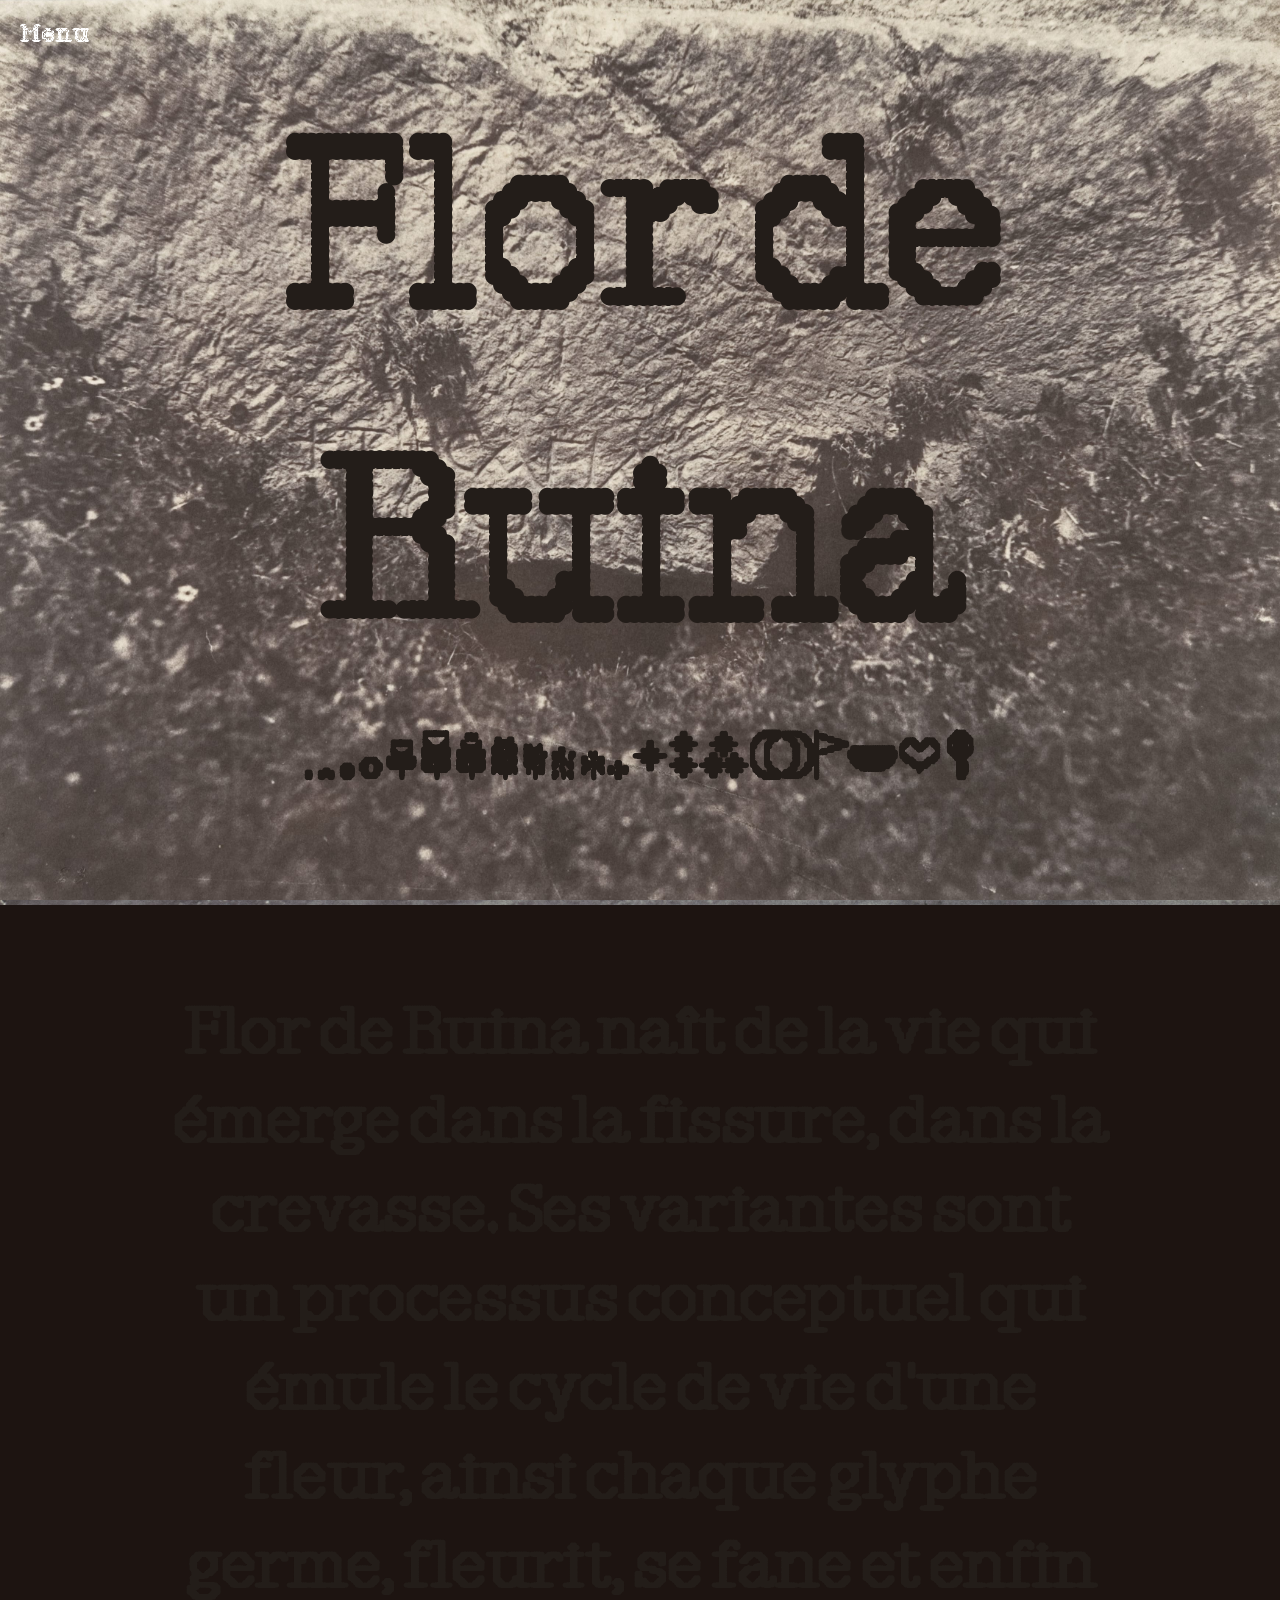
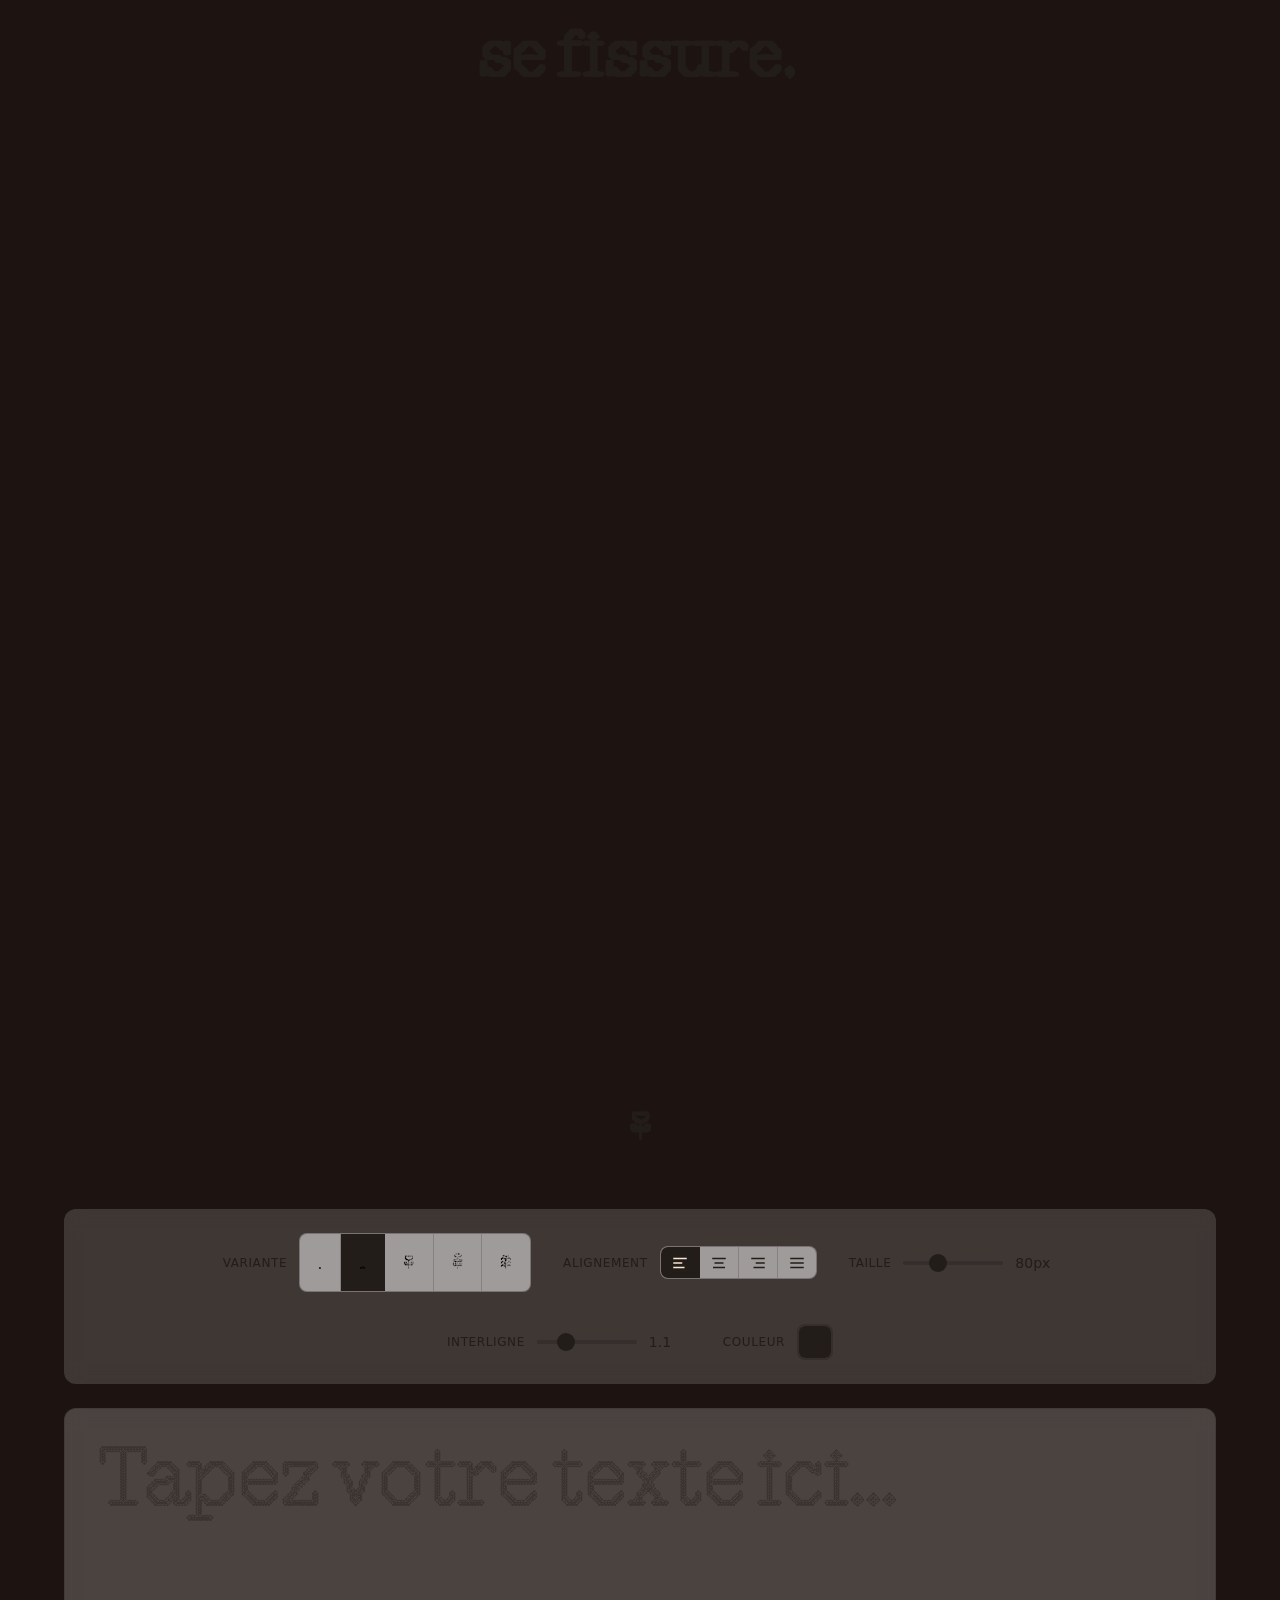
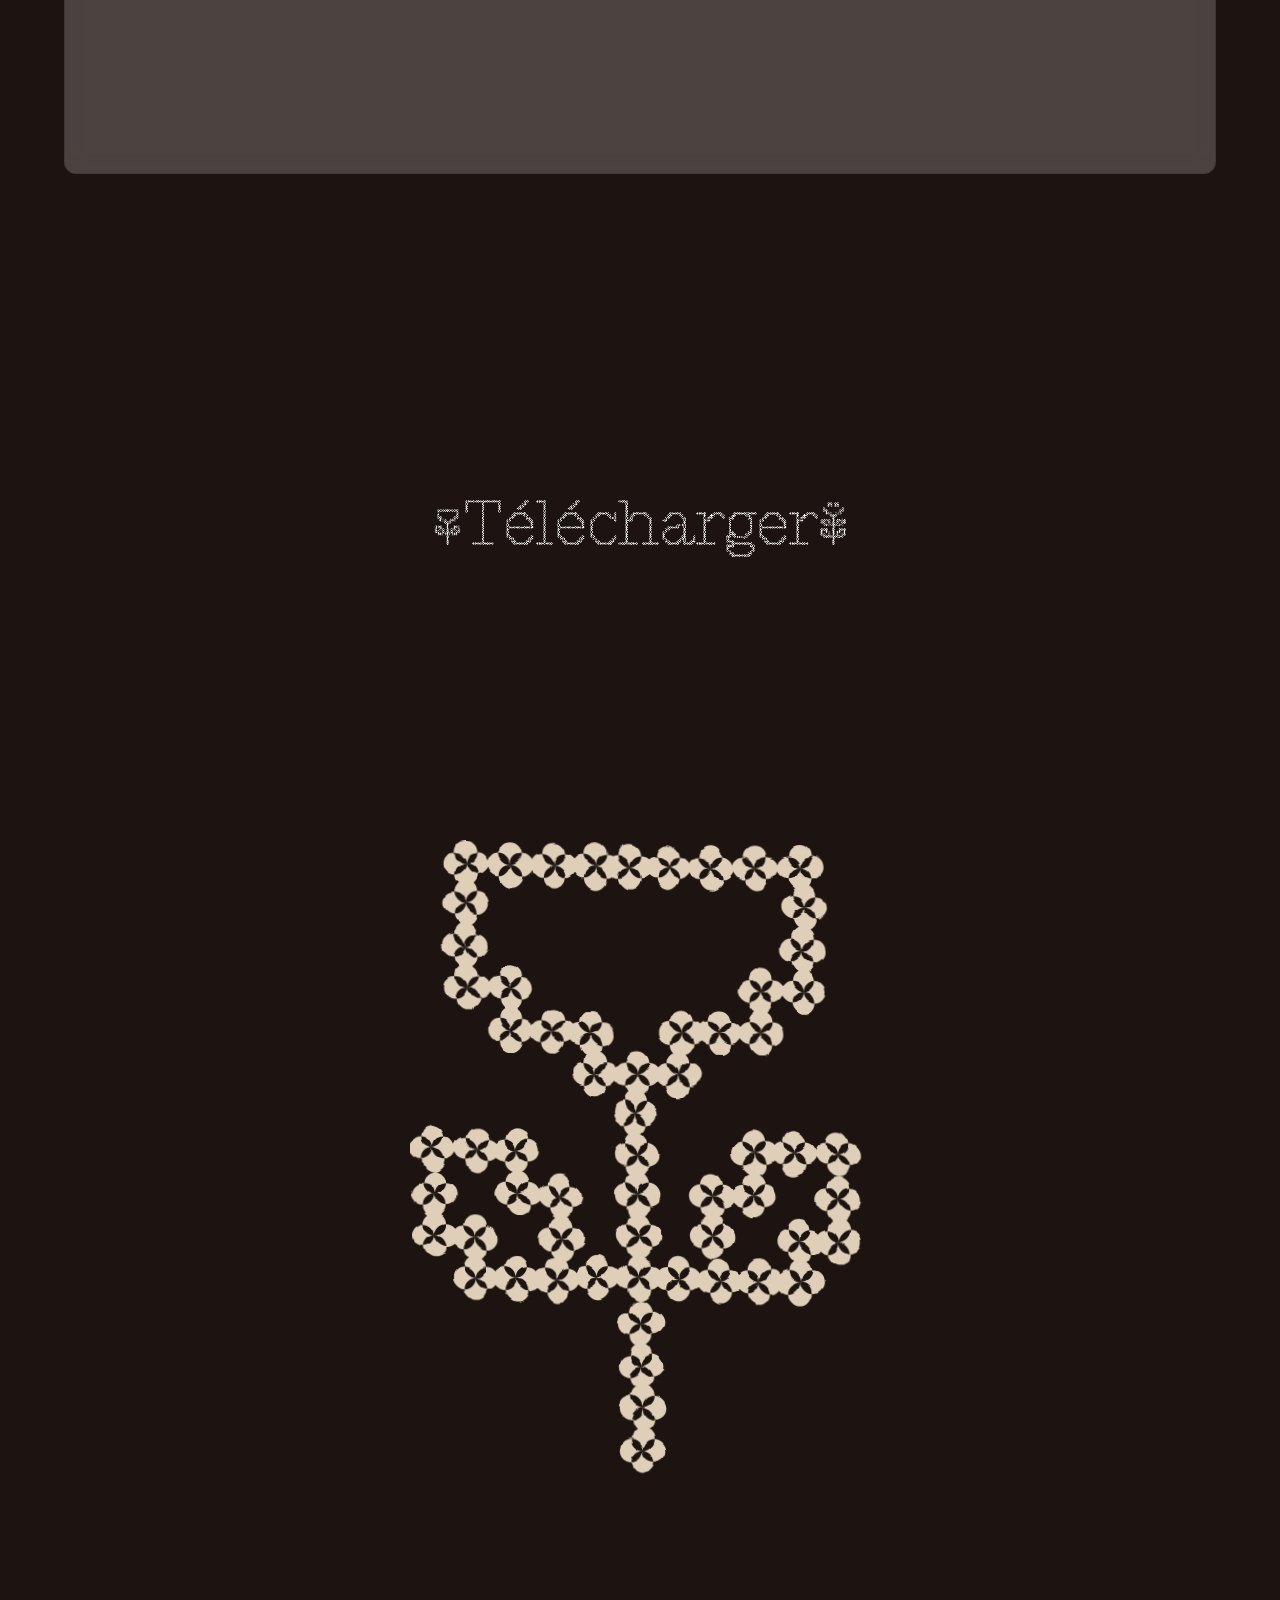
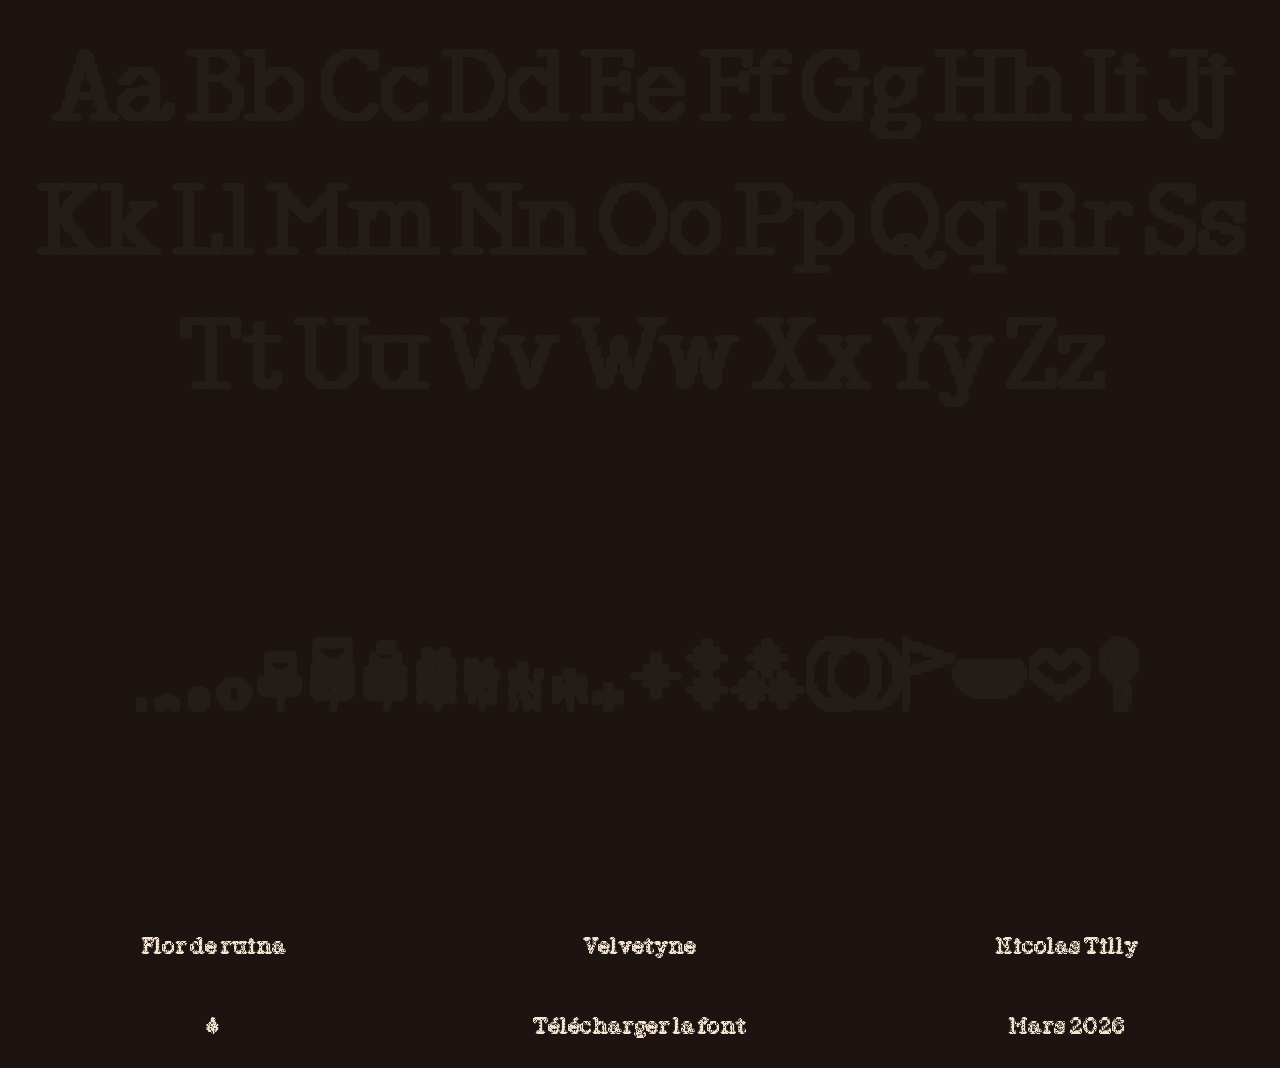
==== commit c931804c: "add link downlaod" ====
--- a/index.html
+++ b/index.html
@@ -157,7 +157,7 @@
             <!--download-->
             <div class="download">
                 <div class="downloaddiv1">
-                    <a href="#">🌷Télécharger🌸</a>
+                    <a href="https://velvetyne.fr/fr/fonts/flor-de-ruina/">🌷Télécharger🌸</a>
                 </div>
             </div>
 
